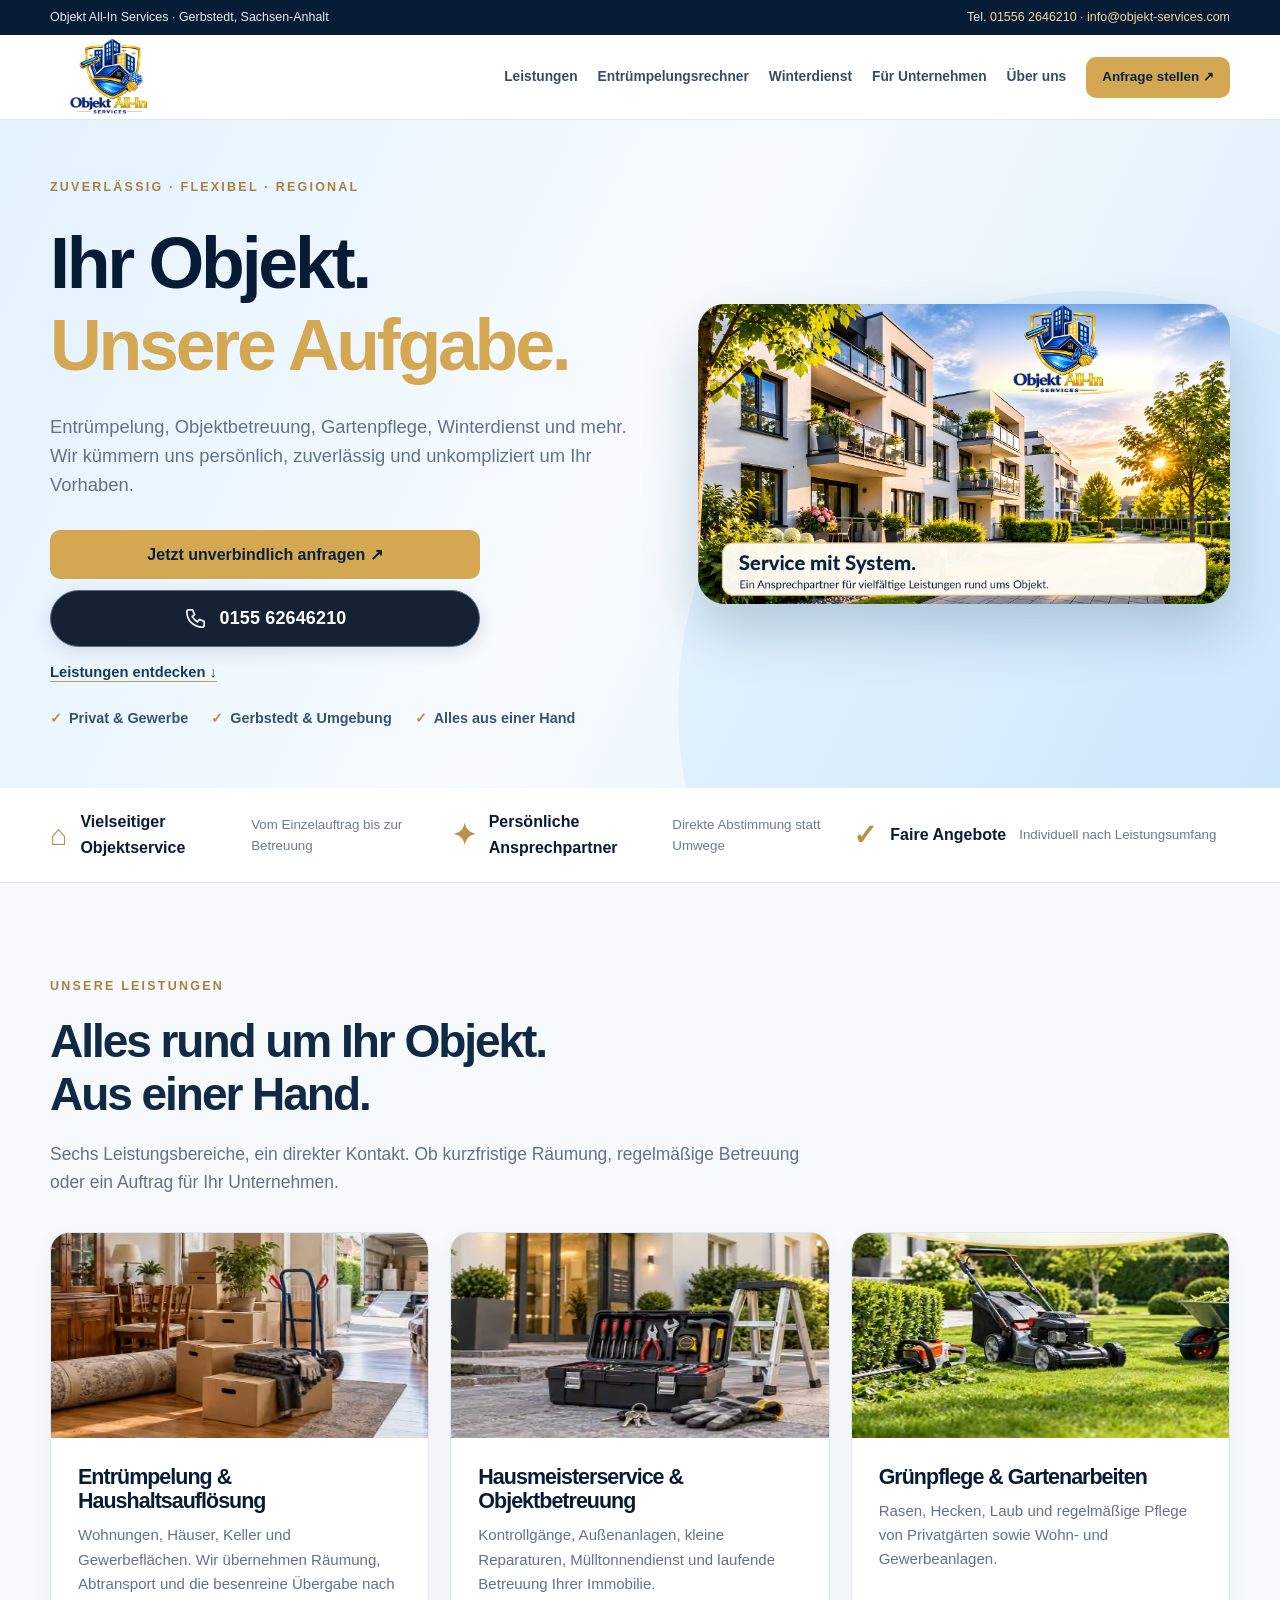
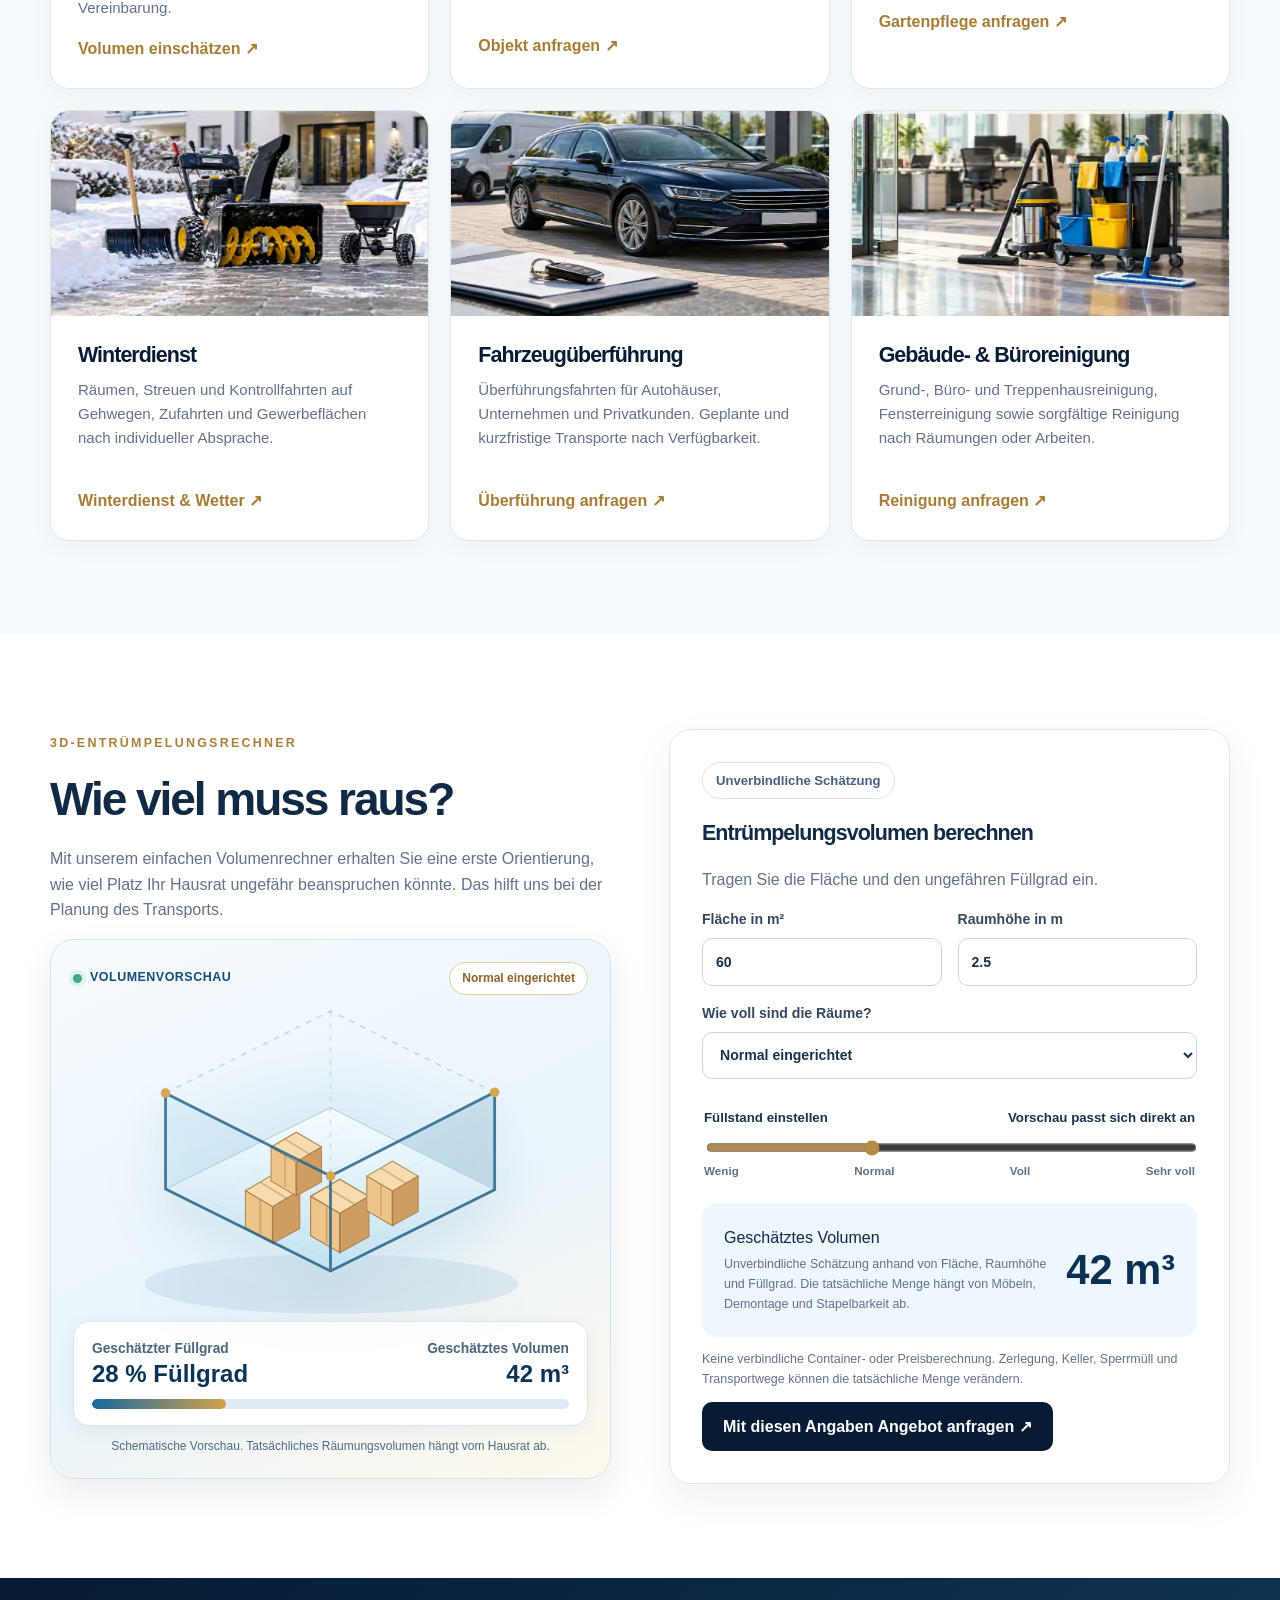
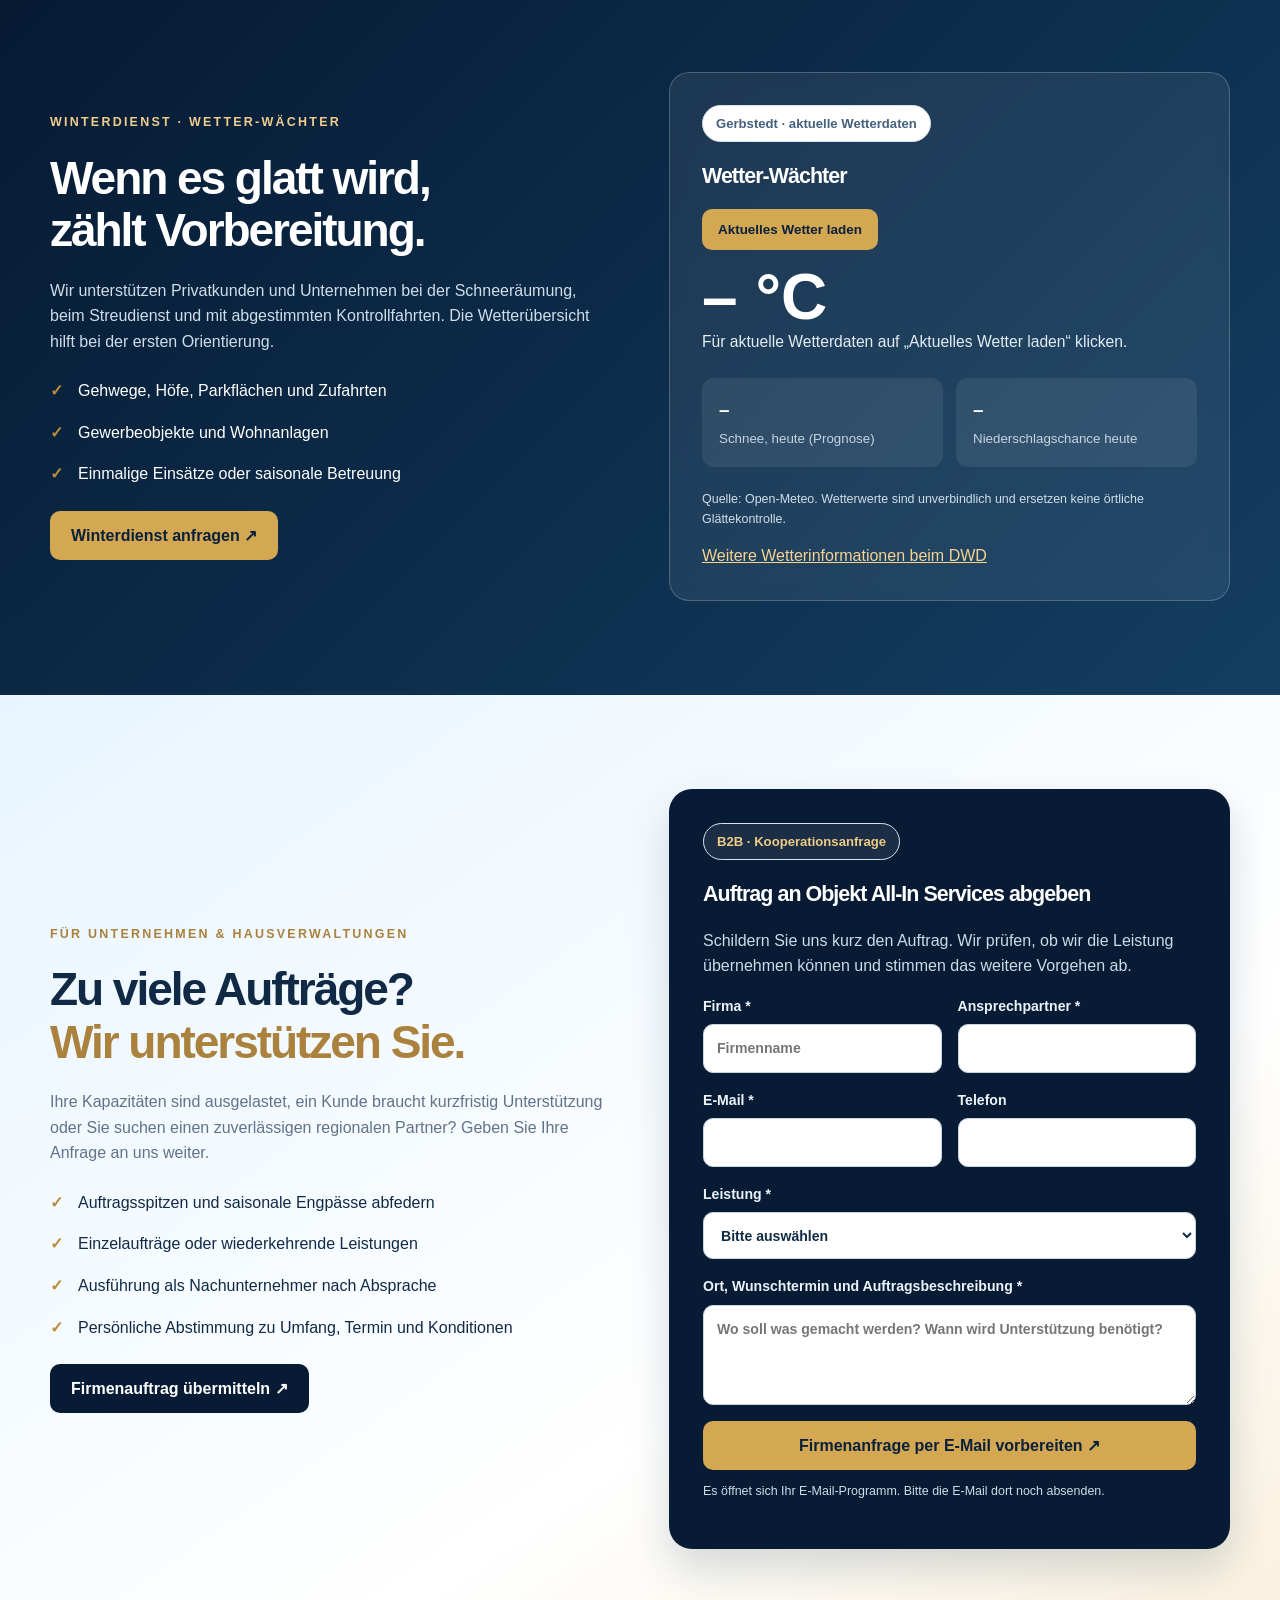
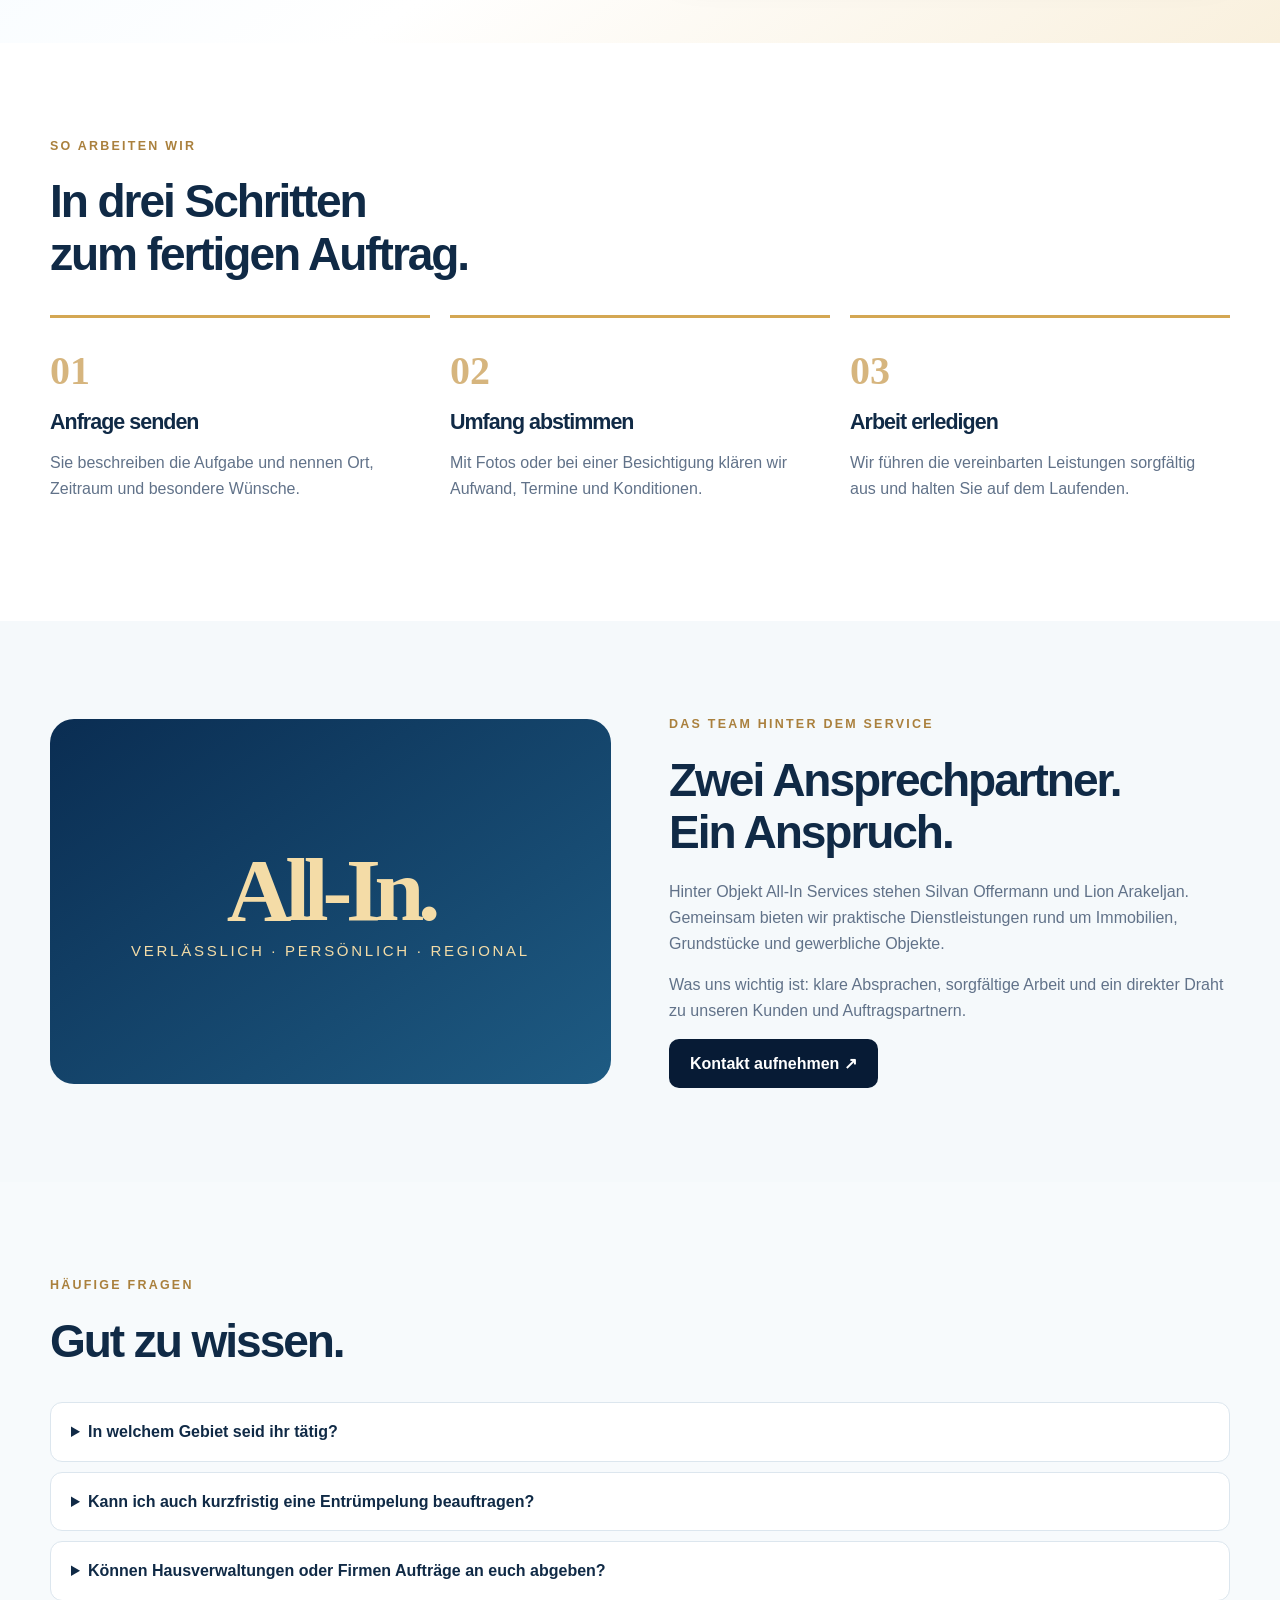
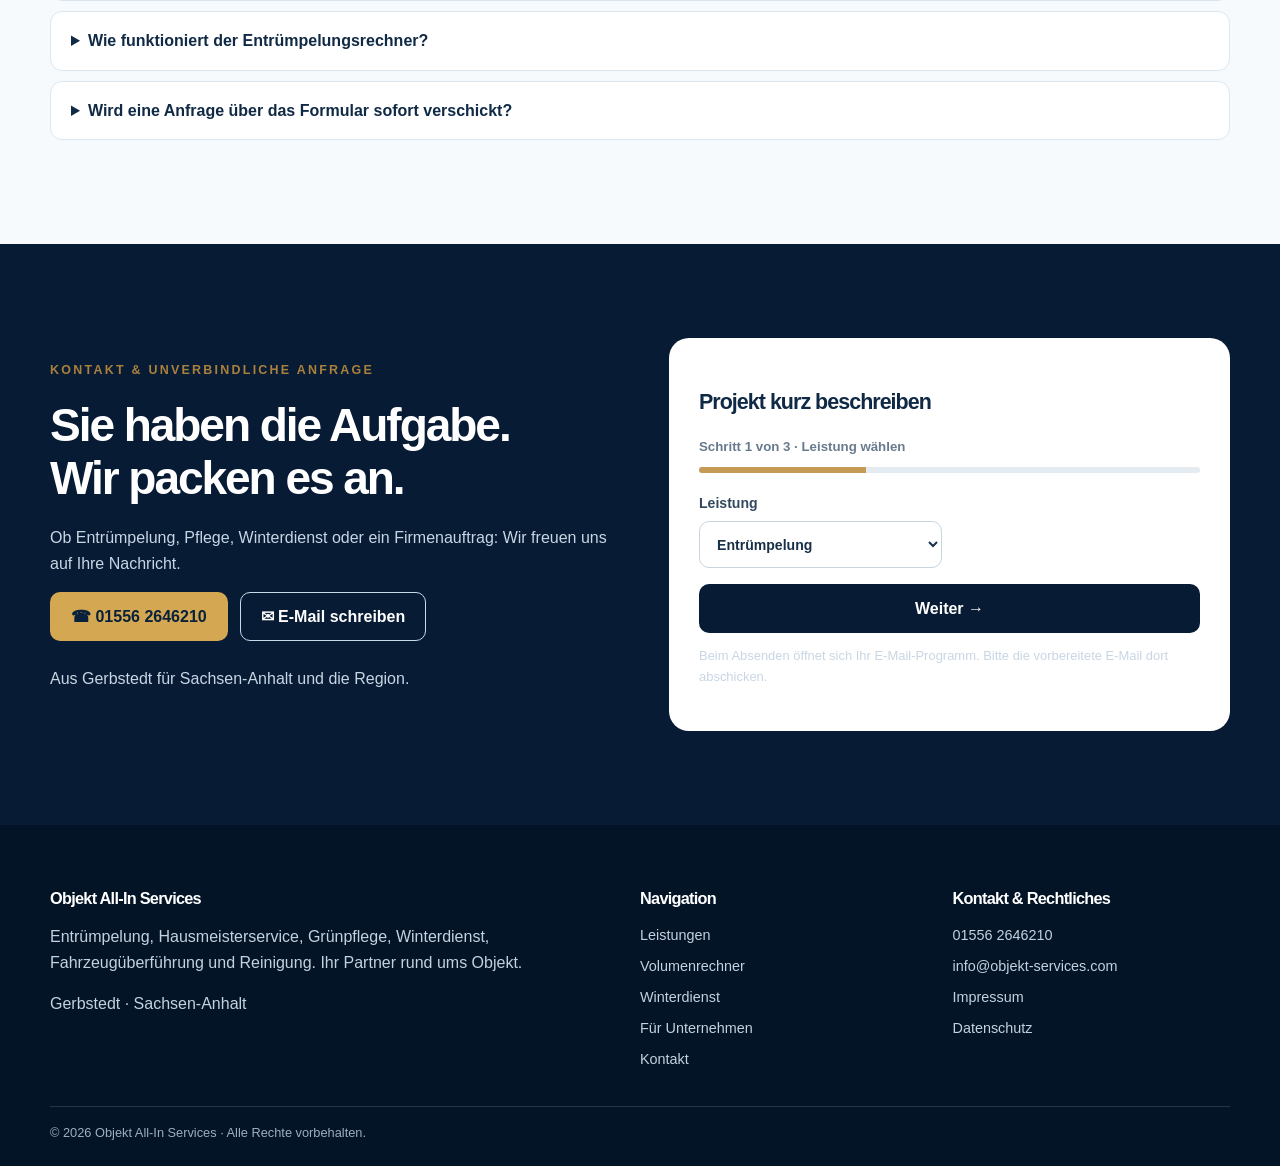
==== index.html @ be3acbda "Mobil feststehende Anrufen-und-Anfrage-Leiste ergänzen" ====
<!doctype html>
<html lang="de">
<head>
<meta charset="utf-8"><meta name="viewport" content="width=device-width, initial-scale=1">
<title>Objekt All-In Services | Alles rund ums Objekt in Sachsen-Anhalt</title>
<meta name="description" content="Objekt All-In Services aus Gerbstedt: Entrümpelung, Hausmeisterservice, Gartenpflege, Winterdienst, Fahrzeugüberführung, Gebäudereinigung. Auch als Auftragspartner für Unternehmen.">
<meta name="theme-color" content="#071b35"><link rel="icon" href="favicon.svg" type="image/svg+xml">
<link rel="stylesheet" href="relaunch.css"><link rel="stylesheet" href="mobile-actions.css"><link rel="stylesheet" href="calculator-v2.css"><script src="relaunch.js" defer></script><script src="calculator-v2.js" defer></script>
</head>
<body>
<a class="skip" href="#inhalt">Zum Inhalt springen</a>
<div class="topline"><div class="shell"><span>Objekt All-In Services · Gerbstedt, Sachsen-Anhalt</span><span>Tel. <a href="tel:+4915562646210">01556 2646210</a> · <a href="mailto:info@objekt-services.com">info@objekt-services.com</a></span></div></div>
<header class="header"><div class="shell nav">
<a href="#start" class="brand" aria-label="Objekt All-In Services, zur Startseite"><img class="brand-shot" src="assets/objekt-all-in-logo-transparent.webp" width="600" height="488" alt="" decoding="async"><span class="brand-letter">Objekt All-In Services</span></a>
<button type="button" id="nav-toggle" class="mobile-toggle" aria-label="Menü öffnen" aria-expanded="false" aria-controls="nav-links">☰</button>
<nav class="navlist" id="nav-links" aria-label="Hauptnavigation"><a href="#leistungen">Leistungen</a><a href="#rechner">Entrümpelungsrechner</a><a href="#wetter">Winterdienst</a><a href="#partner">Für Unternehmen</a><a href="#ueber-uns">Über uns</a><a href="#kontakt" class="btn small">Anfrage stellen ↗</a></nav>
</div></header>
<main id="inhalt">
<section class="hero" id="start"><div class="shell hero-grid">
<div><div class="eyebrow">Zuverlässig · flexibel · regional</div><h1>Ihr Objekt.<br><span class="highlight">Unsere Aufgabe.</span></h1>
<p class="lead">Entrümpelung, Objektbetreuung, Gartenpflege, Winterdienst und mehr. Wir kümmern uns persönlich, zuverlässig und unkompliziert um Ihr Vorhaben.</p>
<div class="hero-actions"><div class="hero-action-stack"><a class="btn hero-request" href="#kontakt">Jetzt unverbindlich anfragen ↗</a><a class="hero-call" href="tel:+4915562646210" aria-label="Jetzt anrufen: 0155 62646210"><svg viewBox="0 0 24 24" width="23" height="23" fill="none" stroke="currentColor" stroke-width="1.9" stroke-linecap="round" stroke-linejoin="round" aria-hidden="true"><path d="M5 3h4l2 5-2.5 2a16 16 0 0 0 5.5 5.5L16 13l5 2v4a2 2 0 0 1-2 2C10 21 3 14 3 5a2 2 0 0 1 2-2Z"/></svg><span>0155 62646210</span></a></div><a class="hero-discover" href="#leistungen">Leistungen entdecken ↓</a></div>
<div class="small-points"><span>Privat & Gewerbe</span><span>Gerbstedt & Umgebung</span><span>Alles aus einer Hand</span></div>
</div>
<div class="hero-image"><img src="assets/immobilien-hero.webp" width="1672" height="941" fetchpriority="high" decoding="async" alt="Moderne Wohnimmobilien mit dem Original-Logo von Objekt All-In Services und dem Schriftzug Service mit System."></div>
</div></section>
<div class="quick-strip"><div class="shell quick-grid"><div><span>⌂</span><div>Vielseitiger Objektservice<small>Vom Einzelauftrag bis zur Betreuung</small></div></div><div><span>✦</span><div>Persönliche Ansprechpartner<small>Direkte Abstimmung statt Umwege</small></div></div><div><span>✓</span><div>Faire Angebote<small>Individuell nach Leistungsumfang</small></div></div></div></div>
<section class="section light" id="leistungen"><div class="shell"><div class="intro"><div class="eyebrow">Unsere Leistungen</div><h2>Alles rund um Ihr Objekt.<br>Aus einer Hand.</h2><p>Sechs Leistungsbereiche, ein direkter Kontakt. Ob kurzfristige Räumung, regelmäßige Betreuung oder ein Auftrag für Ihr Unternehmen.</p></div>
<div class="service-grid">
<article class="service"><div class="service-image sprite-clear" role="img" aria-label="Entrümpelung eines Wohnraums"></div><div class="service-content"><h3>Entrümpelung & Haushaltsauflösung</h3><p>Wohnungen, Häuser, Keller und Gewerbeflächen. Wir übernehmen Räumung, Abtransport und die besenreine Übergabe nach Vereinbarung.</p><a href="#rechner">Volumen einschätzen ↗</a></div></article>
<article class="service"><div class="service-image sprite-maintain" role="img" aria-label="Werkzeuge für den Hausmeisterservice"></div><div class="service-content"><h3>Hausmeisterservice & Objektbetreuung</h3><p>Kontrollgänge, Außenanlagen, kleine Reparaturen, Mülltonnendienst und laufende Betreuung Ihrer Immobilie.</p><a href="#kontakt">Objekt anfragen ↗</a></div></article>
<article class="service"><div class="service-image sprite-garden" role="img" aria-label="Gartenpflege mit Rasenmäher"></div><div class="service-content"><h3>Grünpflege & Gartenarbeiten</h3><p>Rasen, Hecken, Laub und regelmäßige Pflege von Privatgärten sowie Wohn- und Gewerbeanlagen.</p><a href="#kontakt">Gartenpflege anfragen ↗</a></div></article>
<article class="service"><div class="service-image sprite-snow" role="img" aria-label="Schneeräumgerät und Streuwagen"></div><div class="service-content"><h3>Winterdienst</h3><p>Räumen, Streuen und Kontrollfahrten auf Gehwegen, Zufahrten und Gewerbeflächen nach individueller Absprache.</p><a href="#wetter">Winterdienst & Wetter ↗</a></div></article>
<article class="service"><div class="service-image sprite-transfer" role="img" aria-label="Fahrzeugüberführung, Pkw und Transporter"></div><div class="service-content"><h3>Fahrzeugüberführung</h3><p>Überführungsfahrten für Autohäuser, Unternehmen und Privatkunden. Geplante und kurzfristige Transporte nach Verfügbarkeit.</p><a href="#kontakt">Überführung anfragen ↗</a></div></article>
<article class="service"><div class="service-image sprite-clean" role="img" aria-label="Geräte für die professionelle Büroreinigung"></div><div class="service-content"><h3>Gebäude- & Büroreinigung</h3><p>Grund-, Büro- und Treppenhausreinigung, Fensterreinigung sowie sorgfältige Reinigung nach Räumungen oder Arbeiten.</p><a href="#kontakt">Reinigung anfragen ↗</a></div></article>
</div></div></section>
<section class="section" id="rechner"><div class="shell split">
<div><div class="eyebrow">3D-Entrümpelungsrechner</div><h2>Wie viel muss raus?</h2><p>Mit unserem einfachen Volumenrechner erhalten Sie eine erste Orientierung, wie viel Platz Ihr Hausrat ungefähr beanspruchen könnte. Das hilft uns bei der Planung des Transports.</p>
<div class="volume-preview" id="volume-preview" data-level="2" aria-label="Interaktive Darstellung des Entrümpelungsvolumens">
<div class="volume-preview-head"><span class="volume-preview-eyebrow">VOLUMENVORSCHAU</span><span class="volume-preview-tag" id="volume-stage-label">Normal eingerichtet</span></div>
<div class="volume-stage">
<svg viewBox="0 0 640 405" role="img" aria-label="Dreidimensionale schematische Raumdarstellung mit Kartons. Die Kartonmenge verändert sich passend zum Füllgrad.">
<defs>
<radialGradient id="v2halo"><stop stop-color="#d0e9f8"/><stop offset="1" stop-color="#edf8fd" stop-opacity="0"/></radialGradient>
<linearGradient id="v2floor" x2="0" y2="1"><stop stop-color="#f7fcff"/><stop offset="1" stop-color="#c3e2f2"/></linearGradient>
<linearGradient id="v2wallL" x2="1" y2="1"><stop stop-color="#d5edfc" stop-opacity=".8"/><stop offset="1" stop-color="#accfe2" stop-opacity=".42"/></linearGradient>
<linearGradient id="v2wallR" x2="1" y2="1"><stop stop-color="#bbdaec" stop-opacity=".46"/><stop offset="1" stop-color="#6b9fbd" stop-opacity=".31"/></linearGradient>
<symbol id="v2carton" viewBox="0 0 60 78"><path d="M1 20 30 3 59 20 30 37Z" fill="#f8dcb0" stroke="#ad8652" stroke-width="1.2"/><path d="M1 20 30 37 30 76 1 59Z" fill="#edc58c" stroke="#ad8652" stroke-width="1.2"/><path d="M30 37 59 20 59 60 30 76Z" fill="#cf9d62" stroke="#ad8652" stroke-width="1.2"/><path d="M17 11 45 28 M17 29 17 66" stroke="#ad8652" stroke-width="1.8" opacity=".5"/><path d="M30 37 30 76" stroke="#a77d47" stroke-width="1.5"/></symbol>
</defs>
<ellipse cx="321" cy="359" rx="232" ry="37" fill="#3e84a5" opacity=".12"/>
<ellipse cx="315" cy="210" rx="262" ry="168" fill="url(#v2halo)"/>
<path d="M115 123 320 225 320 343 115 241Z" fill="url(#v2wallL)"/>
<path d="M320 225 524 121 524 242 320 343Z" fill="url(#v2wallR)"/>
<path d="M115 241 320 343 524 242 320 140Z" fill="url(#v2floor)" stroke="#b6d3e4" stroke-width="1.5"/>
<path d="M160 252 331 336 M205 271 374 321 M250 292 415 303 M298 313 462 282 M353 160 147 262 M395 181 190 284 M441 203 235 307" stroke="#a6cfdf" stroke-width="1" opacity=".22"/>
<g class="volume-item is-visible" data-min-level="1"><use href="#v2carton" x="213" y="220" width="70" height="91"/></g>
<g class="volume-item is-visible" data-min-level="1"><use href="#v2carton" x="294" y="225" width="75" height="98"/></g>
<g class="volume-item is-visible" data-min-level="2"><use href="#v2carton" x="364" y="203" width="66" height="86"/></g>
<g class="volume-item is-visible" data-min-level="2"><use href="#v2carton" x="245" y="167" width="65" height="85"/></g>
<g class="volume-item" data-min-level="3"><use href="#v2carton" x="312" y="166" width="72" height="94"/></g>
<g class="volume-item" data-min-level="3"><use href="#v2carton" x="404" y="156" width="58" height="76"/></g>
<g class="volume-item" data-min-level="3"><use href="#v2carton" x="193" y="170" width="57" height="75"/></g>
<g class="volume-item" data-min-level="4"><use href="#v2carton" x="279" y="106" width="72" height="94"/></g>
<g class="volume-item" data-min-level="4"><use href="#v2carton" x="352" y="104" width="66" height="87"/></g>
<g class="volume-item" data-min-level="4"><use href="#v2carton" x="235" y="106" width="54" height="72"/></g>
<path d="M115 122 320 225 524 121 M115 122V241L320 343 524 242V121 M320 225V343" class="volume-outline" stroke-opacity=".85"/>
<path d="M115 122 320 20 524 121" fill="none" stroke="#6cb4d2" stroke-width="1.9" stroke-dasharray="7 8" opacity=".45"/>
<path d="M320 20V225" stroke="#6cb4d2" stroke-width="1.9" stroke-dasharray="7 8" opacity=".3"/>
<circle cx="115" cy="122" r="6" fill="#d4a753"/><circle cx="320" cy="225" r="6" fill="#d4a753"/><circle cx="524" cy="121" r="6" fill="#d4a753"/>
</svg>
</div>
<div class="volume-preview-bottom"><div class="volume-preview-stats"><span>Geschätzter Füllgrad<br><strong id="volume-stage-percent">28 % Füllgrad</strong></span><span style="text-align:right">Geschätztes Volumen<br><strong id="volume-stage-m3">42 m³</strong></span></div><div class="volume-preview-meter"><span id="volume-stage-meter"></span></div></div>
<p class="volume-preview-footnote">Schematische Vorschau. Tatsächliches Räumungsvolumen hängt vom Hausrat ab.</p>
</div>
</div><div class="glass"><span class="pill">Unverbindliche Schätzung</span><h3>Entrümpelungsvolumen berechnen</h3><p>Tragen Sie die Fläche und den ungefähren Füllgrad ein.</p>
<div class="calc-form"><label class="field">Fläche in m²<input id="floor" type="number" min="1" max="2000" value="60" inputmode="decimal"></label><label class="field">Raumhöhe in m<input id="ceiling" type="number" min="1" max="5" step="0.1" value="2.5" inputmode="decimal"></label><label class="field wide">Wie voll sind die Räume?<select id="filling"><option value="wenig">Leicht gefüllt, wenige Möbel</option><option value="normal" selected>Normal eingerichtet</option><option value="voll">Vollgestellt, viele Möbel und Kartons</option><option value="sehrvoll">Sehr voll, stark zugestellt</option></select></label><div class="fill-slider-wrap"><label for="fill-slider"><span>Füllstand einstellen</span><span id="fill-slider-hint">Vorschau passt sich direkt an</span></label><input type="range" id="fill-slider" min="1" max="4" step="1" value="2" aria-label="Füllgrad der Räumlichkeiten"><div class="fill-slider-ticks"><span>Wenig</span><span>Normal</span><span>Voll</span><span>Sehr voll</span></div></div></div>
<div class="calc-result"><div><span>Geschätztes Volumen</span><p id="volume-detail">Die tatsächliche Menge wird bei einer Besichtigung genauer eingeschätzt.</p></div><strong id="volume-result" aria-live="polite">– m³</strong></div><p class="fineprint">Keine verbindliche Container- oder Preisberechnung. Zerlegung, Keller, Sperrmüll und Transportwege können die tatsächliche Menge verändern.</p><a class="btn dark" href="#kontakt">Mit diesen Angaben Angebot anfragen ↗</a></div>
</div></section>
<section class="section weather" id="wetter"><div class="shell split"><div><div class="eyebrow">Winterdienst · Wetter-Wächter</div><h2>Wenn es glatt wird,<br>zählt Vorbereitung.</h2><p>Wir unterstützen Privatkunden und Unternehmen bei der Schneeräumung, beim Streudienst und mit abgestimmten Kontrollfahrten. Die Wetterübersicht hilft bei der ersten Orientierung.</p><ul class="detail-list"><li>Gehwege, Höfe, Parkflächen und Zufahrten</li><li>Gewerbeobjekte und Wohnanlagen</li><li>Einmalige Einsätze oder saisonale Betreuung</li></ul><a href="#kontakt" class="btn">Winterdienst anfragen ↗</a></div>
<div class="weather-box"><span class="pill">Gerbstedt · aktuelle Wetterdaten</span><h3>Wetter-Wächter</h3><button type="button" class="btn small" id="load-weather" style="margin-bottom:15px">Aktuelles Wetter laden</button><div class="weather-temp" id="weather-temp">– °C</div><div class="weather-status" id="weather-state">Für aktuelle Wetterdaten auf „Aktuelles Wetter laden“ klicken.</div><div class="weather-details"><div><strong id="weather-snow">–</strong><small>Schnee, heute (Prognose)</small></div><div><strong id="weather-precip">–</strong><small>Niederschlagschance heute</small></div></div><p class="fineprint" id="weather-updated">Quelle: Open-Meteo. Wetterwerte sind unverbindlich und ersetzen keine örtliche Glättekontrolle.</p><a href="https://www.dwd.de/" rel="noopener noreferrer" target="_blank">Weitere Wetterinformationen beim DWD</a></div></div></section>
<section class="section partner" id="partner"><div class="shell split"><div><div class="eyebrow">Für Unternehmen & Hausverwaltungen</div><h2>Zu viele Aufträge?<br><span style="color:#aa813d">Wir unterstützen Sie.</span></h2><p>Ihre Kapazitäten sind ausgelastet, ein Kunde braucht kurzfristig Unterstützung oder Sie suchen einen zuverlässigen regionalen Partner? Geben Sie Ihre Anfrage an uns weiter.</p><ul class="detail-list"><li>Auftragsspitzen und saisonale Engpässe abfedern</li><li>Einzelaufträge oder wiederkehrende Leistungen</li><li>Ausführung als Nachunternehmer nach Absprache</li><li>Persönliche Abstimmung zu Umfang, Termin und Konditionen</li></ul><a href="#partner-anfrage" class="btn dark">Firmenauftrag übermitteln ↗</a></div>
<div class="partner-card" id="partner-anfrage"><span class="pill tag">B2B · Kooperationsanfrage</span><h3>Auftrag an Objekt All-In Services abgeben</h3><p>Schildern Sie uns kurz den Auftrag. Wir prüfen, ob wir die Leistung übernehmen können und stimmen das weitere Vorgehen ab.</p>
<form id="partner-form"><div class="calc-form"><label class="field">Firma *<input required name="Firma" autocomplete="organization" placeholder="Firmenname"></label><label class="field">Ansprechpartner *<input required name="Ansprechpartner" autocomplete="name"></label><label class="field">E-Mail *<input required type="email" name="E-Mail" autocomplete="email"></label><label class="field">Telefon<input type="tel" name="Telefon" autocomplete="tel"></label><label class="field wide">Leistung *<select name="Leistung" required><option value="">Bitte auswählen</option><option>Entrümpelung / Haushaltsauflösung</option><option>Hausmeisterservice / Objektbetreuung</option><option>Grünpflege / Gartenarbeiten</option><option>Winterdienst</option><option>Fahrzeugüberführung</option><option>Reinigung</option><option>Sonstiger Auftrag</option></select></label><label class="field wide">Ort, Wunschtermin und Auftragsbeschreibung *<textarea name="Auftragsdetails" required placeholder="Wo soll was gemacht werden? Wann wird Unterstützung benötigt?"></textarea></label></div>
<button type="submit" class="btn" style="margin-top:16px;width:100%">Firmenanfrage per E-Mail vorbereiten ↗</button><p class="fineprint">Es öffnet sich Ihr E-Mail-Programm. Bitte die E-Mail dort noch absenden.</p><p class="mail-note" hidden aria-live="polite"></p></form></div></div></section>
<section class="section" id="ablauf"><div class="shell"><div class="intro"><div class="eyebrow">So arbeiten wir</div><h2>In drei Schritten<br>zum fertigen Auftrag.</h2></div><div class="steps"><div class="step"><strong>01</strong><h3>Anfrage senden</h3><p>Sie beschreiben die Aufgabe und nennen Ort, Zeitraum und besondere Wünsche.</p></div><div class="step"><strong>02</strong><h3>Umfang abstimmen</h3><p>Mit Fotos oder bei einer Besichtigung klären wir Aufwand, Termine und Konditionen.</p></div><div class="step"><strong>03</strong><h3>Arbeit erledigen</h3><p>Wir führen die vereinbarten Leistungen sorgfältig aus und halten Sie auf dem Laufenden.</p></div></div></div></section>
<section class="section about" id="ueber-uns"><div class="shell split"><div class="about-visual"><strong>All-In.</strong><small>VERLÄSSLICH · PERSÖNLICH · REGIONAL</small></div><div><div class="eyebrow">Das Team hinter dem Service</div><h2>Zwei Ansprechpartner.<br>Ein Anspruch.</h2><p>Hinter Objekt All-In Services stehen Silvan Offermann und Lion Arakeljan. Gemeinsam bieten wir praktische Dienstleistungen rund um Immobilien, Grundstücke und gewerbliche Objekte.</p><p>Was uns wichtig ist: klare Absprachen, sorgfältige Arbeit und ein direkter Draht zu unseren Kunden und Auftragspartnern.</p><a href="#kontakt" class="btn dark">Kontakt aufnehmen ↗</a></div></div></section>
<section class="section light faq" id="fragen"><div class="shell"><div class="intro"><div class="eyebrow">Häufige Fragen</div><h2>Gut zu wissen.</h2></div><details><summary>In welchem Gebiet seid ihr tätig?</summary><p>Unser Ausgangspunkt ist Gerbstedt in Sachsen-Anhalt. Einsätze in der Region und darüber hinaus prüfen wir abhängig von Umfang und Termin.</p></details><details><summary>Kann ich auch kurzfristig eine Entrümpelung beauftragen?</summary><p>Ja, fragen Sie uns mit Objektadresse, Fotos und dem gewünschten Zeitraum an. Wir prüfen unsere Kapazitäten und erstellen ein Angebot.</p></details><details><summary>Können Hausverwaltungen oder Firmen Aufträge an euch abgeben?</summary><p>Ja. Wir unterstützen andere Unternehmen bei Auftragsspitzen oder übernehmen vereinbarte Teilaufträge als Nachunternehmer. Nutzen Sie die Firmenanfrage auf dieser Seite.</p></details><details><summary>Wie funktioniert der Entrümpelungsrechner?</summary><p>Der Rechner schätzt das mögliche Raumvolumen aus Fläche, Höhe und Füllgrad. Der tatsächliche Aufwand wird im Angebot festgelegt.</p></details><details><summary>Wird eine Anfrage über das Formular sofort verschickt?</summary><p>Die Anfrage öffnet Ihr E-Mail-Programm mit einer vorbereiteten Nachricht. Damit die Nachricht bei uns ankommt, müssen Sie die E-Mail dort noch absenden.</p></details></div></section>
<section class="section contact-section" id="kontakt"><div class="shell split"><div><div class="eyebrow">Kontakt & unverbindliche Anfrage</div><h2>Sie haben die Aufgabe.<br>Wir packen es an.</h2><p>Ob Entrümpelung, Pflege, Winterdienst oder ein Firmenauftrag: Wir freuen uns auf Ihre Nachricht.</p><div class="contact-methods"><a href="tel:+4915562646210" class="btn">☎ 01556 2646210</a><a href="mailto:info@objekt-services.com" class="btn outline">✉ E-Mail schreiben</a></div><p style="margin-top:25px">Aus Gerbstedt für Sachsen-Anhalt und die Region.</p></div><div class="contact-form"><h3>Projekt kurz beschreiben</h3><form id="customer-form"><div class="calc-form"><label class="field">Name *<input name="Name" required autocomplete="name"></label><label class="field">E-Mail *<input name="E-Mail" type="email" required autocomplete="email"></label><label class="field">Telefon<input name="Telefon" type="tel" autocomplete="tel"></label><label class="field">Leistung<select name="Leistung"><option>Entrümpelung</option><option>Hausmeisterservice</option><option>Gartenpflege</option><option>Winterdienst</option><option>Fahrzeugüberführung</option><option>Reinigung</option><option>Sonstiges</option></select></label><label class="field wide">Ort und Ihre Nachricht *<textarea name="Projekt" required placeholder="Wo und wann brauchen Sie Hilfe?"></textarea></label></div><button type="submit" class="btn dark" style="width:100%;margin-top:16px">Anfrage per E-Mail vorbereiten ↗</button><p class="contact-note">Beim Absenden öffnet sich Ihr E-Mail-Programm. Bitte die vorbereitete E-Mail dort abschicken.</p><p class="mail-note" hidden aria-live="polite"></p></form></div></div></section>
</main><footer class="footer"><div class="shell"><div class="grid"><div><h3>Objekt All-In Services</h3><p>Entrümpelung, Hausmeisterservice, Grünpflege, Winterdienst, Fahrzeugüberführung und Reinigung. Ihr Partner rund ums Objekt.</p><p>Gerbstedt · Sachsen-Anhalt</p></div><div><h3>Navigation</h3><div class="footerlinks"><a href="#leistungen">Leistungen</a><a href="#rechner">Volumenrechner</a><a href="#wetter">Winterdienst</a><a href="#partner">Für Unternehmen</a><a href="#kontakt">Kontakt</a></div></div><div><h3>Kontakt & Rechtliches</h3><div class="footerlinks"><a href="tel:+4915562646210">01556 2646210</a><a href="mailto:info@objekt-services.com">info@objekt-services.com</a><a href="impressum.html">Impressum</a><a href="datenschutz.html">Datenschutz</a></div></div></div><div class="footerbottom">© <span data-year>2026</span> Objekt All-In Services · Alle Rechte vorbehalten.</div></div></footer>
<nav class="mobile-action-bar" aria-label="Schnellkontakt"><a class="mobile-call" href="tel:+4915562646210" aria-label="Objekt All-In Services anrufen"><svg viewBox="0 0 24 24" aria-hidden="true"><path d="M5 3h4l2 5-2.5 2a16 16 0 0 0 5.5 5.5L16 13l5 2v4a2 2 0 0 1-2 2C10 21 3 14 3 5a2 2 0 0 1 2-2Z"/></svg><span>Anrufen</span></a><a class="mobile-inquiry" href="#kontakt" aria-label="Zur unverbindlichen Anfrage">Anfrage</a></nav></body></html>
---- relaunch.css ----
:root{--ink:#102a46;--navy:#071b35;--blue:#123f68;--light:#eaf4fc;--gold:#d4a753;--goldp:#f5deb1;--muted:#617289;--line:#dce6ee;--white:#fff;--radius:22px}
*{box-sizing:border-box}html{scroll-behavior:smooth;scroll-padding-top:90px}body{margin:0;font:16px/1.6 'DM Sans',Arial,sans-serif;color:var(--ink);background:white}a{text-decoration:none;color:inherit}button,input,textarea,select{font:inherit}button{cursor:pointer}h1,h2,h3{font-family:Manrope,Arial,sans-serif;line-height:1.14;letter-spacing:-.045em}h1{font-size:clamp(2.7rem,5.6vw,5.7rem);margin:.35em 0}h2{font-size:clamp(2rem,3.6vw,3.5rem);margin:.4em 0 .45em}h3{font-size:1.34rem}p{color:var(--muted)}.shell{width:min(1180px,calc(100% - 40px));margin:auto}.skip{position:absolute;left:0;top:-100px;padding:10px;background:white;z-index:50}.skip:focus{top:0}
.topline{background:#071c35;color:#e5edf5;font-size:.78rem}.topline .shell{display:flex;justify-content:space-between;gap:20px;align-items:center;min-height:35px}.topline a{color:#f8d79c}.header{background:rgba(255,255,255,.96);border-bottom:1px solid #e2e8ec;position:sticky;top:0;z-index:30;backdrop-filter:blur(15px)}.nav{display:flex;align-items:center;gap:24px;justify-content:space-between;min-height:84px}.brand{display:flex;align-items:center;gap:10px;flex-shrink:0}.brand-shot{height:78px;width:122px;display:block;background:transparent!important;object-fit:contain;object-position:center;flex-shrink:0;border:0;border-radius:0;filter:drop-shadow(0 1px 1px rgba(255,255,255,.25))}.brand-letter{display:none;color:var(--navy);font-weight:800;font-size:1.15rem}.navlist{display:flex;align-items:center;gap:20px}.navlist>a:not(.btn){font-size:.86rem;font-weight:700;color:#344d65}.navlist>a:hover{color:#b58b44}.mobile-toggle{display:none;border:1px solid var(--line);background:white;padding:9px 12px;border-radius:9px;font-size:1.2rem}.btn{display:inline-flex;align-items:center;justify-content:center;gap:8px;border:1px solid transparent;padding:13px 20px;border-radius:10px;min-height:49px;font-weight:800;line-height:1.2;background:var(--gold);color:#09213a;transition:background .2s,transform .2s,box-shadow .2s}.btn:hover{transform:translateY(-2px);box-shadow:0 12px 23px #001c3230;background:#e5ba70}.btn.dark{color:white;background:var(--navy)}.btn.dark:hover{background:#133b5d}.btn.outline{background:transparent;border-color:#c8dae8;color:#fff}.btn.outline:hover{background:#ffffff1a}.btn.ghost{background:white;border-color:#d8e3eb}.btn.small{min-height:41px;padding:10px 15px;font-size:.84rem}.eyebrow{text-transform:uppercase;letter-spacing:.18em;font-size:.78rem;color:#aa803d;font-weight:800}.section{padding:94px 0}.section.light{background:#f7fafc}.section .intro{max-width:760px;margin-bottom:35px}.intro>p:last-child{font-size:1.09rem}.highlight{color:var(--gold)}.hero{background:linear-gradient(115deg,#e2f2ff 0%,#f7fbff 49%,#d9edf9 100%);overflow:hidden;position:relative}.hero:before{content:'';position:absolute;inset:auto -18% -50% auto;background:#9ad1fb31;width:65vw;height:65vw;border-radius:50%}.hero-grid{display:grid;grid-template-columns:1.07fr .93fr;align-items:center;gap:35px;min-height:610px;padding:58px 0}.hero h1{color:var(--navy)}.hero .lead{font-size:1.15rem;max-width:600px}.hero-actions{display:flex;flex-wrap:wrap;gap:12px;margin:28px 0}.small-points{display:flex;flex-wrap:wrap;gap:14px 23px;font-size:.9rem;color:#385371;font-weight:700}.small-points span:before{content:'✓';color:#ba8e41;padding-right:7px}.hero-image{position:relative;min-height:455px;border-radius:27px;background:linear-gradient(160deg,#0a3558,#245f89);overflow:hidden;box-shadow:0 25px 55px #062c4a35}.hero-image:before{content:'';position:absolute;inset:0;background:url('assets/firmenszenen.avif') 50% 0/300% 300% no-repeat;opacity:.96}.hero-image:after{content:'';position:absolute;inset:35% 0 0;background:linear-gradient(transparent,#041d3dd5)}.hero-bubble{position:absolute;bottom:23px;left:22px;right:22px;z-index:2;background:#ffffffec;padding:18px 22px;border-radius:15px;color:var(--navy);box-shadow:0 12px 30px #061b3d25}.hero-bubble strong{display:block;font-size:1.15rem}.hero-bubble small{display:block;color:#526777}.hero-stamp{position:absolute;z-index:2;top:20px;right:20px;background:#eec36e;color:#10283f;font-weight:900;padding:10px 15px;border-radius:30px;font-size:.8rem}.quick-strip{border-bottom:1px solid var(--line);background:white}.quick-grid{display:grid;grid-template-columns:repeat(3,1fr);gap:25px;padding:21px 0}.quick-grid div{display:flex;align-items:center;gap:13px;font-weight:800;color:var(--navy)}.quick-grid span{color:#ba924c;font-size:1.8rem}.quick-grid small{display:block;font-weight:500;color:#6d7a8a}.service-grid{display:grid;grid-template-columns:repeat(3,1fr);gap:21px}.service{overflow:hidden;border:1px solid #dce7ef;border-radius:19px;background:white;box-shadow:0 6px 24px #1234530b;transition:transform .2s}.service:hover{transform:translateY(-4px)}.service-image{height:205px;background-image:url('assets/firmenszenen.avif');background-size:300% 300%;background-color:#e6eef5;background-repeat:no-repeat}.sprite-clear{background-position:50% 0}.sprite-maintain{background-position:100% 0}.sprite-garden{background-position:0 50%}.sprite-snow{background-position:50% 50%}.sprite-transfer{background-position:100% 50%}.sprite-clean{background-position:0 100%}.service-content{padding:27px}.service-content h3{margin:0 0 10px;color:var(--navy)}.service-content p{font-size:.94rem;min-height:94px;margin:0 0 16px}.service-content a{color:#a77d36;font-weight:800}.service-content a:hover{text-decoration:underline}.split{display:grid;grid-template-columns:1fr 1fr;gap:58px;align-items:center}.detail-list{padding-left:0;list-style:none}.detail-list li{padding:8px 0 8px 28px;position:relative}.detail-list li:before{content:'✓';position:absolute;left:0;color:#bb8c3a;font-weight:900}.glass{background:white;border:1px solid #dce8ef;border-radius:22px;padding:32px;box-shadow:0 15px 40px #17324c12}.calc-form{display:grid;grid-template-columns:1fr 1fr;gap:16px}.field{display:block;font-size:.88rem;font-weight:750;color:#33485f}.field input,.field select,.field textarea{display:block;width:100%;background:white;color:#183149;border:1px solid #c9d5df;border-radius:10px;padding:12px 13px;min-height:47px;margin-top:7px}.field textarea{min-height:100px;resize:vertical}.field input:focus,.field textarea:focus,.field select:focus{outline:3px solid #bad8ef}.field.wide{grid-column:1/-1}.calc-result{margin:22px 0 0;background:#eef7fd;padding:22px;border-radius:15px;display:grid;grid-template-columns:1fr auto;align-items:center;gap:13px}.calc-result strong{font-size:2.6rem;font-weight:900;line-height:1;color:#0a3154}.calc-result p{font-size:.78rem;margin:5px 0 0}.cube-box{background:radial-gradient(circle at 50% 30%,#d5ebff,#e5f3ff 55%,#fafcff);padding:35px;min-height:340px;border-radius:23px;display:grid;place-items:center;position:relative}.cube{height:164px;width:164px;position:relative;transform-style:preserve-3d;transform:rotateX(-21deg) rotateY(-33deg);perspective:600px}.cube-face{position:absolute;width:160px;height:160px;border:3px solid #2b668c88;background:linear-gradient(0deg,#327cb960,#effaff83)}.cube-front{transform:translateZ(80px);overflow:hidden}.cube-side{transform:rotateY(90deg) translateZ(80px);overflow:hidden}.cube-top{transform:rotateX(90deg) translateZ(80px);background:#edf9ffb5}.cube-fill{position:absolute;bottom:0;left:0;right:0;height:45%;background:linear-gradient(0deg,#0b548e,#48a0d6a8);transition:height .3s}.cube-text{position:absolute;bottom:22px;text-align:center;font-weight:800;color:#295273;font-size:.82rem}.pill{display:inline-flex;border:1px solid #d8e2eb;background:#fff;border-radius:100px;padding:7px 13px;font-size:.82rem;font-weight:750;color:#45617d}.weather{background:linear-gradient(135deg,#061a32,#133e62);color:white;position:relative;overflow:hidden}.weather p{color:#d0deea}.weather .eyebrow{color:#f0cc8d}.weather-box{border:1px solid #ffffff35;background:#ffffff13;backdrop-filter:blur(8px);border-radius:20px;padding:32px}.weather-temp{font-size:4rem;font-weight:900;line-height:1}.weather-status{font-size:.98rem;color:#e4edf3}.weather-details{display:grid;grid-template-columns:1fr 1fr;gap:13px;margin:23px 0}.weather-details div{background:#ffffff13;padding:17px;border-radius:12px}.weather-details strong{display:block;font-size:1.18rem}.weather-details small{color:#c4d4e3}.weather-box a{text-decoration:underline;color:#f7d392}.partner{background:linear-gradient(145deg,#e8f5ff,#fff 65%,#f9f0dd)}.partner-card{background:var(--navy);color:white;padding:34px;border-radius:23px;box-shadow:0 20px 42px #0c28402a}.partner-card p{color:#cbdce8}.partner-card .tag{background:#ffffff15;color:#efcc86}.steps{display:grid;grid-template-columns:repeat(3,1fr);gap:20px}.step{border-top:3px solid var(--gold);padding:21px 15px 10px 0}.step strong{font-family:Manrope;font-size:2.5rem;color:#d6b57e}.step h3{margin:.3em 0}.about{background:#f5f9fb}.about-visual{border-radius:24px;background:linear-gradient(145deg,#0a2d52,#1e5b83);min-height:365px;display:flex;align-items:center;justify-content:center;flex-direction:column;text-align:center;color:#f4dca7}.about-visual strong{font-size:clamp(3rem,7vw,6rem);line-height:1.1;letter-spacing:-.07em;font-family:Manrope}.about-visual small{font-size:.94rem;letter-spacing:.18em}.faq details{border:1px solid var(--line);border-radius:12px;padding:16px 20px;margin-bottom:10px;background:white}.faq summary{font-weight:800;cursor:pointer}.faq details p{margin-bottom:0}.contact-section{background:var(--navy);color:white}.contact-section p{color:#c8d6e4}.contact-form{background:white;color:var(--ink);padding:30px;border-radius:20px}.contact-note{font-size:.81rem;color:#708093}.contact-methods{display:flex;gap:12px;flex-wrap:wrap}.footer{background:#041427;color:#d0dce7;padding:48px 0 22px}.footer p,.footer a{color:#c4d1df}.footer .grid{display:grid;grid-template-columns:2fr 1fr 1fr;gap:35px}.footer h3{font-size:1.02rem;color:white}.footerlinks{display:grid;gap:8px;font-size:.9rem}.footerbottom{border-top:1px solid #ffffff24;margin-top:35px;padding-top:16px;font-size:.8rem;color:#9bafc0}.fineprint{font-size:.78rem!important}.note{background:#fff9ed;border-left:3px solid #c9a056;padding:10px 15px;font-size:.87rem}.hidden{display:none!important}
@media(max-width:1050px){.navlist{gap:11px}.navlist>a:not(.btn){font-size:.77rem}.brand-shot{height:68px;width:104px}.hero-grid{gap:18px}.service-grid{grid-template-columns:repeat(2,1fr)}}@media(max-width:780px){.topline .shell span:last-child{display:none}.nav{min-height:73px}.mobile-toggle{display:block}.navlist{display:none;position:absolute;left:0;right:0;top:73px;background:white;flex-direction:column;align-items:stretch;gap:16px;padding:22px;box-shadow:0 15px 20px #0d29451e}.navlist.open{display:flex}.navlist>a:not(.btn){font-size:1rem}.hero-grid,.split{grid-template-columns:1fr}.hero-grid{padding:55px 0;min-height:0}.hero-image{min-height:355px}.section{padding:68px 0}.quick-grid{grid-template-columns:1fr;gap:12px;padding:18px 0}.service-grid,.steps,.footer .grid{grid-template-columns:1fr}.service-content p{min-height:0}.calc-form{grid-template-columns:1fr}.split{gap:22px}.contact-form,.glass{padding:22px}.footer .grid{gap:25px}.brand-shot{height:69px;width:106px}}@media(max-width:440px){.shell{width:calc(100% - 30px)}.hero-image{min-height:300px}.hero h1{font-size:2.65rem}.service-image{height:185px}.weather-box{padding:24px}.weather-details{grid-template-columns:1fr 1fr}.weather-temp{font-size:3.1rem}}@media(prefers-reduced-motion:reduce){*,*:before,*:after{scroll-behavior:auto!important;transition:none!important}}

.partner-card .field{color:#ecf4f9}.partner-card .field input,.partner-card .field textarea,.partner-card .field select{color:#122b45}.partner-card .mail-note{color:#ffdd9d}.wizard-head{margin:2px 0 19px}.wizard-track{height:6px;background:#e4ebf1;border-radius:99px;overflow:hidden;margin-top:10px}.wizard-progress{height:100%;background:#c59a54;width:33.33%;transition:width .25s}.wizard-step[hidden]{display:none}.wizard-controls{display:flex;justify-content:space-between;gap:12px;margin-top:16px}.wizard-controls .btn{flex:1}.wizard-controls [hidden]{display:none}.wizard-label{color:#687a8d;font-size:.83rem;font-weight:750}

/* Startseitenmotiv in voller Bildqualität, ohne Ausschnitt und ohne doppelte Textüberlagerung */
.hero-image{min-height:0;aspect-ratio:1672/941;height:auto;background:#e2eff6}
.hero-image::before,.hero-image::after{content:none;display:none}
.hero-image img{display:block;width:100%;height:100%;object-fit:contain}


/* Direkte Anrufoption unter der Hauptanfrage, auf Mobilgeräten groß und gut antippbar. */
.hero-actions{display:flex;flex-direction:column;align-items:flex-start;gap:14px;margin:30px 0 23px}
.hero-action-stack{display:flex;flex-direction:column;gap:11px;width:min(100%,430px)}
.hero-action-stack .hero-request{width:100%;text-align:center}
.hero-call{
  color-scheme:dark;display:inline-flex;align-items:center;justify-content:center;gap:13px;
  width:100%;min-height:57px;padding:12px 22px;border:1px solid #566f89;border-radius:999px;
  background:#142234!important;color:#fff!important;font-size:1.12rem;font-weight:800;line-height:1.2;
  letter-spacing:.01em;box-shadow:0 4px 18px #061b3520;transition:background .2s,transform .2s
}
.hero-call svg{flex-shrink:0;color:#e3ecf6;stroke:currentColor}
.hero-call:hover,.hero-call:focus-visible{background:#254461!important;transform:translateY(-1px);outline-offset:3px}
.hero-discover{color:#153c5d;font-weight:800;font-size:.92rem;text-decoration:underline;text-decoration-color:#c89b53;text-underline-offset:4px}
.hero-discover:hover{color:#a27331}
@media(max-width:780px){
  .hero-actions,.hero-action-stack{width:100%}
  .hero-call{min-height:57px;font-size:1.13rem}
  .hero-action-stack .hero-request{min-height:57px}
}
@media(prefers-reduced-motion:reduce){.hero-call{transition:none}}
---- mobile-actions.css ----
/* Dauerhaft sichtbare mobile Kontaktleiste */
.mobile-action-bar{display:none}
@media(max-width:780px){
  html{scroll-padding-bottom:112px}
  body{padding-bottom:calc(88px + env(safe-area-inset-bottom,0px))}
  .mobile-action-bar{
    color-scheme:dark;
    position:fixed;bottom:0;left:0;right:0;z-index:1100;
    display:flex;align-items:center;gap:12px;
    padding:10px max(15px,env(safe-area-inset-right,0px)) calc(10px + env(safe-area-inset-bottom,0px)) max(15px,env(safe-area-inset-left,0px));
    background:#061538!important;
    border-top:1px solid rgba(199,216,243,.28);
    box-shadow:0 -9px 22px rgba(1,12,33,.22);
    font-family:system-ui,-apple-system,"Segoe UI",Roboto,Arial,sans-serif;
  }
  .mobile-action-bar a{
    box-sizing:border-box;min-width:0;flex:1;
    display:inline-flex;align-items:center;justify-content:center;gap:10px;
    min-height:54px;padding:12px 10px;
    border-radius:999px;text-decoration:none!important;
    font-size:clamp(15px,4.2vw,19px);font-weight:780;line-height:1.15;
    white-space:nowrap;text-align:center;
    -webkit-tap-highlight-color:transparent;
  }
  .mobile-action-bar .mobile-call{
    color:#fff!important;-webkit-text-fill-color:#fff;
    background:linear-gradient(180deg,#ec860e,#be5100)!important;
    border:1px solid #ff9c28;
  }
  .mobile-action-bar .mobile-inquiry{
    color:#fff!important;-webkit-text-fill-color:#fff;
    background:#071942!important;border:2px solid #dae8ff;
  }
  .mobile-action-bar .mobile-call svg{flex:0 0 20px;width:20px;height:20px;stroke:#fff;fill:none;stroke-width:2;stroke-linecap:round;stroke-linejoin:round}
  .mobile-action-bar a:focus-visible{outline:3px solid #ffd86f;outline-offset:2px}
  .mobile-action-bar a:active{filter:brightness(.92)}
  #kontakt{scroll-margin-top:95px}
}
@media(max-width:360px){
  .mobile-action-bar{gap:8px;padding-left:10px;padding-right:10px}
  .mobile-action-bar a{font-size:15px;gap:7px;padding:11px 6px}
}
---- calculator-v2.css ----
/* Eigenstaendige, hell dargestellte Volumenvorschau. Behaelt auch bei Browser-Dunkelmodus ihren Kontrast. */
#rechner .volume-preview {
  --vp-navy:#0b2d52; --vp-gold:#c49b55; color-scheme:light;
  background:linear-gradient(155deg,#f6fbff 0%,#e9f4fb 57%,#fff9ec 100%);
  color:#0b2d52; border:1px solid #d3e2ec; border-radius:24px;
  padding:22px; overflow:hidden; box-shadow:0 14px 36px rgba(10,47,77,.09);
}
#rechner .volume-preview * {box-sizing:border-box;}
#rechner .volume-preview-head {display:flex;justify-content:space-between;align-items:center;gap:8px;flex-wrap:wrap;}
#rechner .volume-preview-eyebrow {display:flex;gap:8px;align-items:center;font-weight:850;letter-spacing:.04em;font-size:.78rem;color:#164c75;}
#rechner .volume-preview-eyebrow:before {content:'';width:9px;height:9px;background:#45a68e;border-radius:50%;box-shadow:0 0 0 4px #45a68e20;}
#rechner .volume-preview-tag {background:#fff;color:#8b642e;border:1px solid #e4cda0;padding:6px 12px;border-radius:99px;font-weight:800;font-size:.75rem;}
#rechner .volume-stage {position:relative;display:grid;place-items:center;min-height:310px;}
#rechner .volume-stage svg {display:block;width:min(100%,560px);height:auto;overflow:visible;filter:drop-shadow(0 18px 18px #124b6b1d);}
#rechner .volume-item {opacity:0;transition:opacity .32s ease;}
#rechner .volume-item.is-visible {opacity:1;}
#rechner .volume-outline {fill:none;stroke:#28658a;stroke-width:3.5;stroke-linejoin:round;stroke-linecap:round;}
#rechner .volume-preview-bottom {background:#fff;border:1px solid #dce6ed;box-shadow:0 5px 18px #10395810;border-radius:16px;padding:16px 18px;}
#rechner .volume-preview-stats {display:flex;align-items:baseline;justify-content:space-between;gap:18px;flex-wrap:wrap;}
#rechner .volume-preview-stats span {font-size:.86rem;color:#4a657d;font-weight:700;}
#rechner .volume-preview-stats strong {font-size:1.5rem;line-height:1.2;color:#093456;}
#rechner .volume-preview-meter {height:10px;margin-top:10px;background:#deebf3;border-radius:50px;overflow:hidden;}
#rechner .volume-preview-meter > span {display:block;width:28%;height:100%;background:linear-gradient(90deg,#17689d,#d1a24e);border-radius:50px;transition:width .4s ease;}
#rechner .volume-preview-footnote {color:#4b6b83;font-size:.75rem;margin:11px 0 0;text-align:center;}
#rechner .fill-slider-wrap {padding:12px 2px 0;grid-column:1/-1;}
#rechner .fill-slider-wrap label {display:flex;align-items:center;justify-content:space-between;gap:12px;font-weight:750;font-size:.83rem;color:#16334d;margin-bottom:7px;}
#rechner #fill-slider {display:block;width:100%;height:25px;accent-color:#b48a46;cursor:pointer;}
#rechner .fill-slider-ticks {display:flex;justify-content:space-between;gap:8px;font-size:.73rem;font-weight:700;color:#5e7385;}
#rechner .calc-result {grid-template-columns:1fr auto;}
#rechner .cube-box {display:none;}
@media(max-width:780px) {
  #rechner .volume-preview {padding:15px;border-radius:19px;}
  #rechner .volume-stage {min-height:245px;}
  #rechner .volume-preview-bottom {padding:14px;}
  #rechner .volume-preview-stats strong {font-size:1.3rem;}
  #rechner .fill-slider-ticks{font-size:.67rem;}
}
@media(prefers-reduced-motion:reduce) {
  #rechner .volume-item,#rechner .volume-preview-meter>span{transition:none;}
}
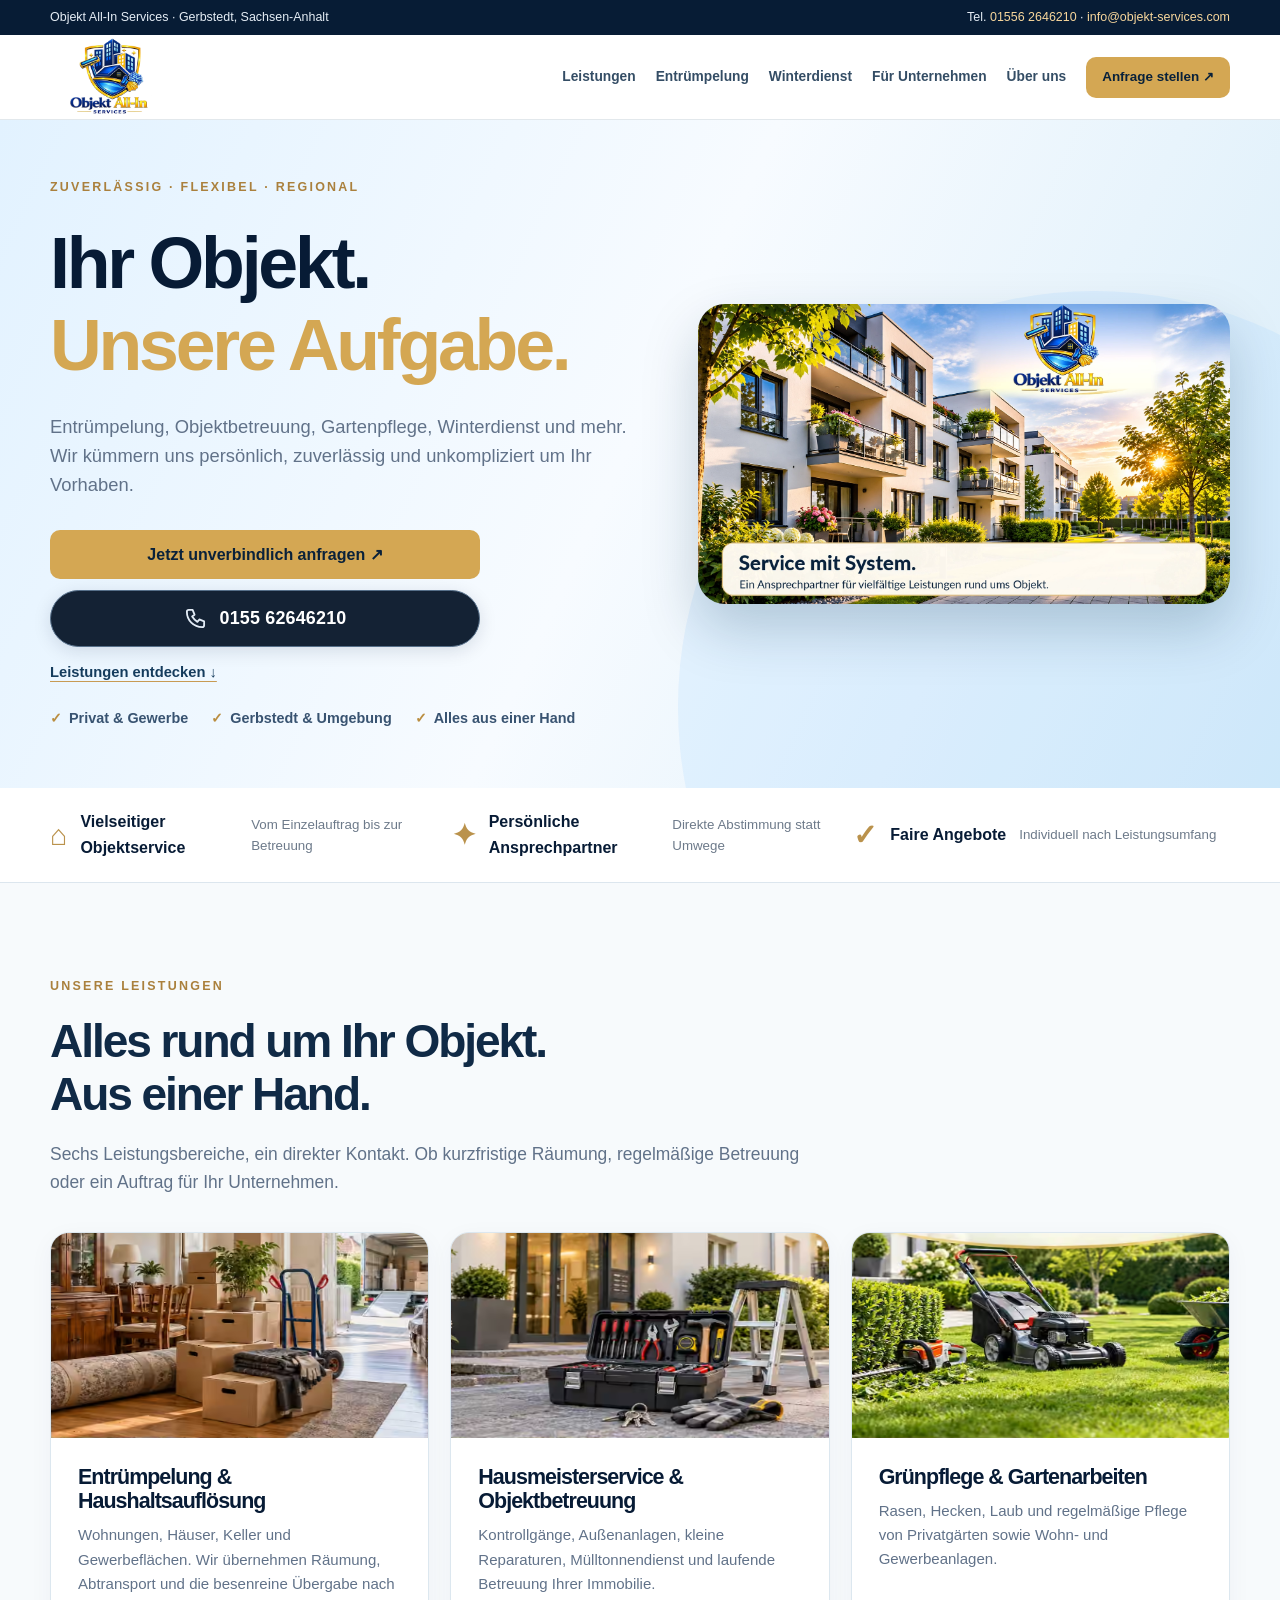
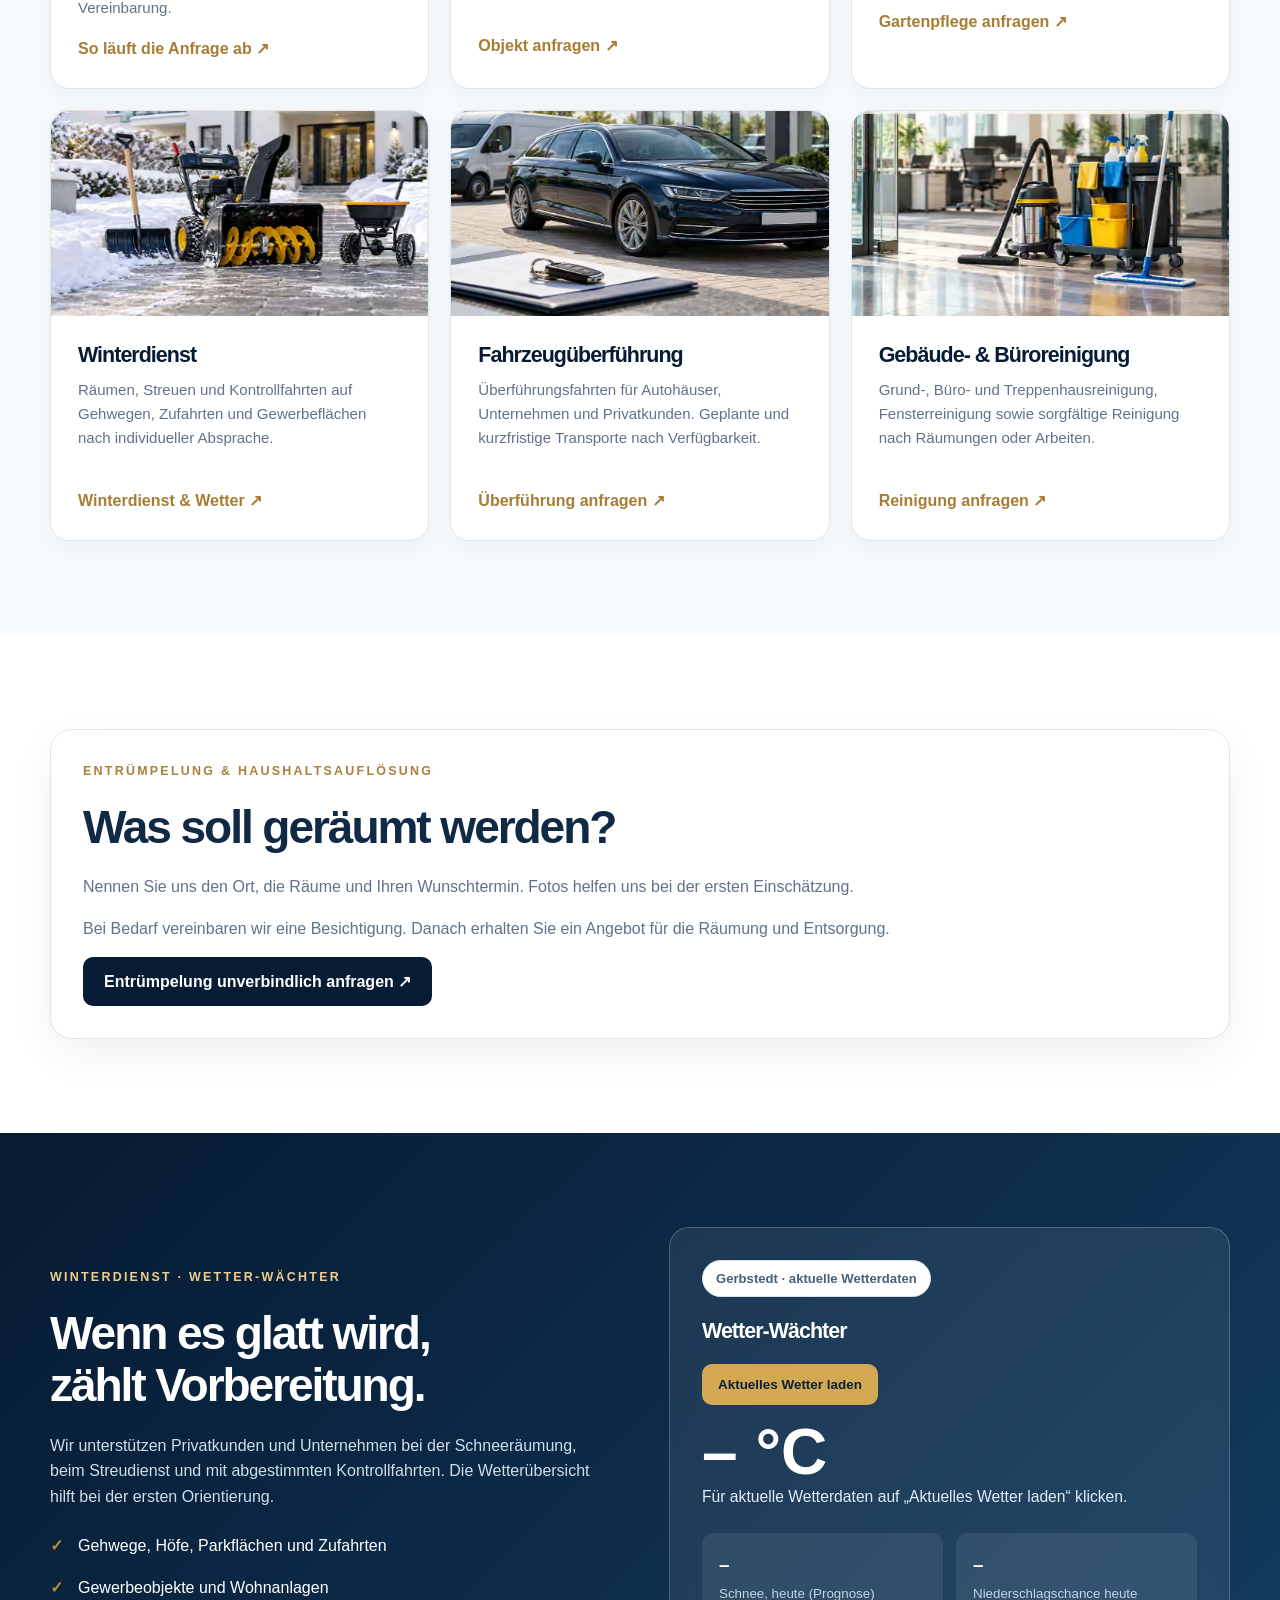
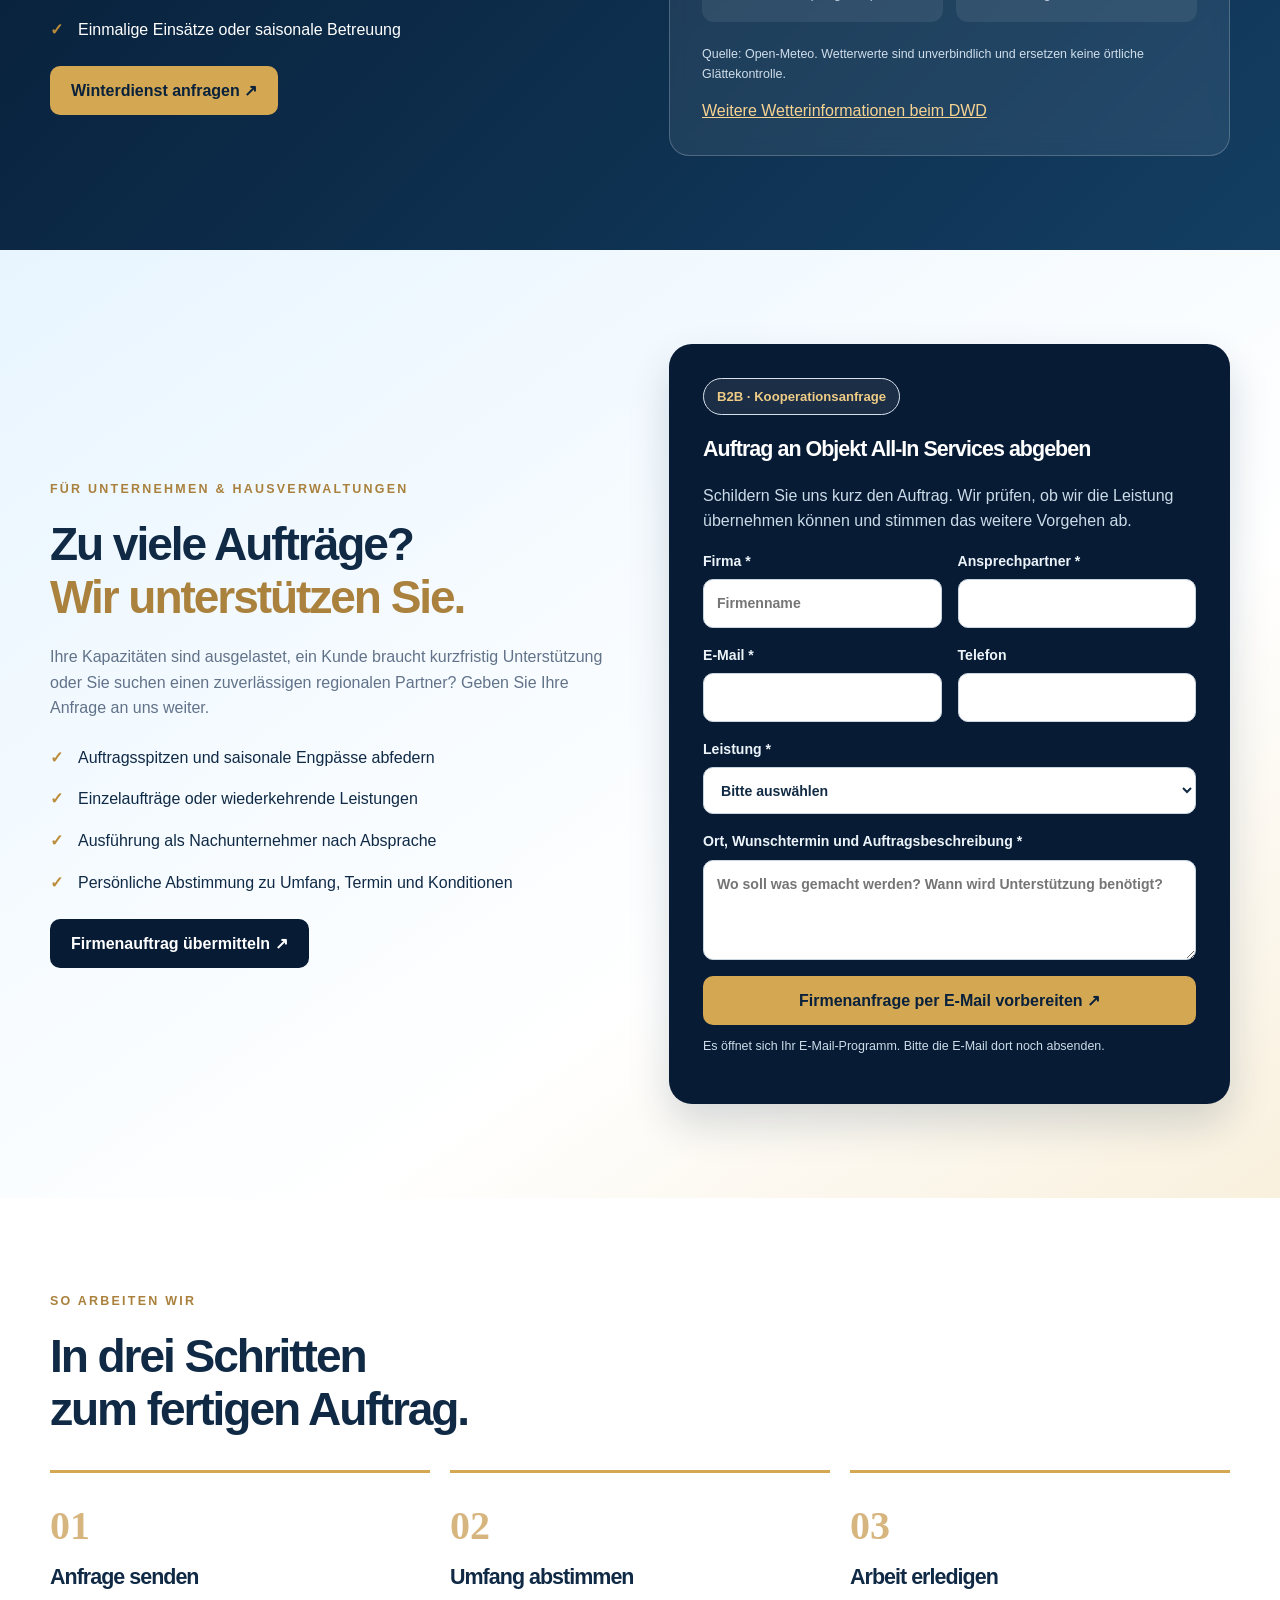
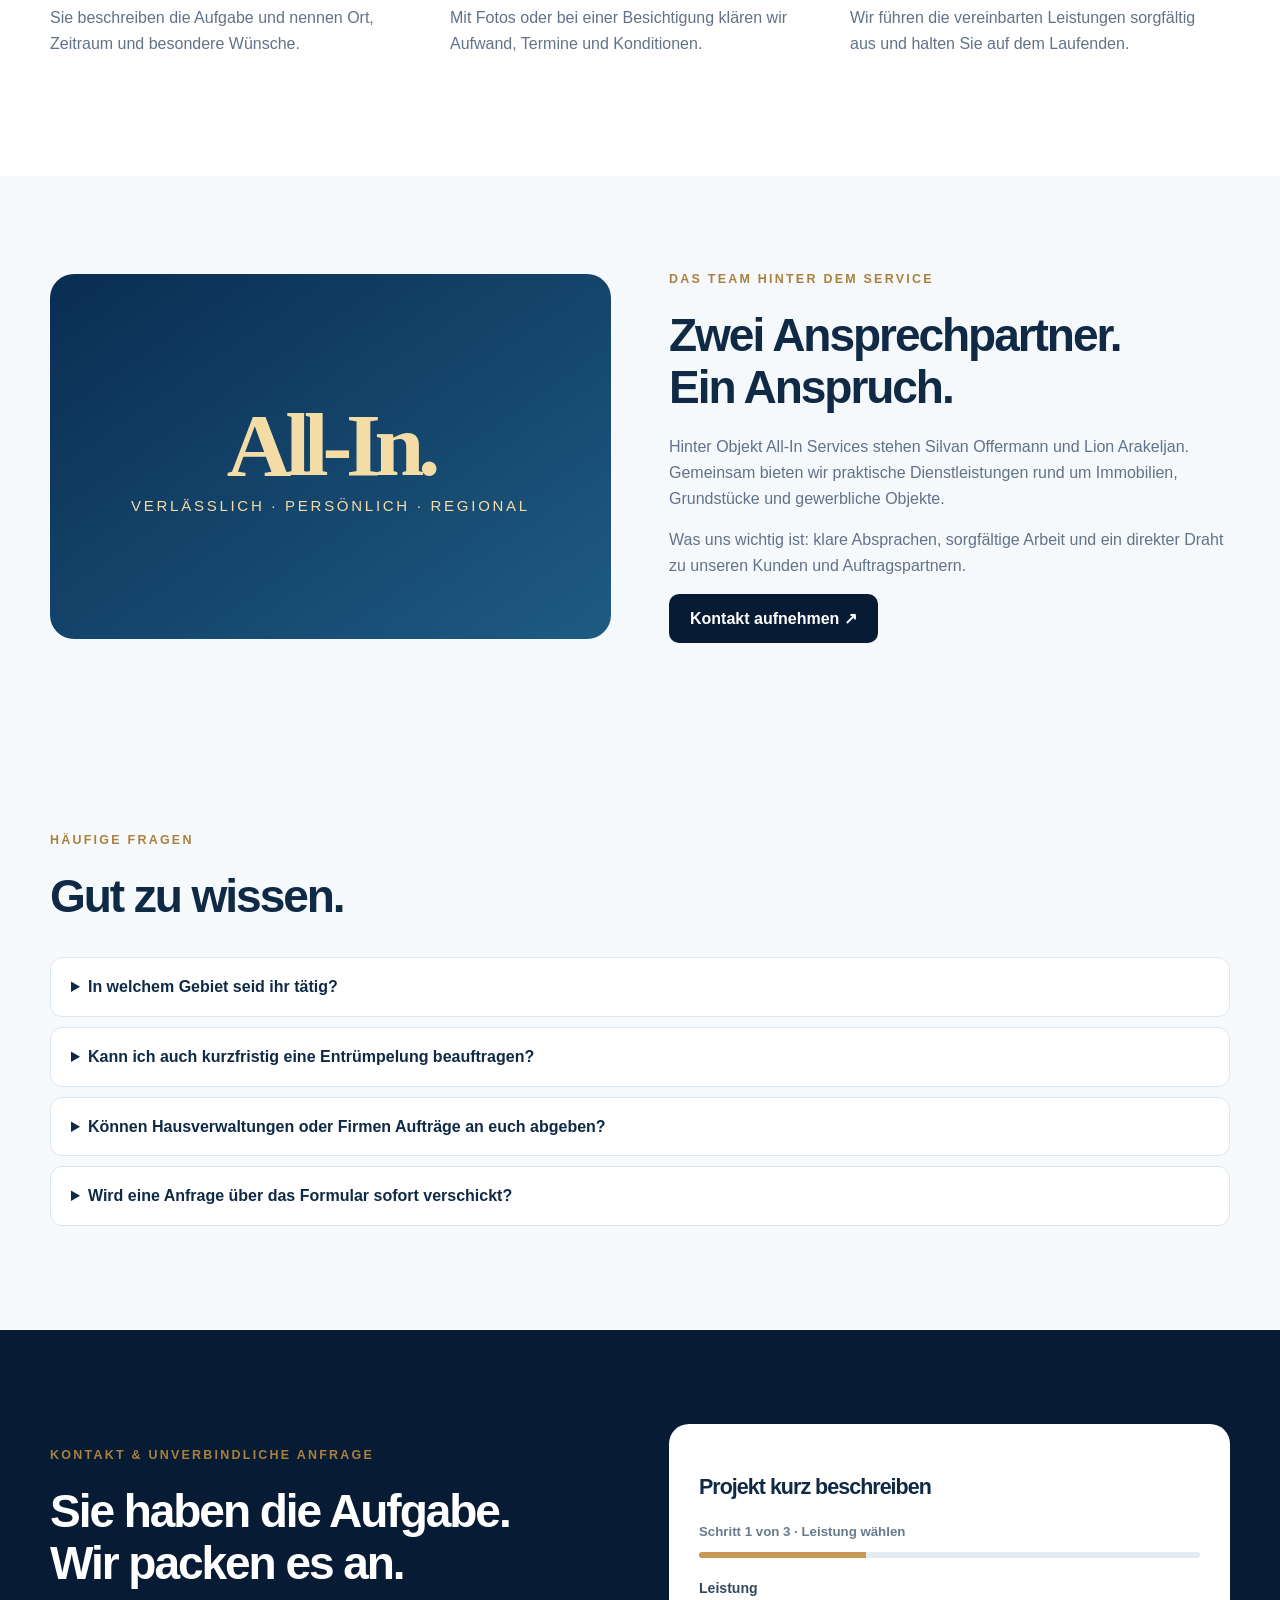
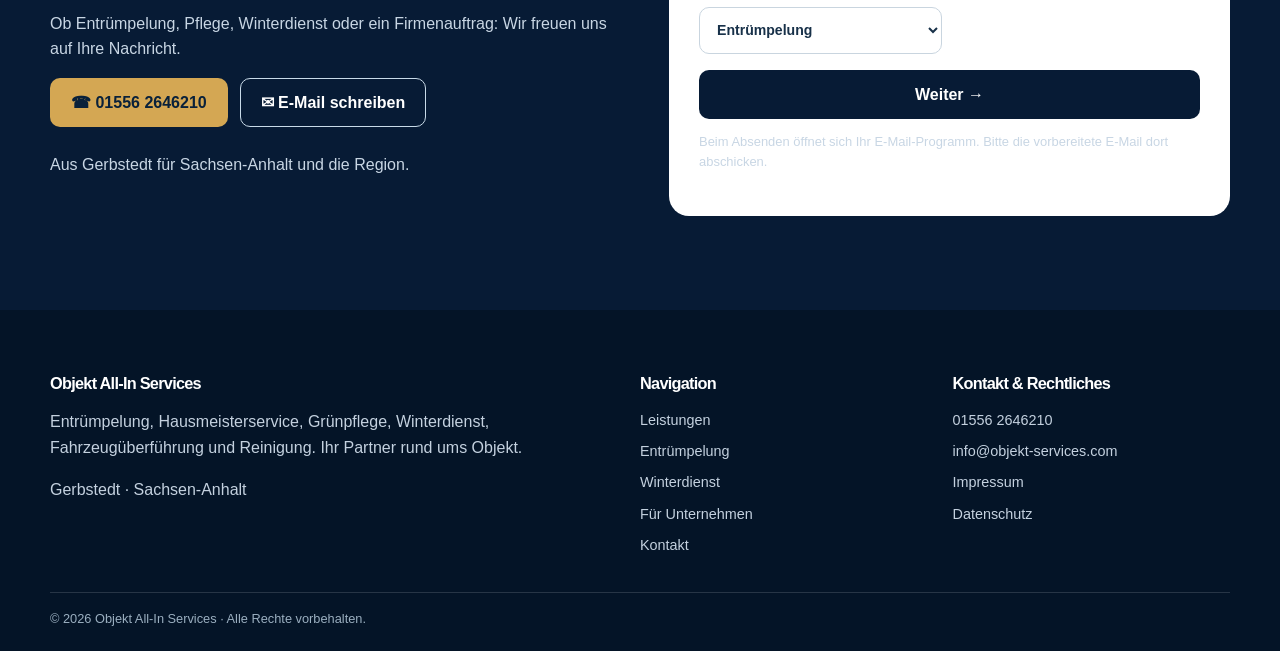
==== commit 5e10ca0a: "Volumenrechner durch Entrümpelungsanfrage ersetzen" ====
--- a/index.html
+++ b/index.html
@@ -2,10 +2,10 @@
 <html lang="de">
 <head>
 <meta charset="utf-8"><meta name="viewport" content="width=device-width, initial-scale=1">
-<title>Objekt All-In Services | Alles rund ums Objekt in Sachsen-Anhalt</title>
-<meta name="description" content="Objekt All-In Services aus Gerbstedt: Entrümpelung, Hausmeisterservice, Gartenpflege, Winterdienst, Fahrzeugüberführung, Gebäudereinigung. Auch als Auftragspartner für Unternehmen.">
+<title>Entrümpelung &amp; Reinigung in Gerbstedt | Objekt All-In Services</title>
+<meta name="description" content="Entrümpelung und Haushaltsauflösung in Gerbstedt, Eisleben und Halle. Auch Gebäudereinigung, Hausmeisterservice und Winterdienst. Jetzt Angebot anfragen.">
 <meta name="theme-color" content="#071b35"><link rel="icon" href="favicon.svg" type="image/svg+xml">
-<link rel="stylesheet" href="relaunch.css"><link rel="stylesheet" href="mobile-actions.css"><link rel="stylesheet" href="calculator-v2.css"><script src="relaunch.js" defer></script><script src="calculator-v2.js" defer></script>
+<link rel="stylesheet" href="relaunch.css"><link rel="stylesheet" href="mobile-actions.css"><script src="relaunch.js" defer></script>
 </head>
 <body>
 <a class="skip" href="#inhalt">Zum Inhalt springen</a>
@@ -13,7 +13,7 @@
 <header class="header"><div class="shell nav">
 <a href="#start" class="brand" aria-label="Objekt All-In Services, zur Startseite"><img class="brand-shot" src="assets/objekt-all-in-logo-transparent.webp" width="600" height="488" alt="" decoding="async"><span class="brand-letter">Objekt All-In Services</span></a>
 <button type="button" id="nav-toggle" class="mobile-toggle" aria-label="Menü öffnen" aria-expanded="false" aria-controls="nav-links">☰</button>
-<nav class="navlist" id="nav-links" aria-label="Hauptnavigation"><a href="#leistungen">Leistungen</a><a href="#rechner">Entrümpelungsrechner</a><a href="#wetter">Winterdienst</a><a href="#partner">Für Unternehmen</a><a href="#ueber-uns">Über uns</a><a href="#kontakt" class="btn small">Anfrage stellen ↗</a></nav>
+<nav class="navlist" id="nav-links" aria-label="Hauptnavigation"><a href="#leistungen">Leistungen</a><a href="#rechner">Entrümpelung</a><a href="#wetter">Winterdienst</a><a href="#partner">Für Unternehmen</a><a href="#ueber-uns">Über uns</a><a href="#kontakt" class="btn small">Anfrage stellen ↗</a></nav>
 </div></header>
 <main id="inhalt">
 <section class="hero" id="start"><div class="shell hero-grid">
@@ -27,55 +27,24 @@
 <div class="quick-strip"><div class="shell quick-grid"><div><span>⌂</span><div>Vielseitiger Objektservice<small>Vom Einzelauftrag bis zur Betreuung</small></div></div><div><span>✦</span><div>Persönliche Ansprechpartner<small>Direkte Abstimmung statt Umwege</small></div></div><div><span>✓</span><div>Faire Angebote<small>Individuell nach Leistungsumfang</small></div></div></div></div>
 <section class="section light" id="leistungen"><div class="shell"><div class="intro"><div class="eyebrow">Unsere Leistungen</div><h2>Alles rund um Ihr Objekt.<br>Aus einer Hand.</h2><p>Sechs Leistungsbereiche, ein direkter Kontakt. Ob kurzfristige Räumung, regelmäßige Betreuung oder ein Auftrag für Ihr Unternehmen.</p></div>
 <div class="service-grid">
-<article class="service"><div class="service-image sprite-clear" role="img" aria-label="Entrümpelung eines Wohnraums"></div><div class="service-content"><h3>Entrümpelung & Haushaltsauflösung</h3><p>Wohnungen, Häuser, Keller und Gewerbeflächen. Wir übernehmen Räumung, Abtransport und die besenreine Übergabe nach Vereinbarung.</p><a href="#rechner">Volumen einschätzen ↗</a></div></article>
+<article class="service"><div class="service-image sprite-clear" role="img" aria-label="Entrümpelung eines Wohnraums"></div><div class="service-content"><h3>Entrümpelung & Haushaltsauflösung</h3><p>Wohnungen, Häuser, Keller und Gewerbeflächen. Wir übernehmen Räumung, Abtransport und die besenreine Übergabe nach Vereinbarung.</p><a href="#rechner">So läuft die Anfrage ab ↗</a></div></article>
 <article class="service"><div class="service-image sprite-maintain" role="img" aria-label="Werkzeuge für den Hausmeisterservice"></div><div class="service-content"><h3>Hausmeisterservice & Objektbetreuung</h3><p>Kontrollgänge, Außenanlagen, kleine Reparaturen, Mülltonnendienst und laufende Betreuung Ihrer Immobilie.</p><a href="#kontakt">Objekt anfragen ↗</a></div></article>
 <article class="service"><div class="service-image sprite-garden" role="img" aria-label="Gartenpflege mit Rasenmäher"></div><div class="service-content"><h3>Grünpflege & Gartenarbeiten</h3><p>Rasen, Hecken, Laub und regelmäßige Pflege von Privatgärten sowie Wohn- und Gewerbeanlagen.</p><a href="#kontakt">Gartenpflege anfragen ↗</a></div></article>
 <article class="service"><div class="service-image sprite-snow" role="img" aria-label="Schneeräumgerät und Streuwagen"></div><div class="service-content"><h3>Winterdienst</h3><p>Räumen, Streuen und Kontrollfahrten auf Gehwegen, Zufahrten und Gewerbeflächen nach individueller Absprache.</p><a href="#wetter">Winterdienst & Wetter ↗</a></div></article>
 <article class="service"><div class="service-image sprite-transfer" role="img" aria-label="Fahrzeugüberführung, Pkw und Transporter"></div><div class="service-content"><h3>Fahrzeugüberführung</h3><p>Überführungsfahrten für Autohäuser, Unternehmen und Privatkunden. Geplante und kurzfristige Transporte nach Verfügbarkeit.</p><a href="#kontakt">Überführung anfragen ↗</a></div></article>
 <article class="service"><div class="service-image sprite-clean" role="img" aria-label="Geräte für die professionelle Büroreinigung"></div><div class="service-content"><h3>Gebäude- & Büroreinigung</h3><p>Grund-, Büro- und Treppenhausreinigung, Fensterreinigung sowie sorgfältige Reinigung nach Räumungen oder Arbeiten.</p><a href="#kontakt">Reinigung anfragen ↗</a></div></article>
 </div></div></section>
-<section class="section" id="rechner"><div class="shell split">
-<div><div class="eyebrow">3D-Entrümpelungsrechner</div><h2>Wie viel muss raus?</h2><p>Mit unserem einfachen Volumenrechner erhalten Sie eine erste Orientierung, wie viel Platz Ihr Hausrat ungefähr beanspruchen könnte. Das hilft uns bei der Planung des Transports.</p>
-<div class="volume-preview" id="volume-preview" data-level="2" aria-label="Interaktive Darstellung des Entrümpelungsvolumens">
-<div class="volume-preview-head"><span class="volume-preview-eyebrow">VOLUMENVORSCHAU</span><span class="volume-preview-tag" id="volume-stage-label">Normal eingerichtet</span></div>
-<div class="volume-stage">
-<svg viewBox="0 0 640 405" role="img" aria-label="Dreidimensionale schematische Raumdarstellung mit Kartons. Die Kartonmenge verändert sich passend zum Füllgrad.">
-<defs>
-<radialGradient id="v2halo"><stop stop-color="#d0e9f8"/><stop offset="1" stop-color="#edf8fd" stop-opacity="0"/></radialGradient>
-<linearGradient id="v2floor" x2="0" y2="1"><stop stop-color="#f7fcff"/><stop offset="1" stop-color="#c3e2f2"/></linearGradient>
-<linearGradient id="v2wallL" x2="1" y2="1"><stop stop-color="#d5edfc" stop-opacity=".8"/><stop offset="1" stop-color="#accfe2" stop-opacity=".42"/></linearGradient>
-<linearGradient id="v2wallR" x2="1" y2="1"><stop stop-color="#bbdaec" stop-opacity=".46"/><stop offset="1" stop-color="#6b9fbd" stop-opacity=".31"/></linearGradient>
-<symbol id="v2carton" viewBox="0 0 60 78"><path d="M1 20 30 3 59 20 30 37Z" fill="#f8dcb0" stroke="#ad8652" stroke-width="1.2"/><path d="M1 20 30 37 30 76 1 59Z" fill="#edc58c" stroke="#ad8652" stroke-width="1.2"/><path d="M30 37 59 20 59 60 30 76Z" fill="#cf9d62" stroke="#ad8652" stroke-width="1.2"/><path d="M17 11 45 28 M17 29 17 66" stroke="#ad8652" stroke-width="1.8" opacity=".5"/><path d="M30 37 30 76" stroke="#a77d47" stroke-width="1.5"/></symbol>
-</defs>
-<ellipse cx="321" cy="359" rx="232" ry="37" fill="#3e84a5" opacity=".12"/>
-<ellipse cx="315" cy="210" rx="262" ry="168" fill="url(#v2halo)"/>
-<path d="M115 123 320 225 320 343 115 241Z" fill="url(#v2wallL)"/>
-<path d="M320 225 524 121 524 242 320 343Z" fill="url(#v2wallR)"/>
-<path d="M115 241 320 343 524 242 320 140Z" fill="url(#v2floor)" stroke="#b6d3e4" stroke-width="1.5"/>
-<path d="M160 252 331 336 M205 271 374 321 M250 292 415 303 M298 313 462 282 M353 160 147 262 M395 181 190 284 M441 203 235 307" stroke="#a6cfdf" stroke-width="1" opacity=".22"/>
-<g class="volume-item is-visible" data-min-level="1"><use href="#v2carton" x="213" y="220" width="70" height="91"/></g>
-<g class="volume-item is-visible" data-min-level="1"><use href="#v2carton" x="294" y="225" width="75" height="98"/></g>
-<g class="volume-item is-visible" data-min-level="2"><use href="#v2carton" x="364" y="203" width="66" height="86"/></g>
-<g class="volume-item is-visible" data-min-level="2"><use href="#v2carton" x="245" y="167" width="65" height="85"/></g>
-<g class="volume-item" data-min-level="3"><use href="#v2carton" x="312" y="166" width="72" height="94"/></g>
-<g class="volume-item" data-min-level="3"><use href="#v2carton" x="404" y="156" width="58" height="76"/></g>
-<g class="volume-item" data-min-level="3"><use href="#v2carton" x="193" y="170" width="57" height="75"/></g>
-<g class="volume-item" data-min-level="4"><use href="#v2carton" x="279" y="106" width="72" height="94"/></g>
-<g class="volume-item" data-min-level="4"><use href="#v2carton" x="352" y="104" width="66" height="87"/></g>
-<g class="volume-item" data-min-level="4"><use href="#v2carton" x="235" y="106" width="54" height="72"/></g>
-<path d="M115 122 320 225 524 121 M115 122V241L320 343 524 242V121 M320 225V343" class="volume-outline" stroke-opacity=".85"/>
-<path d="M115 122 320 20 524 121" fill="none" stroke="#6cb4d2" stroke-width="1.9" stroke-dasharray="7 8" opacity=".45"/>
-<path d="M320 20V225" stroke="#6cb4d2" stroke-width="1.9" stroke-dasharray="7 8" opacity=".3"/>
-<circle cx="115" cy="122" r="6" fill="#d4a753"/><circle cx="320" cy="225" r="6" fill="#d4a753"/><circle cx="524" cy="121" r="6" fill="#d4a753"/>
-</svg>
-</div>
-<div class="volume-preview-bottom"><div class="volume-preview-stats"><span>Geschätzter Füllgrad<br><strong id="volume-stage-percent">28 % Füllgrad</strong></span><span style="text-align:right">Geschätztes Volumen<br><strong id="volume-stage-m3">42 m³</strong></span></div><div class="volume-preview-meter"><span id="volume-stage-meter"></span></div></div>
-<p class="volume-preview-footnote">Schematische Vorschau. Tatsächliches Räumungsvolumen hängt vom Hausrat ab.</p>
-</div>
-</div><div class="glass"><span class="pill">Unverbindliche Schätzung</span><h3>Entrümpelungsvolumen berechnen</h3><p>Tragen Sie die Fläche und den ungefähren Füllgrad ein.</p>
-<div class="calc-form"><label class="field">Fläche in m²<input id="floor" type="number" min="1" max="2000" value="60" inputmode="decimal"></label><label class="field">Raumhöhe in m<input id="ceiling" type="number" min="1" max="5" step="0.1" value="2.5" inputmode="decimal"></label><label class="field wide">Wie voll sind die Räume?<select id="filling"><option value="wenig">Leicht gefüllt, wenige Möbel</option><option value="normal" selected>Normal eingerichtet</option><option value="voll">Vollgestellt, viele Möbel und Kartons</option><option value="sehrvoll">Sehr voll, stark zugestellt</option></select></label><div class="fill-slider-wrap"><label for="fill-slider"><span>Füllstand einstellen</span><span id="fill-slider-hint">Vorschau passt sich direkt an</span></label><input type="range" id="fill-slider" min="1" max="4" step="1" value="2" aria-label="Füllgrad der Räumlichkeiten"><div class="fill-slider-ticks"><span>Wenig</span><span>Normal</span><span>Voll</span><span>Sehr voll</span></div></div></div>
-<div class="calc-result"><div><span>Geschätztes Volumen</span><p id="volume-detail">Die tatsächliche Menge wird bei einer Besichtigung genauer eingeschätzt.</p></div><strong id="volume-result" aria-live="polite">– m³</strong></div><p class="fineprint">Keine verbindliche Container- oder Preisberechnung. Zerlegung, Keller, Sperrmüll und Transportwege können die tatsächliche Menge verändern.</p><a class="btn dark" href="#kontakt">Mit diesen Angaben Angebot anfragen ↗</a></div>
-</div></section>
+<section class="section" id="rechner">
+  <div class="shell">
+    <div class="glass">
+      <div class="eyebrow">Entrümpelung &amp; Haushaltsauflösung</div>
+      <h2>Was soll geräumt werden?</h2>
+      <p>Nennen Sie uns den Ort, die Räume und Ihren Wunschtermin. Fotos helfen uns bei der ersten Einschätzung.</p>
+      <p>Bei Bedarf vereinbaren wir eine Besichtigung. Danach erhalten Sie ein Angebot für die Räumung und Entsorgung.</p>
+      <a class="btn dark" href="#kontakt">Entrümpelung unverbindlich anfragen ↗</a>
+    </div>
+  </div>
+</section>
 <section class="section weather" id="wetter"><div class="shell split"><div><div class="eyebrow">Winterdienst · Wetter-Wächter</div><h2>Wenn es glatt wird,<br>zählt Vorbereitung.</h2><p>Wir unterstützen Privatkunden und Unternehmen bei der Schneeräumung, beim Streudienst und mit abgestimmten Kontrollfahrten. Die Wetterübersicht hilft bei der ersten Orientierung.</p><ul class="detail-list"><li>Gehwege, Höfe, Parkflächen und Zufahrten</li><li>Gewerbeobjekte und Wohnanlagen</li><li>Einmalige Einsätze oder saisonale Betreuung</li></ul><a href="#kontakt" class="btn">Winterdienst anfragen ↗</a></div>
 <div class="weather-box"><span class="pill">Gerbstedt · aktuelle Wetterdaten</span><h3>Wetter-Wächter</h3><button type="button" class="btn small" id="load-weather" style="margin-bottom:15px">Aktuelles Wetter laden</button><div class="weather-temp" id="weather-temp">– °C</div><div class="weather-status" id="weather-state">Für aktuelle Wetterdaten auf „Aktuelles Wetter laden“ klicken.</div><div class="weather-details"><div><strong id="weather-snow">–</strong><small>Schnee, heute (Prognose)</small></div><div><strong id="weather-precip">–</strong><small>Niederschlagschance heute</small></div></div><p class="fineprint" id="weather-updated">Quelle: Open-Meteo. Wetterwerte sind unverbindlich und ersetzen keine örtliche Glättekontrolle.</p><a href="https://www.dwd.de/" rel="noopener noreferrer" target="_blank">Weitere Wetterinformationen beim DWD</a></div></div></section>
 <section class="section partner" id="partner"><div class="shell split"><div><div class="eyebrow">Für Unternehmen & Hausverwaltungen</div><h2>Zu viele Aufträge?<br><span style="color:#aa813d">Wir unterstützen Sie.</span></h2><p>Ihre Kapazitäten sind ausgelastet, ein Kunde braucht kurzfristig Unterstützung oder Sie suchen einen zuverlässigen regionalen Partner? Geben Sie Ihre Anfrage an uns weiter.</p><ul class="detail-list"><li>Auftragsspitzen und saisonale Engpässe abfedern</li><li>Einzelaufträge oder wiederkehrende Leistungen</li><li>Ausführung als Nachunternehmer nach Absprache</li><li>Persönliche Abstimmung zu Umfang, Termin und Konditionen</li></ul><a href="#partner-anfrage" class="btn dark">Firmenauftrag übermitteln ↗</a></div>
@@ -84,7 +53,7 @@
 <button type="submit" class="btn" style="margin-top:16px;width:100%">Firmenanfrage per E-Mail vorbereiten ↗</button><p class="fineprint">Es öffnet sich Ihr E-Mail-Programm. Bitte die E-Mail dort noch absenden.</p><p class="mail-note" hidden aria-live="polite"></p></form></div></div></section>
 <section class="section" id="ablauf"><div class="shell"><div class="intro"><div class="eyebrow">So arbeiten wir</div><h2>In drei Schritten<br>zum fertigen Auftrag.</h2></div><div class="steps"><div class="step"><strong>01</strong><h3>Anfrage senden</h3><p>Sie beschreiben die Aufgabe und nennen Ort, Zeitraum und besondere Wünsche.</p></div><div class="step"><strong>02</strong><h3>Umfang abstimmen</h3><p>Mit Fotos oder bei einer Besichtigung klären wir Aufwand, Termine und Konditionen.</p></div><div class="step"><strong>03</strong><h3>Arbeit erledigen</h3><p>Wir führen die vereinbarten Leistungen sorgfältig aus und halten Sie auf dem Laufenden.</p></div></div></div></section>
 <section class="section about" id="ueber-uns"><div class="shell split"><div class="about-visual"><strong>All-In.</strong><small>VERLÄSSLICH · PERSÖNLICH · REGIONAL</small></div><div><div class="eyebrow">Das Team hinter dem Service</div><h2>Zwei Ansprechpartner.<br>Ein Anspruch.</h2><p>Hinter Objekt All-In Services stehen Silvan Offermann und Lion Arakeljan. Gemeinsam bieten wir praktische Dienstleistungen rund um Immobilien, Grundstücke und gewerbliche Objekte.</p><p>Was uns wichtig ist: klare Absprachen, sorgfältige Arbeit und ein direkter Draht zu unseren Kunden und Auftragspartnern.</p><a href="#kontakt" class="btn dark">Kontakt aufnehmen ↗</a></div></div></section>
-<section class="section light faq" id="fragen"><div class="shell"><div class="intro"><div class="eyebrow">Häufige Fragen</div><h2>Gut zu wissen.</h2></div><details><summary>In welchem Gebiet seid ihr tätig?</summary><p>Unser Ausgangspunkt ist Gerbstedt in Sachsen-Anhalt. Einsätze in der Region und darüber hinaus prüfen wir abhängig von Umfang und Termin.</p></details><details><summary>Kann ich auch kurzfristig eine Entrümpelung beauftragen?</summary><p>Ja, fragen Sie uns mit Objektadresse, Fotos und dem gewünschten Zeitraum an. Wir prüfen unsere Kapazitäten und erstellen ein Angebot.</p></details><details><summary>Können Hausverwaltungen oder Firmen Aufträge an euch abgeben?</summary><p>Ja. Wir unterstützen andere Unternehmen bei Auftragsspitzen oder übernehmen vereinbarte Teilaufträge als Nachunternehmer. Nutzen Sie die Firmenanfrage auf dieser Seite.</p></details><details><summary>Wie funktioniert der Entrümpelungsrechner?</summary><p>Der Rechner schätzt das mögliche Raumvolumen aus Fläche, Höhe und Füllgrad. Der tatsächliche Aufwand wird im Angebot festgelegt.</p></details><details><summary>Wird eine Anfrage über das Formular sofort verschickt?</summary><p>Die Anfrage öffnet Ihr E-Mail-Programm mit einer vorbereiteten Nachricht. Damit die Nachricht bei uns ankommt, müssen Sie die E-Mail dort noch absenden.</p></details></div></section>
+<section class="section light faq" id="fragen"><div class="shell"><div class="intro"><div class="eyebrow">Häufige Fragen</div><h2>Gut zu wissen.</h2></div><details><summary>In welchem Gebiet seid ihr tätig?</summary><p>Unser Ausgangspunkt ist Gerbstedt in Sachsen-Anhalt. Einsätze in der Region und darüber hinaus prüfen wir abhängig von Umfang und Termin.</p></details><details><summary>Kann ich auch kurzfristig eine Entrümpelung beauftragen?</summary><p>Ja, fragen Sie uns mit Objektadresse, Fotos und dem gewünschten Zeitraum an. Wir prüfen unsere Kapazitäten und erstellen ein Angebot.</p></details><details><summary>Können Hausverwaltungen oder Firmen Aufträge an euch abgeben?</summary><p>Ja. Wir unterstützen andere Unternehmen bei Auftragsspitzen oder übernehmen vereinbarte Teilaufträge als Nachunternehmer. Nutzen Sie die Firmenanfrage auf dieser Seite.</p></details><details><summary>Wird eine Anfrage über das Formular sofort verschickt?</summary><p>Die Anfrage öffnet Ihr E-Mail-Programm mit einer vorbereiteten Nachricht. Damit die Nachricht bei uns ankommt, müssen Sie die E-Mail dort noch absenden.</p></details></div></section>
 <section class="section contact-section" id="kontakt"><div class="shell split"><div><div class="eyebrow">Kontakt & unverbindliche Anfrage</div><h2>Sie haben die Aufgabe.<br>Wir packen es an.</h2><p>Ob Entrümpelung, Pflege, Winterdienst oder ein Firmenauftrag: Wir freuen uns auf Ihre Nachricht.</p><div class="contact-methods"><a href="tel:+4915562646210" class="btn">☎ 01556 2646210</a><a href="mailto:info@objekt-services.com" class="btn outline">✉ E-Mail schreiben</a></div><p style="margin-top:25px">Aus Gerbstedt für Sachsen-Anhalt und die Region.</p></div><div class="contact-form"><h3>Projekt kurz beschreiben</h3><form id="customer-form"><div class="calc-form"><label class="field">Name *<input name="Name" required autocomplete="name"></label><label class="field">E-Mail *<input name="E-Mail" type="email" required autocomplete="email"></label><label class="field">Telefon<input name="Telefon" type="tel" autocomplete="tel"></label><label class="field">Leistung<select name="Leistung"><option>Entrümpelung</option><option>Hausmeisterservice</option><option>Gartenpflege</option><option>Winterdienst</option><option>Fahrzeugüberführung</option><option>Reinigung</option><option>Sonstiges</option></select></label><label class="field wide">Ort und Ihre Nachricht *<textarea name="Projekt" required placeholder="Wo und wann brauchen Sie Hilfe?"></textarea></label></div><button type="submit" class="btn dark" style="width:100%;margin-top:16px">Anfrage per E-Mail vorbereiten ↗</button><p class="contact-note">Beim Absenden öffnet sich Ihr E-Mail-Programm. Bitte die vorbereitete E-Mail dort abschicken.</p><p class="mail-note" hidden aria-live="polite"></p></form></div></div></section>
-</main><footer class="footer"><div class="shell"><div class="grid"><div><h3>Objekt All-In Services</h3><p>Entrümpelung, Hausmeisterservice, Grünpflege, Winterdienst, Fahrzeugüberführung und Reinigung. Ihr Partner rund ums Objekt.</p><p>Gerbstedt · Sachsen-Anhalt</p></div><div><h3>Navigation</h3><div class="footerlinks"><a href="#leistungen">Leistungen</a><a href="#rechner">Volumenrechner</a><a href="#wetter">Winterdienst</a><a href="#partner">Für Unternehmen</a><a href="#kontakt">Kontakt</a></div></div><div><h3>Kontakt & Rechtliches</h3><div class="footerlinks"><a href="tel:+4915562646210">01556 2646210</a><a href="mailto:info@objekt-services.com">info@objekt-services.com</a><a href="impressum.html">Impressum</a><a href="datenschutz.html">Datenschutz</a></div></div></div><div class="footerbottom">© <span data-year>2026</span> Objekt All-In Services · Alle Rechte vorbehalten.</div></div></footer>
+</main><footer class="footer"><div class="shell"><div class="grid"><div><h3>Objekt All-In Services</h3><p>Entrümpelung, Hausmeisterservice, Grünpflege, Winterdienst, Fahrzeugüberführung und Reinigung. Ihr Partner rund ums Objekt.</p><p>Gerbstedt · Sachsen-Anhalt</p></div><div><h3>Navigation</h3><div class="footerlinks"><a href="#leistungen">Leistungen</a><a href="#rechner">Entrümpelung</a><a href="#wetter">Winterdienst</a><a href="#partner">Für Unternehmen</a><a href="#kontakt">Kontakt</a></div></div><div><h3>Kontakt & Rechtliches</h3><div class="footerlinks"><a href="tel:+4915562646210">01556 2646210</a><a href="mailto:info@objekt-services.com">info@objekt-services.com</a><a href="impressum.html">Impressum</a><a href="datenschutz.html">Datenschutz</a></div></div></div><div class="footerbottom">© <span data-year>2026</span> Objekt All-In Services · Alle Rechte vorbehalten.</div></div></footer>
 <nav class="mobile-action-bar" aria-label="Schnellkontakt"><a class="mobile-call" href="tel:+4915562646210" aria-label="Objekt All-In Services anrufen"><svg viewBox="0 0 24 24" aria-hidden="true"><path d="M5 3h4l2 5-2.5 2a16 16 0 0 0 5.5 5.5L16 13l5 2v4a2 2 0 0 1-2 2C10 21 3 14 3 5a2 2 0 0 1 2-2Z"/></svg><span>Anrufen</span></a><a class="mobile-inquiry" href="#kontakt" aria-label="Zur unverbindlichen Anfrage">Anfrage</a></nav></body></html>
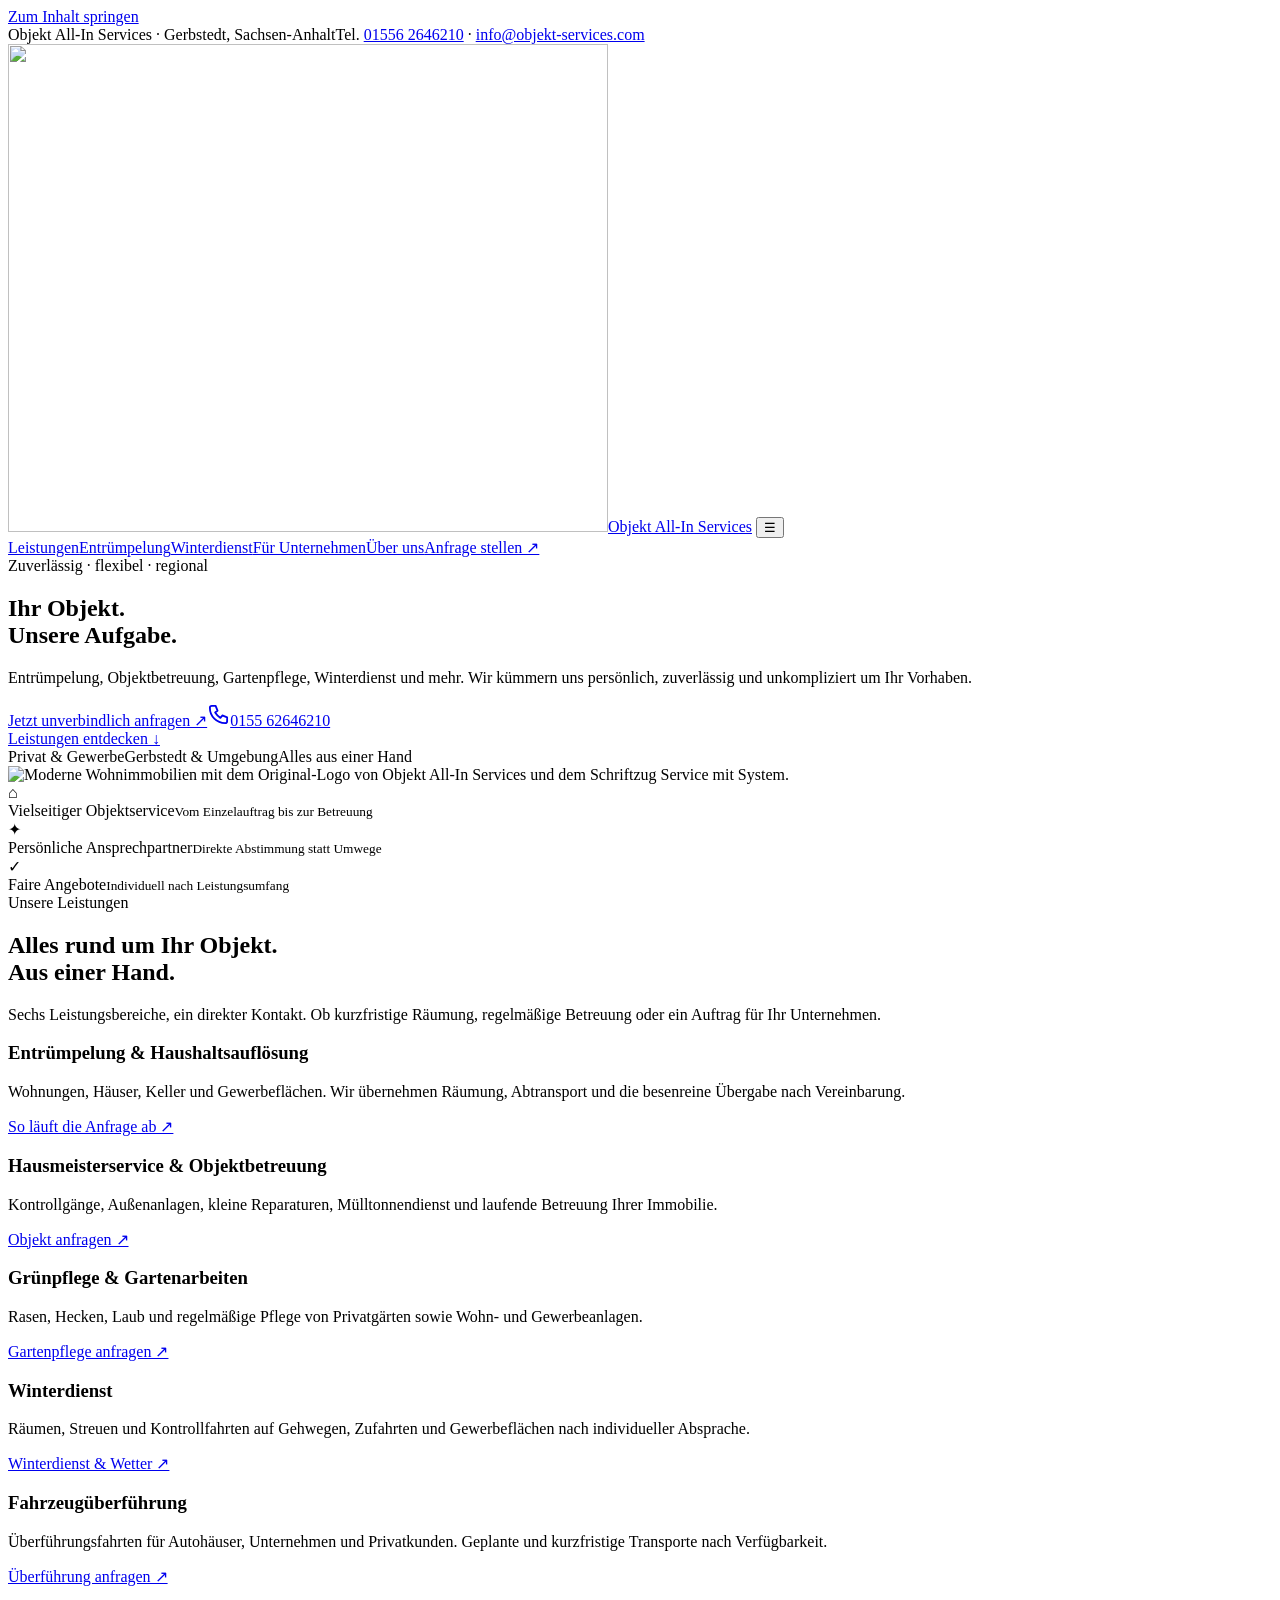
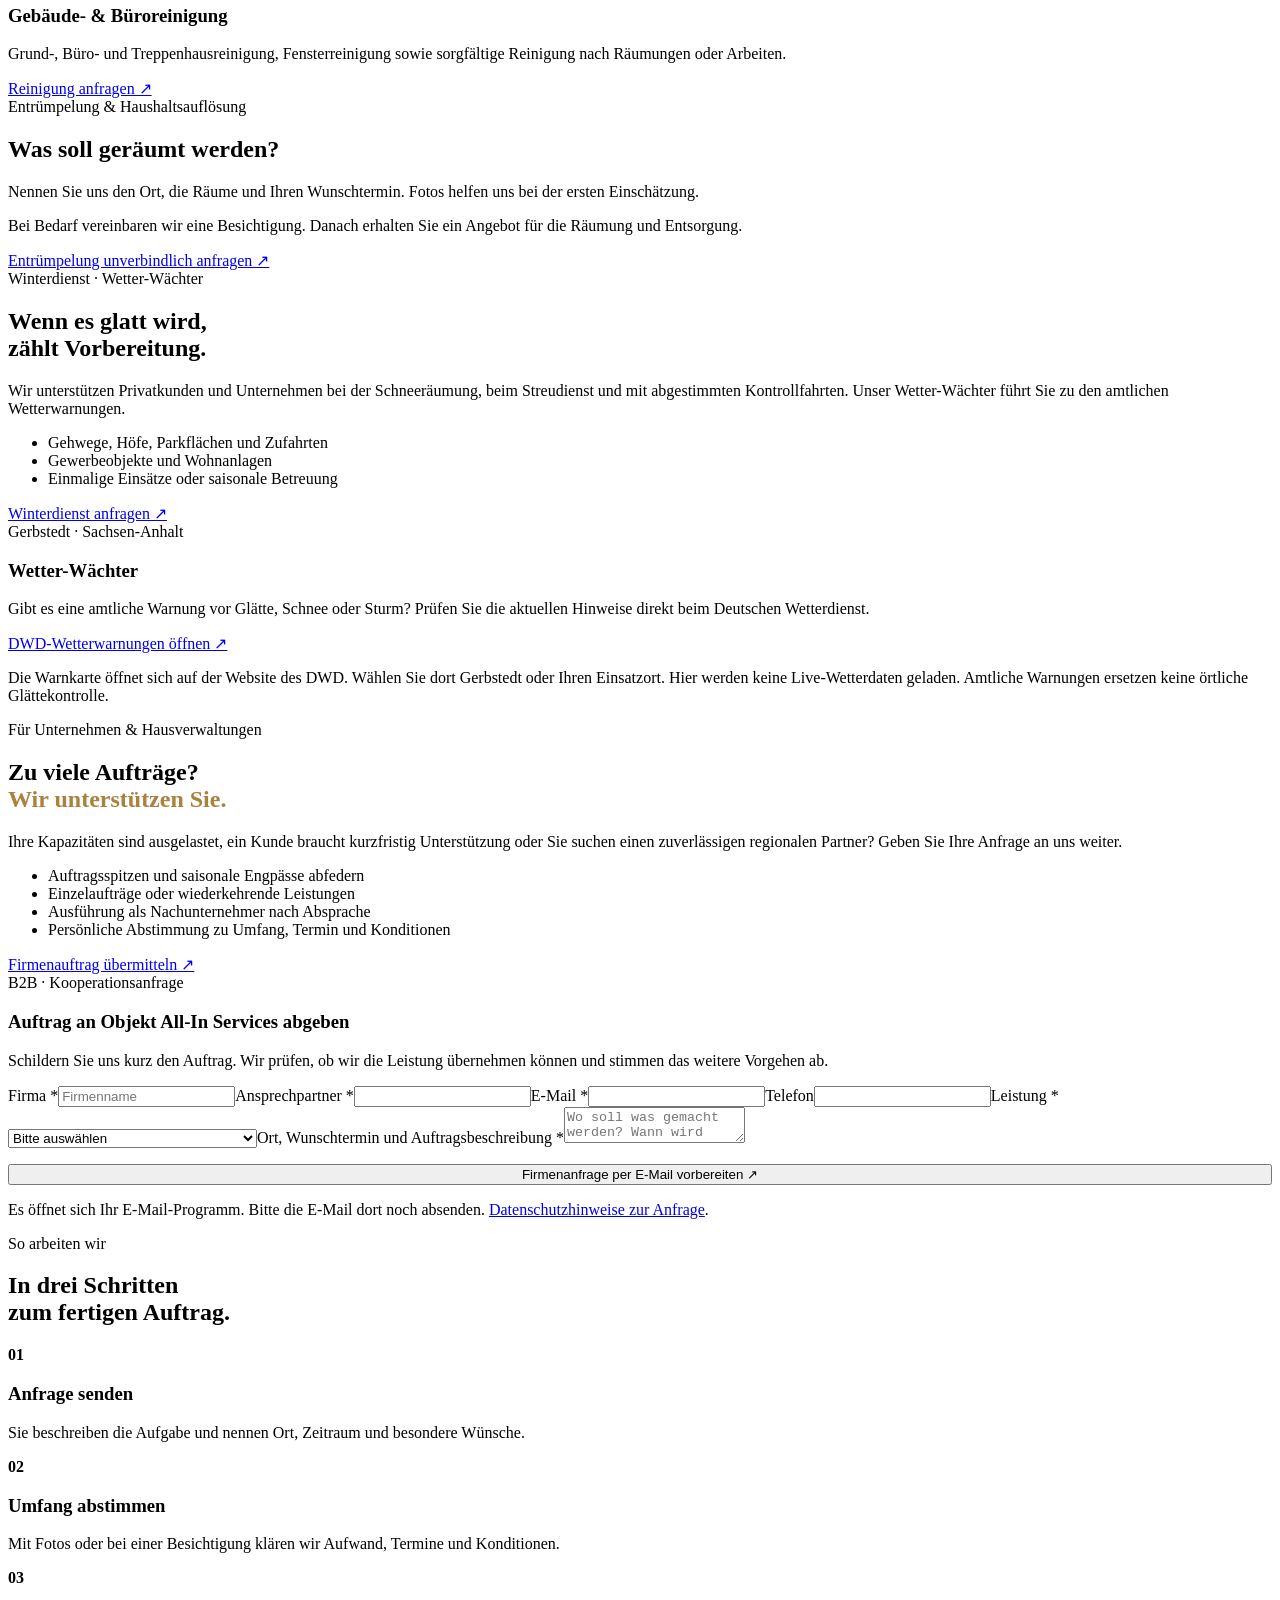
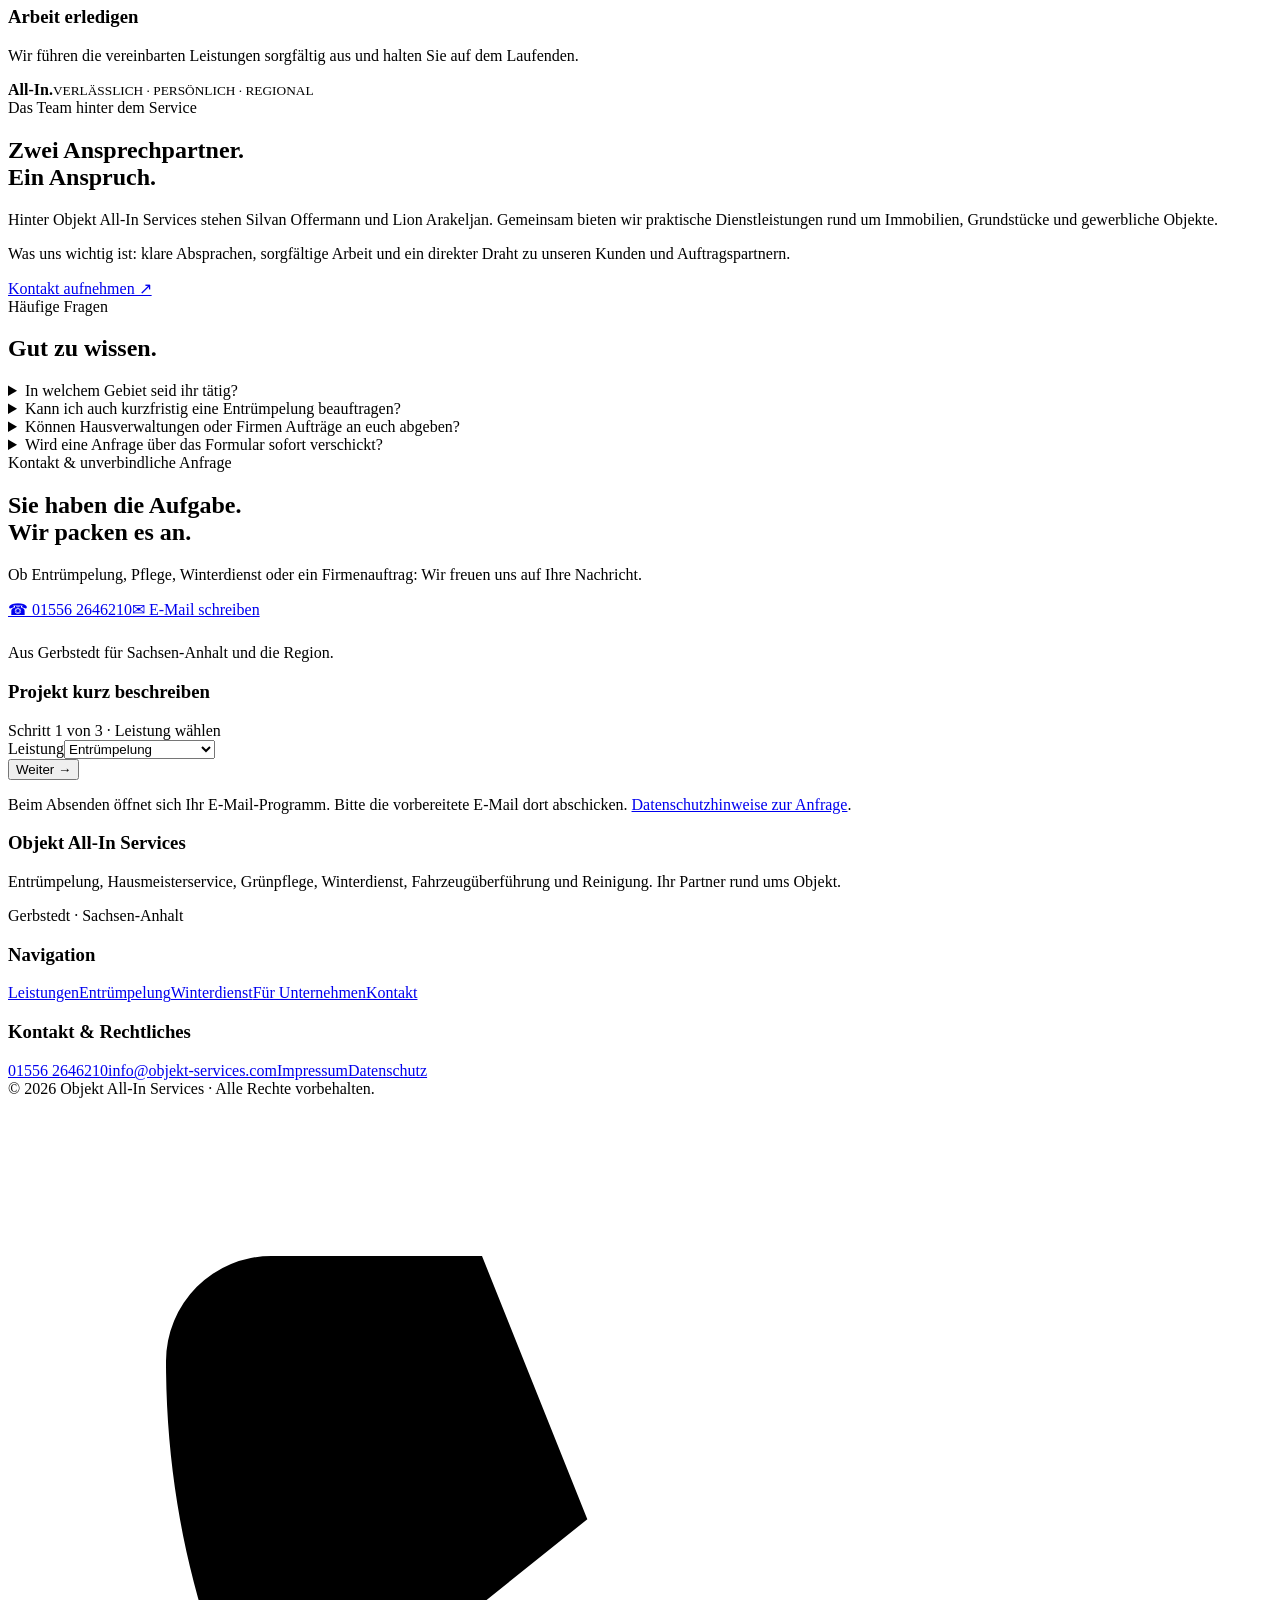
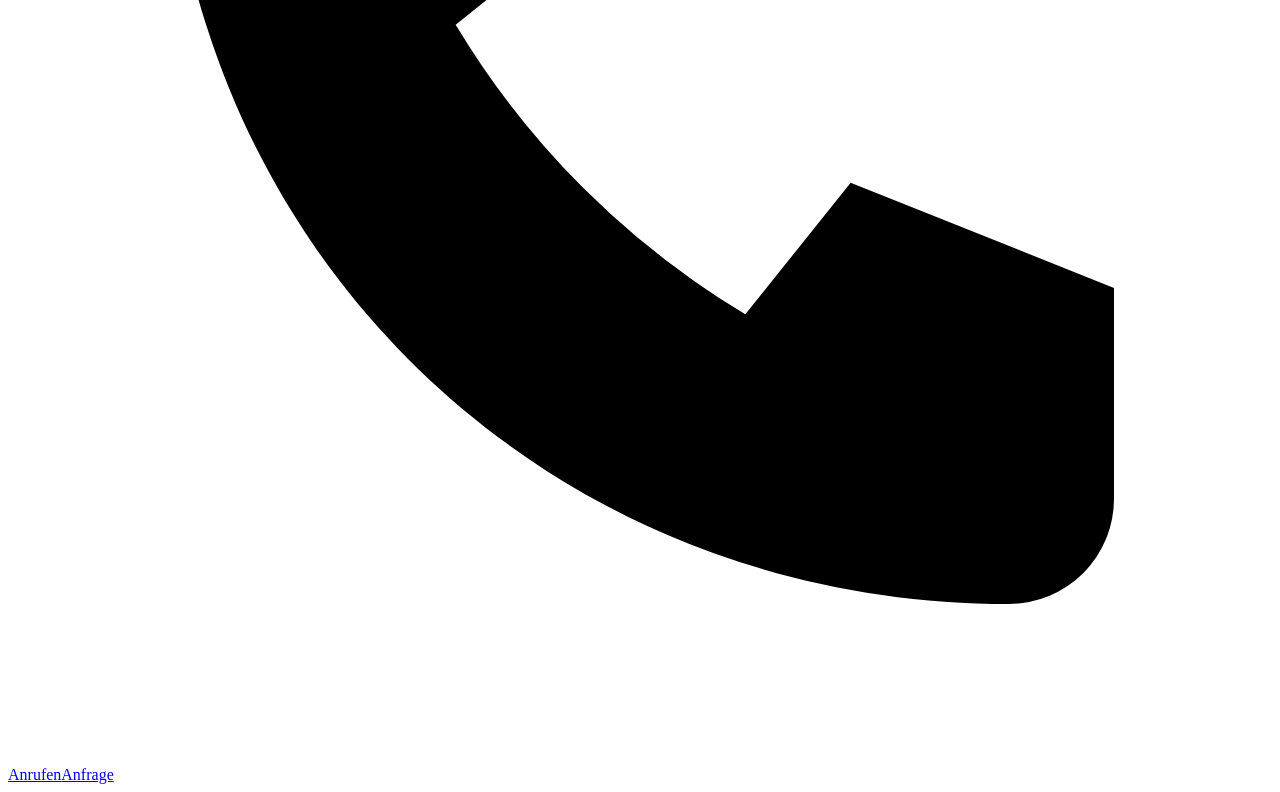
==== commit e6c6cc07: "Complete privacy disclosures and replace weather API with official DWD warning link" ====
--- a/index.html
+++ b/index.html
@@ -4,8 +4,8 @@
 <meta charset="utf-8"><meta name="viewport" content="width=device-width, initial-scale=1">
 <title>Entrümpelung &amp; Reinigung in Gerbstedt | Objekt All-In Services</title>
 <meta name="description" content="Entrümpelung und Haushaltsauflösung in Gerbstedt, Eisleben und Halle. Auch Gebäudereinigung, Hausmeisterservice und Winterdienst. Jetzt Angebot anfragen.">
-<meta name="theme-color" content="#071b35"><link rel="icon" href="favicon.svg" type="image/svg+xml">
-<link rel="stylesheet" href="relaunch.css"><link rel="stylesheet" href="mobile-actions.css"><script src="relaunch.js" defer></script>
+<meta name="theme-color" content="#071b35"><link rel="icon" type="image/webp" href="/assets/objekt-all-in-logo-transparent.webp?v=20261119">
+<link rel="stylesheet" href="relaunch.css"><link rel="stylesheet" href="mobile-actions.css"><script src="relaunch.js?v=20261119-datenschutz" defer></script>
 </head>
 <body>
 <a class="skip" href="#inhalt">Zum Inhalt springen</a>
@@ -45,15 +45,15 @@
     </div>
   </div>
 </section>
-<section class="section weather" id="wetter"><div class="shell split"><div><div class="eyebrow">Winterdienst · Wetter-Wächter</div><h2>Wenn es glatt wird,<br>zählt Vorbereitung.</h2><p>Wir unterstützen Privatkunden und Unternehmen bei der Schneeräumung, beim Streudienst und mit abgestimmten Kontrollfahrten. Die Wetterübersicht hilft bei der ersten Orientierung.</p><ul class="detail-list"><li>Gehwege, Höfe, Parkflächen und Zufahrten</li><li>Gewerbeobjekte und Wohnanlagen</li><li>Einmalige Einsätze oder saisonale Betreuung</li></ul><a href="#kontakt" class="btn">Winterdienst anfragen ↗</a></div>
-<div class="weather-box"><span class="pill">Gerbstedt · aktuelle Wetterdaten</span><h3>Wetter-Wächter</h3><button type="button" class="btn small" id="load-weather" style="margin-bottom:15px">Aktuelles Wetter laden</button><div class="weather-temp" id="weather-temp">– °C</div><div class="weather-status" id="weather-state">Für aktuelle Wetterdaten auf „Aktuelles Wetter laden“ klicken.</div><div class="weather-details"><div><strong id="weather-snow">–</strong><small>Schnee, heute (Prognose)</small></div><div><strong id="weather-precip">–</strong><small>Niederschlagschance heute</small></div></div><p class="fineprint" id="weather-updated">Quelle: Open-Meteo. Wetterwerte sind unverbindlich und ersetzen keine örtliche Glättekontrolle.</p><a href="https://www.dwd.de/" rel="noopener noreferrer" target="_blank">Weitere Wetterinformationen beim DWD</a></div></div></section>
+<section class="section weather" id="wetter"><div class="shell split"><div><div class="eyebrow">Winterdienst · Wetter-Wächter</div><h2>Wenn es glatt wird,<br>zählt Vorbereitung.</h2><p>Wir unterstützen Privatkunden und Unternehmen bei der Schneeräumung, beim Streudienst und mit abgestimmten Kontrollfahrten. Unser Wetter-Wächter führt Sie zu den amtlichen Wetterwarnungen.</p><ul class="detail-list"><li>Gehwege, Höfe, Parkflächen und Zufahrten</li><li>Gewerbeobjekte und Wohnanlagen</li><li>Einmalige Einsätze oder saisonale Betreuung</li></ul><a href="#kontakt" class="btn">Winterdienst anfragen ↗</a></div>
+<div class="weather-box"><span class="pill">Gerbstedt · Sachsen-Anhalt</span><h3>Wetter-Wächter</h3><p>Gibt es eine amtliche Warnung vor Glätte, Schnee oder Sturm? Prüfen Sie die aktuellen Hinweise direkt beim Deutschen Wetterdienst.</p><a class="btn small" style="margin:18px 0" href="https://www.dwd.de/DE/wetter/warnungen_gemeinden/warnWetter_node.html" target="_blank" rel="noopener noreferrer">DWD-Wetterwarnungen öffnen ↗</a><p class="fineprint">Die Warnkarte öffnet sich auf der Website des DWD. Wählen Sie dort Gerbstedt oder Ihren Einsatzort. Hier werden keine Live-Wetterdaten geladen. Amtliche Warnungen ersetzen keine örtliche Glättekontrolle.</p></div></div></section>
 <section class="section partner" id="partner"><div class="shell split"><div><div class="eyebrow">Für Unternehmen & Hausverwaltungen</div><h2>Zu viele Aufträge?<br><span style="color:#aa813d">Wir unterstützen Sie.</span></h2><p>Ihre Kapazitäten sind ausgelastet, ein Kunde braucht kurzfristig Unterstützung oder Sie suchen einen zuverlässigen regionalen Partner? Geben Sie Ihre Anfrage an uns weiter.</p><ul class="detail-list"><li>Auftragsspitzen und saisonale Engpässe abfedern</li><li>Einzelaufträge oder wiederkehrende Leistungen</li><li>Ausführung als Nachunternehmer nach Absprache</li><li>Persönliche Abstimmung zu Umfang, Termin und Konditionen</li></ul><a href="#partner-anfrage" class="btn dark">Firmenauftrag übermitteln ↗</a></div>
 <div class="partner-card" id="partner-anfrage"><span class="pill tag">B2B · Kooperationsanfrage</span><h3>Auftrag an Objekt All-In Services abgeben</h3><p>Schildern Sie uns kurz den Auftrag. Wir prüfen, ob wir die Leistung übernehmen können und stimmen das weitere Vorgehen ab.</p>
 <form id="partner-form"><div class="calc-form"><label class="field">Firma *<input required name="Firma" autocomplete="organization" placeholder="Firmenname"></label><label class="field">Ansprechpartner *<input required name="Ansprechpartner" autocomplete="name"></label><label class="field">E-Mail *<input required type="email" name="E-Mail" autocomplete="email"></label><label class="field">Telefon<input type="tel" name="Telefon" autocomplete="tel"></label><label class="field wide">Leistung *<select name="Leistung" required><option value="">Bitte auswählen</option><option>Entrümpelung / Haushaltsauflösung</option><option>Hausmeisterservice / Objektbetreuung</option><option>Grünpflege / Gartenarbeiten</option><option>Winterdienst</option><option>Fahrzeugüberführung</option><option>Reinigung</option><option>Sonstiger Auftrag</option></select></label><label class="field wide">Ort, Wunschtermin und Auftragsbeschreibung *<textarea name="Auftragsdetails" required placeholder="Wo soll was gemacht werden? Wann wird Unterstützung benötigt?"></textarea></label></div>
-<button type="submit" class="btn" style="margin-top:16px;width:100%">Firmenanfrage per E-Mail vorbereiten ↗</button><p class="fineprint">Es öffnet sich Ihr E-Mail-Programm. Bitte die E-Mail dort noch absenden.</p><p class="mail-note" hidden aria-live="polite"></p></form></div></div></section>
+<button type="submit" class="btn" style="margin-top:16px;width:100%">Firmenanfrage per E-Mail vorbereiten ↗</button><p class="fineprint">Es öffnet sich Ihr E-Mail-Programm. Bitte die E-Mail dort noch absenden. <a href="/datenschutz#anfragen">Datenschutzhinweise zur Anfrage</a>.</p><p class="mail-note" hidden aria-live="polite"></p></form></div></div></section>
 <section class="section" id="ablauf"><div class="shell"><div class="intro"><div class="eyebrow">So arbeiten wir</div><h2>In drei Schritten<br>zum fertigen Auftrag.</h2></div><div class="steps"><div class="step"><strong>01</strong><h3>Anfrage senden</h3><p>Sie beschreiben die Aufgabe und nennen Ort, Zeitraum und besondere Wünsche.</p></div><div class="step"><strong>02</strong><h3>Umfang abstimmen</h3><p>Mit Fotos oder bei einer Besichtigung klären wir Aufwand, Termine und Konditionen.</p></div><div class="step"><strong>03</strong><h3>Arbeit erledigen</h3><p>Wir führen die vereinbarten Leistungen sorgfältig aus und halten Sie auf dem Laufenden.</p></div></div></div></section>
 <section class="section about" id="ueber-uns"><div class="shell split"><div class="about-visual"><strong>All-In.</strong><small>VERLÄSSLICH · PERSÖNLICH · REGIONAL</small></div><div><div class="eyebrow">Das Team hinter dem Service</div><h2>Zwei Ansprechpartner.<br>Ein Anspruch.</h2><p>Hinter Objekt All-In Services stehen Silvan Offermann und Lion Arakeljan. Gemeinsam bieten wir praktische Dienstleistungen rund um Immobilien, Grundstücke und gewerbliche Objekte.</p><p>Was uns wichtig ist: klare Absprachen, sorgfältige Arbeit und ein direkter Draht zu unseren Kunden und Auftragspartnern.</p><a href="#kontakt" class="btn dark">Kontakt aufnehmen ↗</a></div></div></section>
 <section class="section light faq" id="fragen"><div class="shell"><div class="intro"><div class="eyebrow">Häufige Fragen</div><h2>Gut zu wissen.</h2></div><details><summary>In welchem Gebiet seid ihr tätig?</summary><p>Unser Ausgangspunkt ist Gerbstedt in Sachsen-Anhalt. Einsätze in der Region und darüber hinaus prüfen wir abhängig von Umfang und Termin.</p></details><details><summary>Kann ich auch kurzfristig eine Entrümpelung beauftragen?</summary><p>Ja, fragen Sie uns mit Objektadresse, Fotos und dem gewünschten Zeitraum an. Wir prüfen unsere Kapazitäten und erstellen ein Angebot.</p></details><details><summary>Können Hausverwaltungen oder Firmen Aufträge an euch abgeben?</summary><p>Ja. Wir unterstützen andere Unternehmen bei Auftragsspitzen oder übernehmen vereinbarte Teilaufträge als Nachunternehmer. Nutzen Sie die Firmenanfrage auf dieser Seite.</p></details><details><summary>Wird eine Anfrage über das Formular sofort verschickt?</summary><p>Die Anfrage öffnet Ihr E-Mail-Programm mit einer vorbereiteten Nachricht. Damit die Nachricht bei uns ankommt, müssen Sie die E-Mail dort noch absenden.</p></details></div></section>
-<section class="section contact-section" id="kontakt"><div class="shell split"><div><div class="eyebrow">Kontakt & unverbindliche Anfrage</div><h2>Sie haben die Aufgabe.<br>Wir packen es an.</h2><p>Ob Entrümpelung, Pflege, Winterdienst oder ein Firmenauftrag: Wir freuen uns auf Ihre Nachricht.</p><div class="contact-methods"><a href="tel:+4915562646210" class="btn">☎ 01556 2646210</a><a href="mailto:info@objekt-services.com" class="btn outline">✉ E-Mail schreiben</a></div><p style="margin-top:25px">Aus Gerbstedt für Sachsen-Anhalt und die Region.</p></div><div class="contact-form"><h3>Projekt kurz beschreiben</h3><form id="customer-form"><div class="calc-form"><label class="field">Name *<input name="Name" required autocomplete="name"></label><label class="field">E-Mail *<input name="E-Mail" type="email" required autocomplete="email"></label><label class="field">Telefon<input name="Telefon" type="tel" autocomplete="tel"></label><label class="field">Leistung<select name="Leistung"><option>Entrümpelung</option><option>Hausmeisterservice</option><option>Gartenpflege</option><option>Winterdienst</option><option>Fahrzeugüberführung</option><option>Reinigung</option><option>Sonstiges</option></select></label><label class="field wide">Ort und Ihre Nachricht *<textarea name="Projekt" required placeholder="Wo und wann brauchen Sie Hilfe?"></textarea></label></div><button type="submit" class="btn dark" style="width:100%;margin-top:16px">Anfrage per E-Mail vorbereiten ↗</button><p class="contact-note">Beim Absenden öffnet sich Ihr E-Mail-Programm. Bitte die vorbereitete E-Mail dort abschicken.</p><p class="mail-note" hidden aria-live="polite"></p></form></div></div></section>
-</main><footer class="footer"><div class="shell"><div class="grid"><div><h3>Objekt All-In Services</h3><p>Entrümpelung, Hausmeisterservice, Grünpflege, Winterdienst, Fahrzeugüberführung und Reinigung. Ihr Partner rund ums Objekt.</p><p>Gerbstedt · Sachsen-Anhalt</p></div><div><h3>Navigation</h3><div class="footerlinks"><a href="#leistungen">Leistungen</a><a href="#rechner">Entrümpelung</a><a href="#wetter">Winterdienst</a><a href="#partner">Für Unternehmen</a><a href="#kontakt">Kontakt</a></div></div><div><h3>Kontakt & Rechtliches</h3><div class="footerlinks"><a href="tel:+4915562646210">01556 2646210</a><a href="mailto:info@objekt-services.com">info@objekt-services.com</a><a href="impressum.html">Impressum</a><a href="datenschutz.html">Datenschutz</a></div></div></div><div class="footerbottom">© <span data-year>2026</span> Objekt All-In Services · Alle Rechte vorbehalten.</div></div></footer>
+<section class="section contact-section" id="kontakt"><div class="shell split"><div><div class="eyebrow">Kontakt & unverbindliche Anfrage</div><h2>Sie haben die Aufgabe.<br>Wir packen es an.</h2><p>Ob Entrümpelung, Pflege, Winterdienst oder ein Firmenauftrag: Wir freuen uns auf Ihre Nachricht.</p><div class="contact-methods"><a href="tel:+4915562646210" class="btn">☎ 01556 2646210</a><a href="mailto:info@objekt-services.com" class="btn outline">✉ E-Mail schreiben</a></div><p style="margin-top:25px">Aus Gerbstedt für Sachsen-Anhalt und die Region.</p></div><div class="contact-form"><h3>Projekt kurz beschreiben</h3><form id="customer-form"><div class="calc-form"><label class="field">Name *<input name="Name" required autocomplete="name"></label><label class="field">E-Mail *<input name="E-Mail" type="email" required autocomplete="email"></label><label class="field">Telefon<input name="Telefon" type="tel" autocomplete="tel"></label><label class="field">Leistung<select name="Leistung"><option>Entrümpelung</option><option>Hausmeisterservice</option><option>Gartenpflege</option><option>Winterdienst</option><option>Fahrzeugüberführung</option><option>Reinigung</option><option>Sonstiges</option></select></label><label class="field wide">Ort und Ihre Nachricht *<textarea name="Projekt" required placeholder="Wo und wann brauchen Sie Hilfe?"></textarea></label></div><button type="submit" class="btn dark" style="width:100%;margin-top:16px">Anfrage per E-Mail vorbereiten ↗</button><p class="contact-note">Beim Absenden öffnet sich Ihr E-Mail-Programm. Bitte die vorbereitete E-Mail dort abschicken. <a href="/datenschutz#anfragen">Datenschutzhinweise zur Anfrage</a>.</p><p class="mail-note" hidden aria-live="polite"></p></form></div></div></section>
+</main><footer class="footer"><div class="shell"><div class="grid"><div><h3>Objekt All-In Services</h3><p>Entrümpelung, Hausmeisterservice, Grünpflege, Winterdienst, Fahrzeugüberführung und Reinigung. Ihr Partner rund ums Objekt.</p><p>Gerbstedt · Sachsen-Anhalt</p></div><div><h3>Navigation</h3><div class="footerlinks"><a href="#leistungen">Leistungen</a><a href="#rechner">Entrümpelung</a><a href="#wetter">Winterdienst</a><a href="#partner">Für Unternehmen</a><a href="#kontakt">Kontakt</a></div></div><div><h3>Kontakt & Rechtliches</h3><div class="footerlinks"><a href="tel:+4915562646210">01556 2646210</a><a href="mailto:info@objekt-services.com">info@objekt-services.com</a><a href="/impressum">Impressum</a><a href="/datenschutz">Datenschutz</a></div></div></div><div class="footerbottom">© <span data-year>2026</span> Objekt All-In Services · Alle Rechte vorbehalten.</div></div></footer>
 <nav class="mobile-action-bar" aria-label="Schnellkontakt"><a class="mobile-call" href="tel:+4915562646210" aria-label="Objekt All-In Services anrufen"><svg viewBox="0 0 24 24" aria-hidden="true"><path d="M5 3h4l2 5-2.5 2a16 16 0 0 0 5.5 5.5L16 13l5 2v4a2 2 0 0 1-2 2C10 21 3 14 3 5a2 2 0 0 1 2-2Z"/></svg><span>Anrufen</span></a><a class="mobile-inquiry" href="#kontakt" aria-label="Zur unverbindlichen Anfrage">Anfrage</a></nav></body></html>
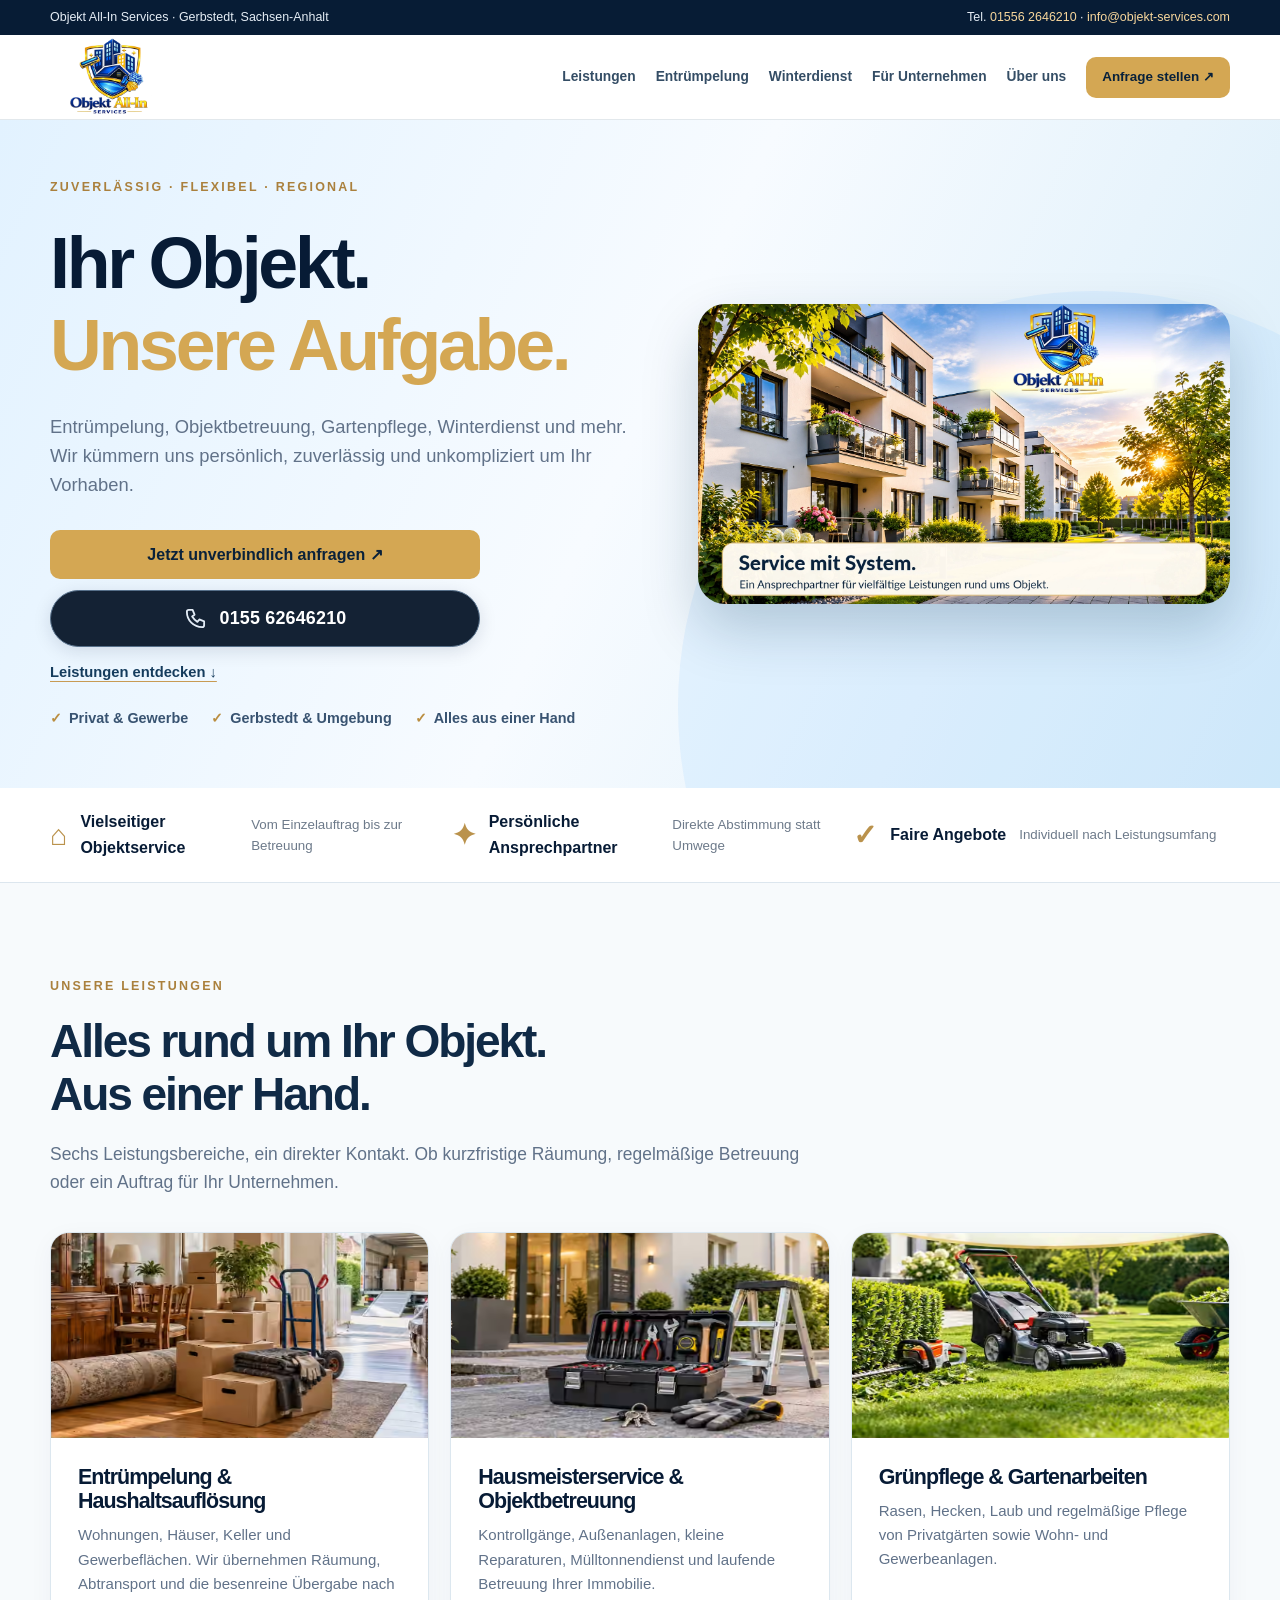
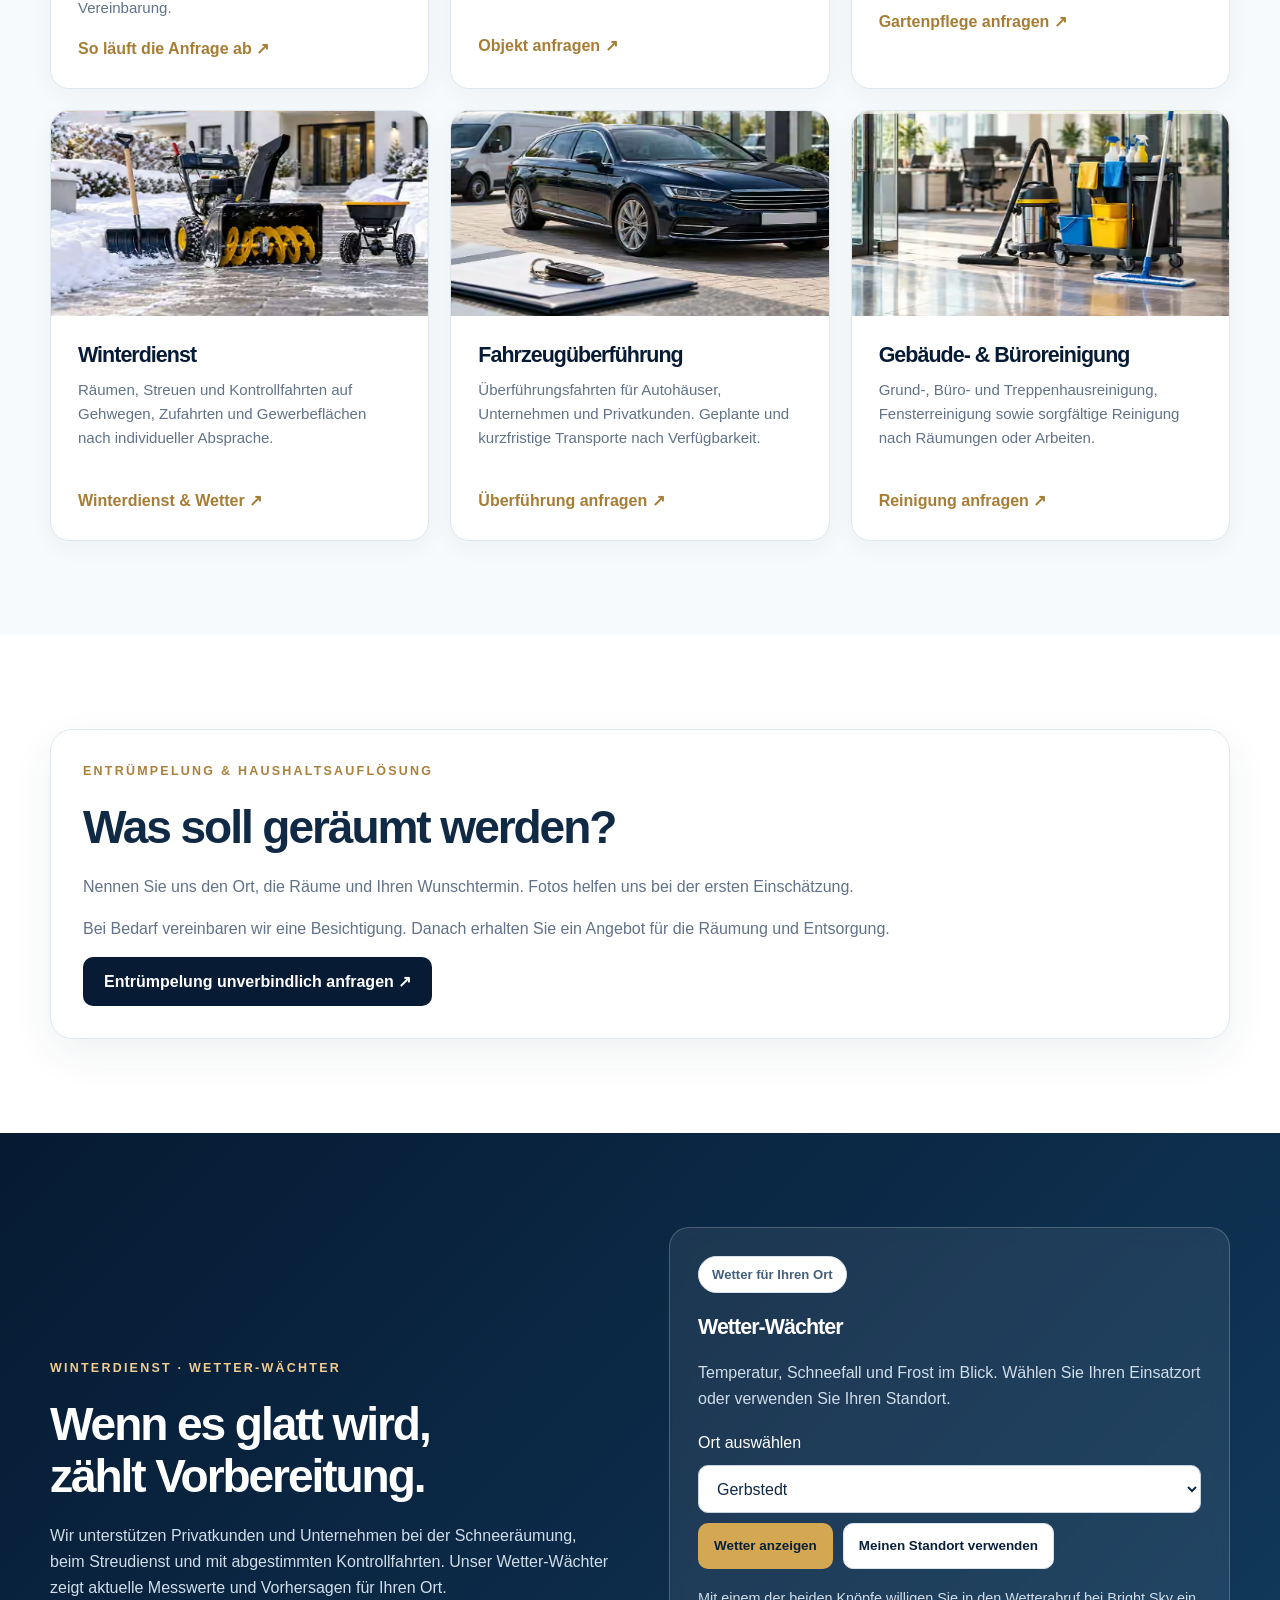
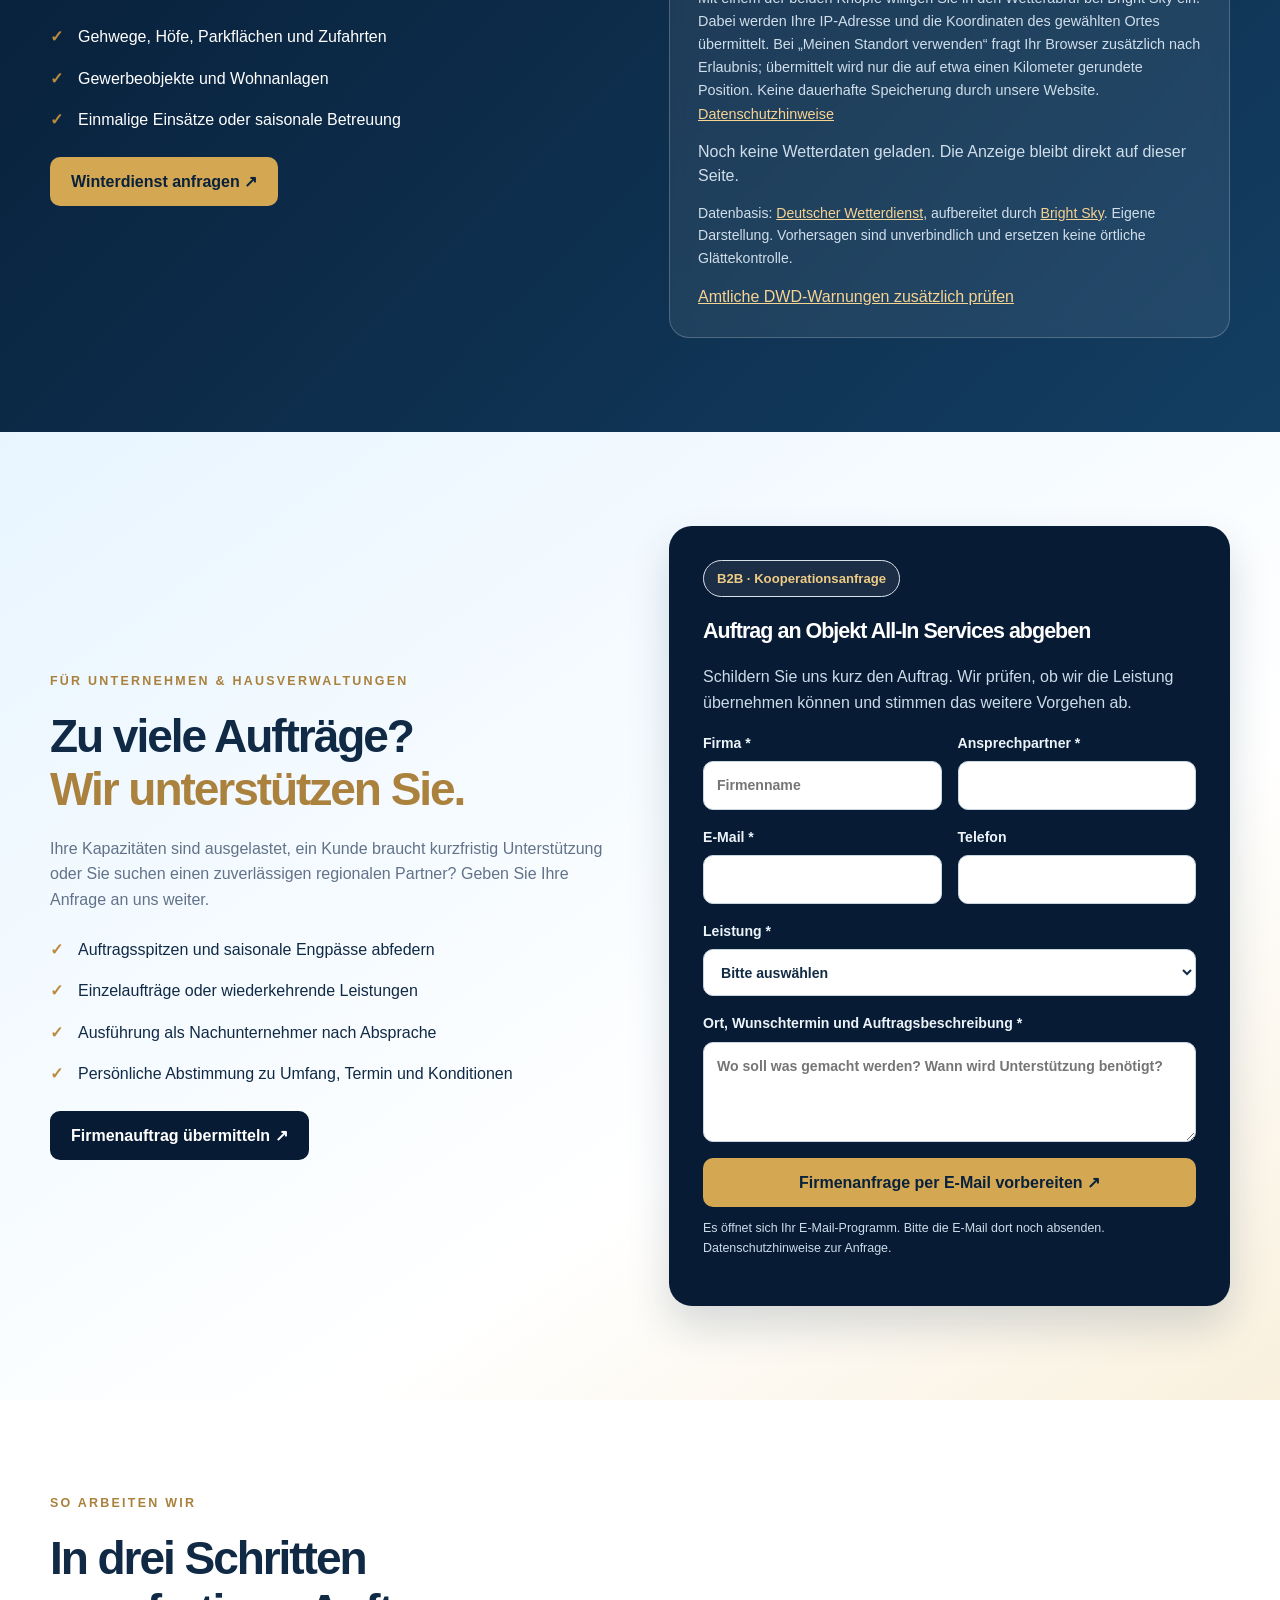
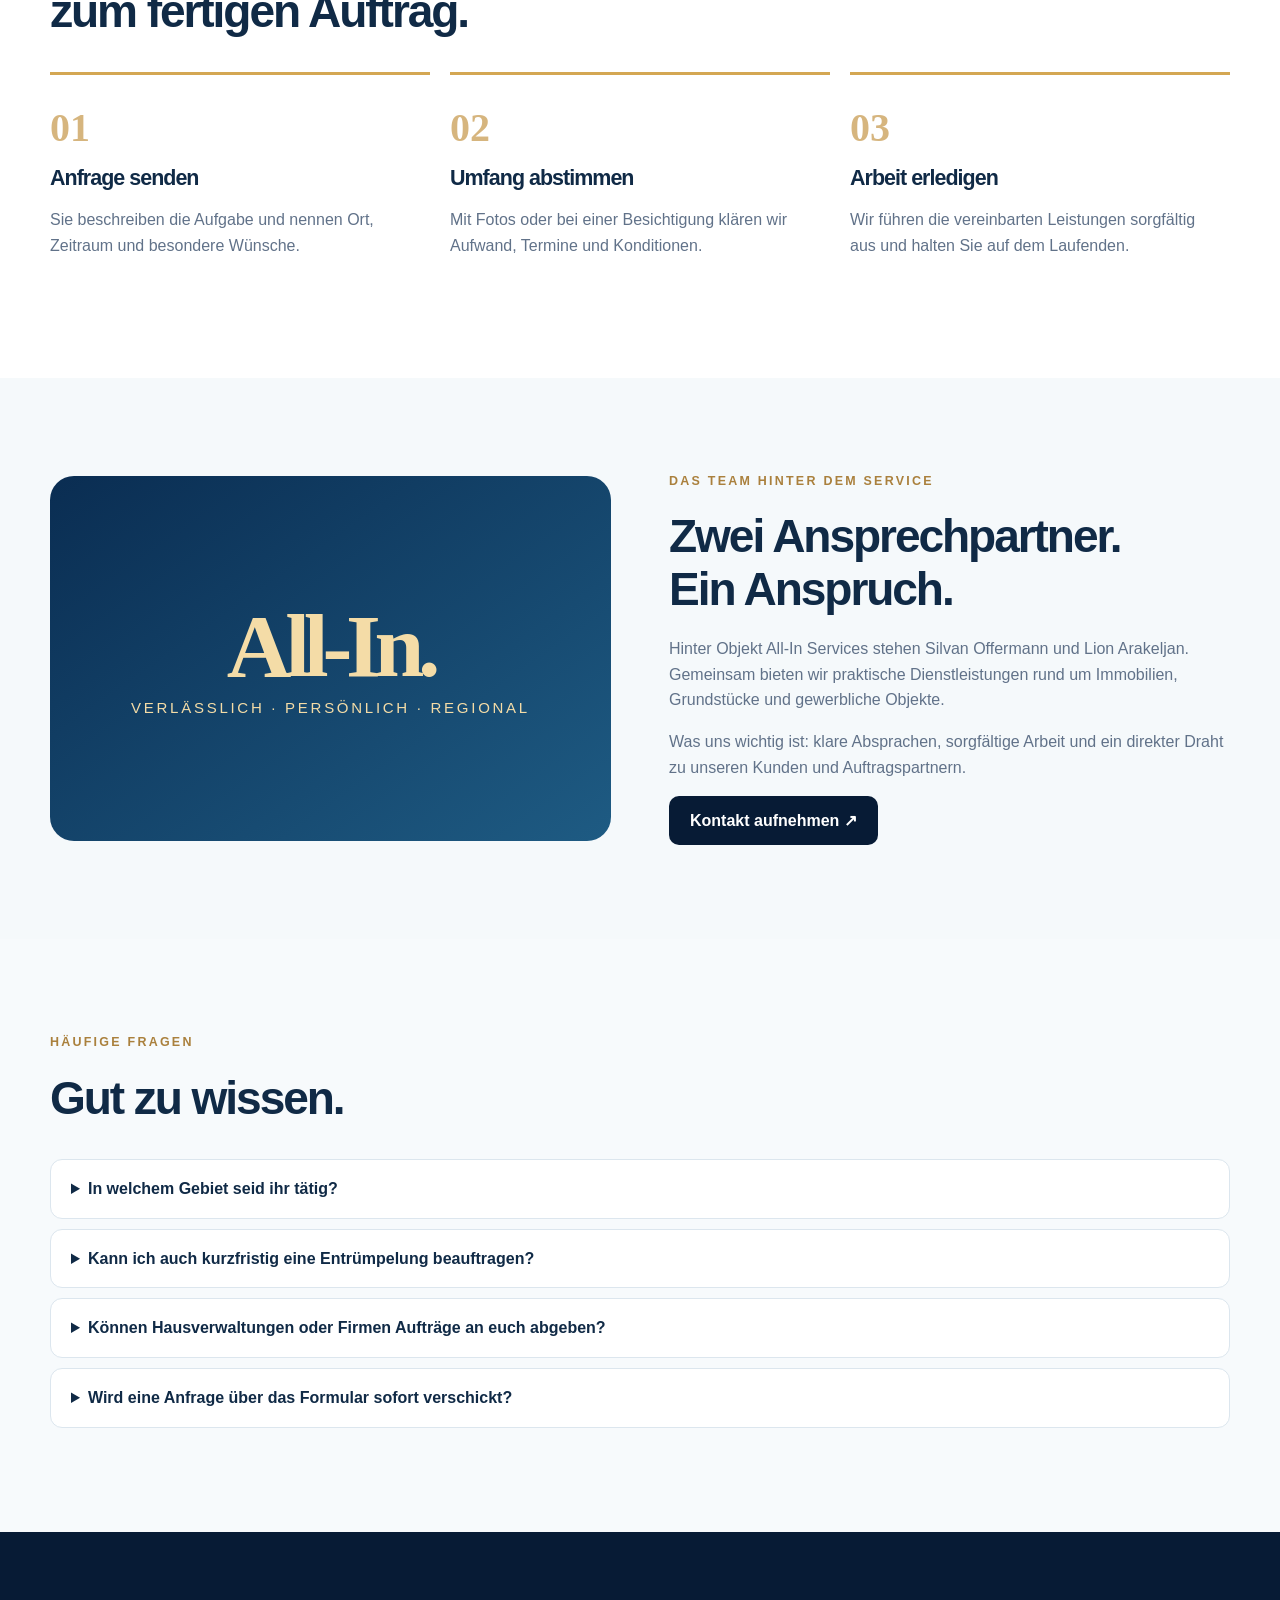
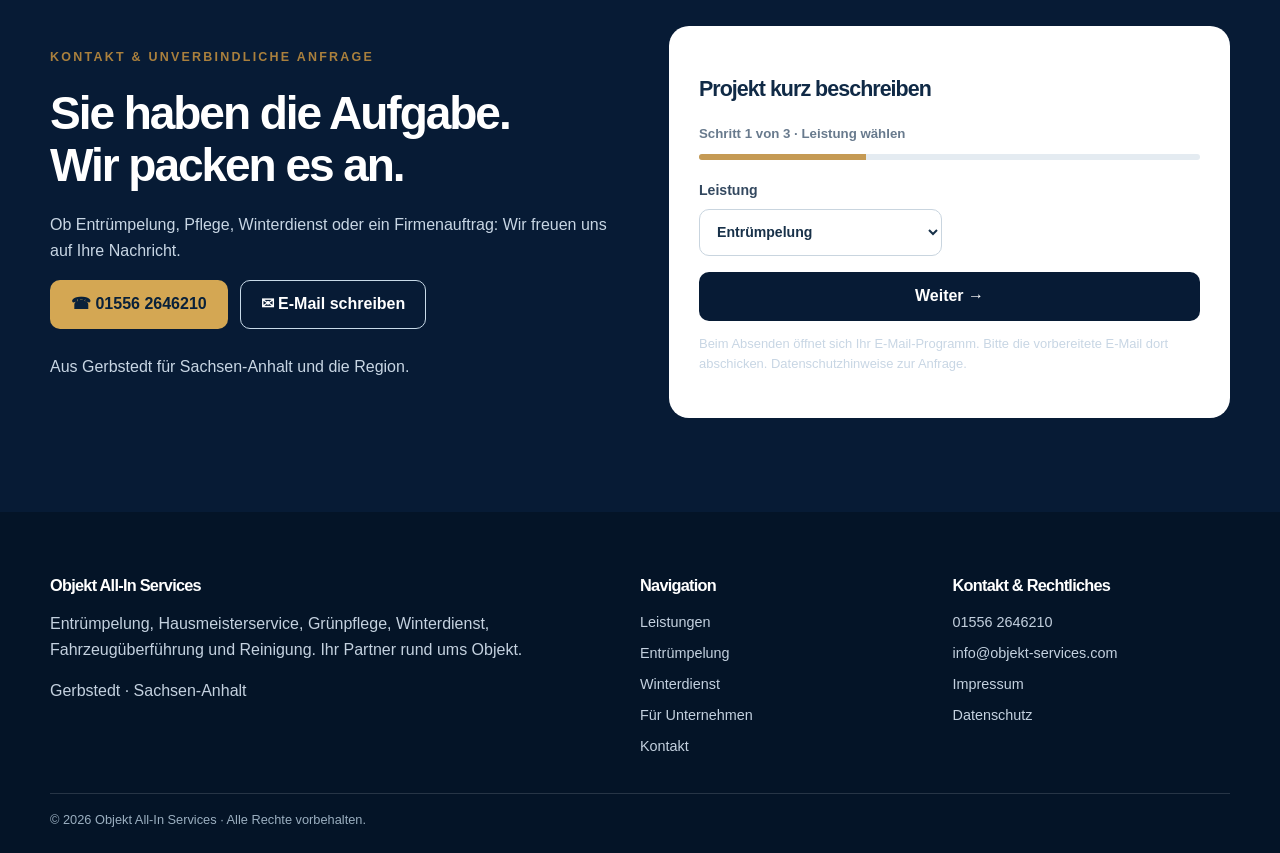
==== commit 26db3c95: "Add opt-in local DWD weather, city selection and approximate browser location" ====
--- a/index.html
+++ b/index.html
@@ -6,6 +6,7 @@
 <meta name="description" content="Entrümpelung und Haushaltsauflösung in Gerbstedt, Eisleben und Halle. Auch Gebäudereinigung, Hausmeisterservice und Winterdienst. Jetzt Angebot anfragen.">
 <meta name="theme-color" content="#071b35"><link rel="icon" type="image/webp" href="/assets/objekt-all-in-logo-transparent.webp?v=20261119">
 <link rel="stylesheet" href="relaunch.css"><link rel="stylesheet" href="mobile-actions.css"><script src="relaunch.js?v=20261119-datenschutz" defer></script>
+<link rel="stylesheet" href="/weather-widget.css?v=20261119"><script src="/weather-widget.js?v=20261119" defer></script>
 </head>
 <body>
 <a class="skip" href="#inhalt">Zum Inhalt springen</a>
@@ -45,8 +46,16 @@
     </div>
   </div>
 </section>
-<section class="section weather" id="wetter"><div class="shell split"><div><div class="eyebrow">Winterdienst · Wetter-Wächter</div><h2>Wenn es glatt wird,<br>zählt Vorbereitung.</h2><p>Wir unterstützen Privatkunden und Unternehmen bei der Schneeräumung, beim Streudienst und mit abgestimmten Kontrollfahrten. Unser Wetter-Wächter führt Sie zu den amtlichen Wetterwarnungen.</p><ul class="detail-list"><li>Gehwege, Höfe, Parkflächen und Zufahrten</li><li>Gewerbeobjekte und Wohnanlagen</li><li>Einmalige Einsätze oder saisonale Betreuung</li></ul><a href="#kontakt" class="btn">Winterdienst anfragen ↗</a></div>
-<div class="weather-box"><span class="pill">Gerbstedt · Sachsen-Anhalt</span><h3>Wetter-Wächter</h3><p>Gibt es eine amtliche Warnung vor Glätte, Schnee oder Sturm? Prüfen Sie die aktuellen Hinweise direkt beim Deutschen Wetterdienst.</p><a class="btn small" style="margin:18px 0" href="https://www.dwd.de/DE/wetter/warnungen_gemeinden/warnWetter_node.html" target="_blank" rel="noopener noreferrer">DWD-Wetterwarnungen öffnen ↗</a><p class="fineprint">Die Warnkarte öffnet sich auf der Website des DWD. Wählen Sie dort Gerbstedt oder Ihren Einsatzort. Hier werden keine Live-Wetterdaten geladen. Amtliche Warnungen ersetzen keine örtliche Glättekontrolle.</p></div></div></section>
+<section class="section weather" id="wetter"><div class="shell split"><div><div class="eyebrow">Winterdienst · Wetter-Wächter</div><h2>Wenn es glatt wird,<br>zählt Vorbereitung.</h2><p>Wir unterstützen Privatkunden und Unternehmen bei der Schneeräumung, beim Streudienst und mit abgestimmten Kontrollfahrten. Unser Wetter-Wächter zeigt aktuelle Messwerte und Vorhersagen für Ihren Ort.</p><ul class="detail-list"><li>Gehwege, Höfe, Parkflächen und Zufahrten</li><li>Gewerbeobjekte und Wohnanlagen</li><li>Einmalige Einsätze oder saisonale Betreuung</li></ul><a href="#kontakt" class="btn">Winterdienst anfragen ↗</a></div>
+<div class="weather-box weather-local" id="local-weather"><span class="pill" id="weather-place">Wetter für Ihren Ort</span><h3>Wetter-Wächter</h3>
+<p>Temperatur, Schneefall und Frost im Blick. Wählen Sie Ihren Einsatzort oder verwenden Sie Ihren Standort.</p>
+<div class="weather-choice"><label for="weather-city">Ort auswählen</label><select id="weather-city"><option value="gerbstedt">Gerbstedt</option><option value="magdeburg">Magdeburg</option><option value="halle">Halle (Saale)</option><option value="eisleben">Lutherstadt Eisleben</option><option value="bernburg">Bernburg</option><option value="aschersleben">Aschersleben</option><option value="koennern">Könnern</option><option value="hettstedt">Hettstedt</option><option value="sangerhausen">Sangerhausen</option><option value="wernigerode">Wernigerode</option><option value="quedlinburg">Quedlinburg</option><option value="erfurt">Erfurt</option><option value="leipzig">Leipzig</option></select><div class="weather-buttons"><button class="btn small" type="button" id="weather-load">Wetter anzeigen</button><button class="btn small ghost" type="button" id="weather-locate">Meinen Standort verwenden</button></div></div>
+<p class="weather-consent">Mit einem der beiden Knöpfe willigen Sie in den Wetterabruf bei Bright Sky ein. Dabei werden Ihre IP-Adresse und die Koordinaten des gewählten Ortes übermittelt. Bei „Meinen Standort verwenden“ fragt Ihr Browser zusätzlich nach Erlaubnis; übermittelt wird nur die auf etwa einen Kilometer gerundete Position. Keine dauerhafte Speicherung durch unsere Website. <a href="/datenschutz#wetter-datenschutz">Datenschutzhinweise</a></p>
+<p class="weather-message" id="weather-message" role="status" aria-live="polite">Noch keine Wetterdaten geladen. Die Anzeige bleibt direkt auf dieser Seite.</p>
+<div id="weather-results" hidden><div class="weather-measurement"><span>Aktuelles Wetter · Messwerte aus der Umgebung</span><div class="weather-temp" id="weather-temp">– °C</div><p id="weather-now"></p><p id="weather-current-snow"></p><p class="fineprint" id="weather-current-time"></p><p class="fineprint" id="weather-station"></p></div>
+<h4>Ausblick auf die nächsten 24 Stunden</h4><p class="fineprint" id="weather-coverage"></p><div class="weather-summary"><div><span>Schneevorhersage</span><strong id="weather-snow"></strong></div><div><span>Niedrigste vorhergesagte Temperatur</span><strong id="weather-min"></strong></div><div><span>Frost und Glätte</span><strong id="weather-frost"></strong></div></div><h4>Die nächsten Stunden</h4><ul class="weather-hours" id="weather-hours"></ul><p id="weather-advice"></p><a class="btn small" href="#kontakt">Winterdienst anfragen</a><p class="weather-source" id="weather-retrieved"></p></div>
+<button type="button" class="weather-stop" id="weather-stop" hidden>Wetterabruf beenden und Einwilligung widerrufen</button>
+<p class="weather-source">Datenbasis: <a href="https://www.dwd.de/" target="_blank" rel="noopener noreferrer">Deutscher Wetterdienst</a>, aufbereitet durch <a href="https://brightsky.dev/" target="_blank" rel="noopener noreferrer">Bright Sky</a>. Eigene Darstellung. Vorhersagen sind unverbindlich und ersetzen keine örtliche Glättekontrolle.</p><a href="https://www.dwd.de/DE/wetter/warnungen_gemeinden/warnWetter_node.html" target="_blank" rel="noopener noreferrer">Amtliche DWD-Warnungen zusätzlich prüfen</a><noscript><p>Für die Wetteranzeige benötigen Sie JavaScript. Die amtlichen Warnungen erreichen Sie über den Link oben.</p></noscript></div></div></section>
 <section class="section partner" id="partner"><div class="shell split"><div><div class="eyebrow">Für Unternehmen & Hausverwaltungen</div><h2>Zu viele Aufträge?<br><span style="color:#aa813d">Wir unterstützen Sie.</span></h2><p>Ihre Kapazitäten sind ausgelastet, ein Kunde braucht kurzfristig Unterstützung oder Sie suchen einen zuverlässigen regionalen Partner? Geben Sie Ihre Anfrage an uns weiter.</p><ul class="detail-list"><li>Auftragsspitzen und saisonale Engpässe abfedern</li><li>Einzelaufträge oder wiederkehrende Leistungen</li><li>Ausführung als Nachunternehmer nach Absprache</li><li>Persönliche Abstimmung zu Umfang, Termin und Konditionen</li></ul><a href="#partner-anfrage" class="btn dark">Firmenauftrag übermitteln ↗</a></div>
 <div class="partner-card" id="partner-anfrage"><span class="pill tag">B2B · Kooperationsanfrage</span><h3>Auftrag an Objekt All-In Services abgeben</h3><p>Schildern Sie uns kurz den Auftrag. Wir prüfen, ob wir die Leistung übernehmen können und stimmen das weitere Vorgehen ab.</p>
 <form id="partner-form"><div class="calc-form"><label class="field">Firma *<input required name="Firma" autocomplete="organization" placeholder="Firmenname"></label><label class="field">Ansprechpartner *<input required name="Ansprechpartner" autocomplete="name"></label><label class="field">E-Mail *<input required type="email" name="E-Mail" autocomplete="email"></label><label class="field">Telefon<input type="tel" name="Telefon" autocomplete="tel"></label><label class="field wide">Leistung *<select name="Leistung" required><option value="">Bitte auswählen</option><option>Entrümpelung / Haushaltsauflösung</option><option>Hausmeisterservice / Objektbetreuung</option><option>Grünpflege / Gartenarbeiten</option><option>Winterdienst</option><option>Fahrzeugüberführung</option><option>Reinigung</option><option>Sonstiger Auftrag</option></select></label><label class="field wide">Ort, Wunschtermin und Auftragsbeschreibung *<textarea name="Auftragsdetails" required placeholder="Wo soll was gemacht werden? Wann wird Unterstützung benötigt?"></textarea></label></div>
--- a/relaunch.css
+++ b/relaunch.css
@@ -0,0 +1,33 @@
+:root{--ink:#102a46;--navy:#071b35;--blue:#123f68;--light:#eaf4fc;--gold:#d4a753;--goldp:#f5deb1;--muted:#617289;--line:#dce6ee;--white:#fff;--radius:22px}
+*{box-sizing:border-box}html{scroll-behavior:smooth;scroll-padding-top:90px}body{margin:0;font:16px/1.6 'DM Sans',Arial,sans-serif;color:var(--ink);background:white}a{text-decoration:none;color:inherit}button,input,textarea,select{font:inherit}button{cursor:pointer}h1,h2,h3{font-family:Manrope,Arial,sans-serif;line-height:1.14;letter-spacing:-.045em}h1{font-size:clamp(2.7rem,5.6vw,5.7rem);margin:.35em 0}h2{font-size:clamp(2rem,3.6vw,3.5rem);margin:.4em 0 .45em}h3{font-size:1.34rem}p{color:var(--muted)}.shell{width:min(1180px,calc(100% - 40px));margin:auto}.skip{position:absolute;left:0;top:-100px;padding:10px;background:white;z-index:50}.skip:focus{top:0}
+.topline{background:#071c35;color:#e5edf5;font-size:.78rem}.topline .shell{display:flex;justify-content:space-between;gap:20px;align-items:center;min-height:35px}.topline a{color:#f8d79c}.header{background:rgba(255,255,255,.96);border-bottom:1px solid #e2e8ec;position:sticky;top:0;z-index:30;backdrop-filter:blur(15px)}.nav{display:flex;align-items:center;gap:24px;justify-content:space-between;min-height:84px}.brand{display:flex;align-items:center;gap:10px;flex-shrink:0}.brand-shot{height:78px;width:122px;display:block;background:transparent!important;object-fit:contain;object-position:center;flex-shrink:0;border:0;border-radius:0;filter:drop-shadow(0 1px 1px rgba(255,255,255,.25))}.brand-letter{display:none;color:var(--navy);font-weight:800;font-size:1.15rem}.navlist{display:flex;align-items:center;gap:20px}.navlist>a:not(.btn){font-size:.86rem;font-weight:700;color:#344d65}.navlist>a:hover{color:#b58b44}.mobile-toggle{display:none;border:1px solid var(--line);background:white;padding:9px 12px;border-radius:9px;font-size:1.2rem}.btn{display:inline-flex;align-items:center;justify-content:center;gap:8px;border:1px solid transparent;padding:13px 20px;border-radius:10px;min-height:49px;font-weight:800;line-height:1.2;background:var(--gold);color:#09213a;transition:background .2s,transform .2s,box-shadow .2s}.btn:hover{transform:translateY(-2px);box-shadow:0 12px 23px #001c3230;background:#e5ba70}.btn.dark{color:white;background:var(--navy)}.btn.dark:hover{background:#133b5d}.btn.outline{background:transparent;border-color:#c8dae8;color:#fff}.btn.outline:hover{background:#ffffff1a}.btn.ghost{background:white;border-color:#d8e3eb}.btn.small{min-height:41px;padding:10px 15px;font-size:.84rem}.eyebrow{text-transform:uppercase;letter-spacing:.18em;font-size:.78rem;color:#aa803d;font-weight:800}.section{padding:94px 0}.section.light{background:#f7fafc}.section .intro{max-width:760px;margin-bottom:35px}.intro>p:last-child{font-size:1.09rem}.highlight{color:var(--gold)}.hero{background:linear-gradient(115deg,#e2f2ff 0%,#f7fbff 49%,#d9edf9 100%);overflow:hidden;position:relative}.hero:before{content:'';position:absolute;inset:auto -18% -50% auto;background:#9ad1fb31;width:65vw;height:65vw;border-radius:50%}.hero-grid{display:grid;grid-template-columns:1.07fr .93fr;align-items:center;gap:35px;min-height:610px;padding:58px 0}.hero h1{color:var(--navy)}.hero .lead{font-size:1.15rem;max-width:600px}.hero-actions{display:flex;flex-wrap:wrap;gap:12px;margin:28px 0}.small-points{display:flex;flex-wrap:wrap;gap:14px 23px;font-size:.9rem;color:#385371;font-weight:700}.small-points span:before{content:'✓';color:#ba8e41;padding-right:7px}.hero-image{position:relative;min-height:455px;border-radius:27px;background:linear-gradient(160deg,#0a3558,#245f89);overflow:hidden;box-shadow:0 25px 55px #062c4a35}.hero-image:before{content:'';position:absolute;inset:0;background:url('assets/firmenszenen.avif') 50% 0/300% 300% no-repeat;opacity:.96}.hero-image:after{content:'';position:absolute;inset:35% 0 0;background:linear-gradient(transparent,#041d3dd5)}.hero-bubble{position:absolute;bottom:23px;left:22px;right:22px;z-index:2;background:#ffffffec;padding:18px 22px;border-radius:15px;color:var(--navy);box-shadow:0 12px 30px #061b3d25}.hero-bubble strong{display:block;font-size:1.15rem}.hero-bubble small{display:block;color:#526777}.hero-stamp{position:absolute;z-index:2;top:20px;right:20px;background:#eec36e;color:#10283f;font-weight:900;padding:10px 15px;border-radius:30px;font-size:.8rem}.quick-strip{border-bottom:1px solid var(--line);background:white}.quick-grid{display:grid;grid-template-columns:repeat(3,1fr);gap:25px;padding:21px 0}.quick-grid div{display:flex;align-items:center;gap:13px;font-weight:800;color:var(--navy)}.quick-grid span{color:#ba924c;font-size:1.8rem}.quick-grid small{display:block;font-weight:500;color:#6d7a8a}.service-grid{display:grid;grid-template-columns:repeat(3,1fr);gap:21px}.service{overflow:hidden;border:1px solid #dce7ef;border-radius:19px;background:white;box-shadow:0 6px 24px #1234530b;transition:transform .2s}.service:hover{transform:translateY(-4px)}.service-image{height:205px;background-image:url('assets/firmenszenen.avif');background-size:300% 300%;background-color:#e6eef5;background-repeat:no-repeat}.sprite-clear{background-position:50% 0}.sprite-maintain{background-position:100% 0}.sprite-garden{background-position:0 50%}.sprite-snow{background-position:50% 50%}.sprite-transfer{background-position:100% 50%}.sprite-clean{background-position:0 100%}.service-content{padding:27px}.service-content h3{margin:0 0 10px;color:var(--navy)}.service-content p{font-size:.94rem;min-height:94px;margin:0 0 16px}.service-content a{color:#a77d36;font-weight:800}.service-content a:hover{text-decoration:underline}.split{display:grid;grid-template-columns:1fr 1fr;gap:58px;align-items:center}.detail-list{padding-left:0;list-style:none}.detail-list li{padding:8px 0 8px 28px;position:relative}.detail-list li:before{content:'✓';position:absolute;left:0;color:#bb8c3a;font-weight:900}.glass{background:white;border:1px solid #dce8ef;border-radius:22px;padding:32px;box-shadow:0 15px 40px #17324c12}.calc-form{display:grid;grid-template-columns:1fr 1fr;gap:16px}.field{display:block;font-size:.88rem;font-weight:750;color:#33485f}.field input,.field select,.field textarea{display:block;width:100%;background:white;color:#183149;border:1px solid #c9d5df;border-radius:10px;padding:12px 13px;min-height:47px;margin-top:7px}.field textarea{min-height:100px;resize:vertical}.field input:focus,.field textarea:focus,.field select:focus{outline:3px solid #bad8ef}.field.wide{grid-column:1/-1}.calc-result{margin:22px 0 0;background:#eef7fd;padding:22px;border-radius:15px;display:grid;grid-template-columns:1fr auto;align-items:center;gap:13px}.calc-result strong{font-size:2.6rem;font-weight:900;line-height:1;color:#0a3154}.calc-result p{font-size:.78rem;margin:5px 0 0}.cube-box{background:radial-gradient(circle at 50% 30%,#d5ebff,#e5f3ff 55%,#fafcff);padding:35px;min-height:340px;border-radius:23px;display:grid;place-items:center;position:relative}.cube{height:164px;width:164px;position:relative;transform-style:preserve-3d;transform:rotateX(-21deg) rotateY(-33deg);perspective:600px}.cube-face{position:absolute;width:160px;height:160px;border:3px solid #2b668c88;background:linear-gradient(0deg,#327cb960,#effaff83)}.cube-front{transform:translateZ(80px);overflow:hidden}.cube-side{transform:rotateY(90deg) translateZ(80px);overflow:hidden}.cube-top{transform:rotateX(90deg) translateZ(80px);background:#edf9ffb5}.cube-fill{position:absolute;bottom:0;left:0;right:0;height:45%;background:linear-gradient(0deg,#0b548e,#48a0d6a8);transition:height .3s}.cube-text{position:absolute;bottom:22px;text-align:center;font-weight:800;color:#295273;font-size:.82rem}.pill{display:inline-flex;border:1px solid #d8e2eb;background:#fff;border-radius:100px;padding:7px 13px;font-size:.82rem;font-weight:750;color:#45617d}.weather{background:linear-gradient(135deg,#061a32,#133e62);color:white;position:relative;overflow:hidden}.weather p{color:#d0deea}.weather .eyebrow{color:#f0cc8d}.weather-box{border:1px solid #ffffff35;background:#ffffff13;backdrop-filter:blur(8px);border-radius:20px;padding:32px}.weather-temp{font-size:4rem;font-weight:900;line-height:1}.weather-status{font-size:.98rem;color:#e4edf3}.weather-details{display:grid;grid-template-columns:1fr 1fr;gap:13px;margin:23px 0}.weather-details div{background:#ffffff13;padding:17px;border-radius:12px}.weather-details strong{display:block;font-size:1.18rem}.weather-details small{color:#c4d4e3}.weather-box a{text-decoration:underline;color:#f7d392}.partner{background:linear-gradient(145deg,#e8f5ff,#fff 65%,#f9f0dd)}.partner-card{background:var(--navy);color:white;padding:34px;border-radius:23px;box-shadow:0 20px 42px #0c28402a}.partner-card p{color:#cbdce8}.partner-card .tag{background:#ffffff15;color:#efcc86}.steps{display:grid;grid-template-columns:repeat(3,1fr);gap:20px}.step{border-top:3px solid var(--gold);padding:21px 15px 10px 0}.step strong{font-family:Manrope;font-size:2.5rem;color:#d6b57e}.step h3{margin:.3em 0}.about{background:#f5f9fb}.about-visual{border-radius:24px;background:linear-gradient(145deg,#0a2d52,#1e5b83);min-height:365px;display:flex;align-items:center;justify-content:center;flex-direction:column;text-align:center;color:#f4dca7}.about-visual strong{font-size:clamp(3rem,7vw,6rem);line-height:1.1;letter-spacing:-.07em;font-family:Manrope}.about-visual small{font-size:.94rem;letter-spacing:.18em}.faq details{border:1px solid var(--line);border-radius:12px;padding:16px 20px;margin-bottom:10px;background:white}.faq summary{font-weight:800;cursor:pointer}.faq details p{margin-bottom:0}.contact-section{background:var(--navy);color:white}.contact-section p{color:#c8d6e4}.contact-form{background:white;color:var(--ink);padding:30px;border-radius:20px}.contact-note{font-size:.81rem;color:#708093}.contact-methods{display:flex;gap:12px;flex-wrap:wrap}.footer{background:#041427;color:#d0dce7;padding:48px 0 22px}.footer p,.footer a{color:#c4d1df}.footer .grid{display:grid;grid-template-columns:2fr 1fr 1fr;gap:35px}.footer h3{font-size:1.02rem;color:white}.footerlinks{display:grid;gap:8px;font-size:.9rem}.footerbottom{border-top:1px solid #ffffff24;margin-top:35px;padding-top:16px;font-size:.8rem;color:#9bafc0}.fineprint{font-size:.78rem!important}.note{background:#fff9ed;border-left:3px solid #c9a056;padding:10px 15px;font-size:.87rem}.hidden{display:none!important}
+@media(max-width:1050px){.navlist{gap:11px}.navlist>a:not(.btn){font-size:.77rem}.brand-shot{height:68px;width:104px}.hero-grid{gap:18px}.service-grid{grid-template-columns:repeat(2,1fr)}}@media(max-width:780px){.topline .shell span:last-child{display:none}.nav{min-height:73px}.mobile-toggle{display:block}.navlist{display:none;position:absolute;left:0;right:0;top:73px;background:white;flex-direction:column;align-items:stretch;gap:16px;padding:22px;box-shadow:0 15px 20px #0d29451e}.navlist.open{display:flex}.navlist>a:not(.btn){font-size:1rem}.hero-grid,.split{grid-template-columns:1fr}.hero-grid{padding:55px 0;min-height:0}.hero-image{min-height:355px}.section{padding:68px 0}.quick-grid{grid-template-columns:1fr;gap:12px;padding:18px 0}.service-grid,.steps,.footer .grid{grid-template-columns:1fr}.service-content p{min-height:0}.calc-form{grid-template-columns:1fr}.split{gap:22px}.contact-form,.glass{padding:22px}.footer .grid{gap:25px}.brand-shot{height:69px;width:106px}}@media(max-width:440px){.shell{width:calc(100% - 30px)}.hero-image{min-height:300px}.hero h1{font-size:2.65rem}.service-image{height:185px}.weather-box{padding:24px}.weather-details{grid-template-columns:1fr 1fr}.weather-temp{font-size:3.1rem}}@media(prefers-reduced-motion:reduce){*,*:before,*:after{scroll-behavior:auto!important;transition:none!important}}
+
+.partner-card .field{color:#ecf4f9}.partner-card .field input,.partner-card .field textarea,.partner-card .field select{color:#122b45}.partner-card .mail-note{color:#ffdd9d}.wizard-head{margin:2px 0 19px}.wizard-track{height:6px;background:#e4ebf1;border-radius:99px;overflow:hidden;margin-top:10px}.wizard-progress{height:100%;background:#c59a54;width:33.33%;transition:width .25s}.wizard-step[hidden]{display:none}.wizard-controls{display:flex;justify-content:space-between;gap:12px;margin-top:16px}.wizard-controls .btn{flex:1}.wizard-controls [hidden]{display:none}.wizard-label{color:#687a8d;font-size:.83rem;font-weight:750}
+
+/* Startseitenmotiv in voller Bildqualität, ohne Ausschnitt und ohne doppelte Textüberlagerung */
+.hero-image{min-height:0;aspect-ratio:1672/941;height:auto;background:#e2eff6}
+.hero-image::before,.hero-image::after{content:none;display:none}
+.hero-image img{display:block;width:100%;height:100%;object-fit:contain}
+
+
+/* Direkte Anrufoption unter der Hauptanfrage, auf Mobilgeräten groß und gut antippbar. */
+.hero-actions{display:flex;flex-direction:column;align-items:flex-start;gap:14px;margin:30px 0 23px}
+.hero-action-stack{display:flex;flex-direction:column;gap:11px;width:min(100%,430px)}
+.hero-action-stack .hero-request{width:100%;text-align:center}
+.hero-call{
+  color-scheme:dark;display:inline-flex;align-items:center;justify-content:center;gap:13px;
+  width:100%;min-height:57px;padding:12px 22px;border:1px solid #566f89;border-radius:999px;
+  background:#142234!important;color:#fff!important;font-size:1.12rem;font-weight:800;line-height:1.2;
+  letter-spacing:.01em;box-shadow:0 4px 18px #061b3520;transition:background .2s,transform .2s
+}
+.hero-call svg{flex-shrink:0;color:#e3ecf6;stroke:currentColor}
+.hero-call:hover,.hero-call:focus-visible{background:#254461!important;transform:translateY(-1px);outline-offset:3px}
+.hero-discover{color:#153c5d;font-weight:800;font-size:.92rem;text-decoration:underline;text-decoration-color:#c89b53;text-underline-offset:4px}
+.hero-discover:hover{color:#a27331}
+@media(max-width:780px){
+  .hero-actions,.hero-action-stack{width:100%}
+  .hero-call{min-height:57px;font-size:1.13rem}
+  .hero-action-stack .hero-request{min-height:57px}
+}
+@media(prefers-reduced-motion:reduce){.hero-call{transition:none}}
--- a/mobile-actions.css
+++ b/mobile-actions.css
@@ -0,0 +1,42 @@
+/* Dauerhaft sichtbare mobile Kontaktleiste */
+.mobile-action-bar{display:none}
+@media(max-width:780px){
+  html{scroll-padding-bottom:112px}
+  body{padding-bottom:calc(88px + env(safe-area-inset-bottom,0px))}
+  .mobile-action-bar{
+    color-scheme:dark;
+    position:fixed;bottom:0;left:0;right:0;z-index:1100;
+    display:flex;align-items:center;gap:12px;
+    padding:10px max(15px,env(safe-area-inset-right,0px)) calc(10px + env(safe-area-inset-bottom,0px)) max(15px,env(safe-area-inset-left,0px));
+    background:#061538!important;
+    border-top:1px solid rgba(199,216,243,.28);
+    box-shadow:0 -9px 22px rgba(1,12,33,.22);
+    font-family:system-ui,-apple-system,"Segoe UI",Roboto,Arial,sans-serif;
+  }
+  .mobile-action-bar a{
+    box-sizing:border-box;min-width:0;flex:1;
+    display:inline-flex;align-items:center;justify-content:center;gap:10px;
+    min-height:54px;padding:12px 10px;
+    border-radius:999px;text-decoration:none!important;
+    font-size:clamp(15px,4.2vw,19px);font-weight:780;line-height:1.15;
+    white-space:nowrap;text-align:center;
+    -webkit-tap-highlight-color:transparent;
+  }
+  .mobile-action-bar .mobile-call{
+    color:#fff!important;-webkit-text-fill-color:#fff;
+    background:linear-gradient(180deg,#ec860e,#be5100)!important;
+    border:1px solid #ff9c28;
+  }
+  .mobile-action-bar .mobile-inquiry{
+    color:#fff!important;-webkit-text-fill-color:#fff;
+    background:#071942!important;border:2px solid #dae8ff;
+  }
+  .mobile-action-bar .mobile-call svg{flex:0 0 20px;width:20px;height:20px;stroke:#fff;fill:none;stroke-width:2;stroke-linecap:round;stroke-linejoin:round}
+  .mobile-action-bar a:focus-visible{outline:3px solid #ffd86f;outline-offset:2px}
+  .mobile-action-bar a:active{filter:brightness(.92)}
+  #kontakt{scroll-margin-top:95px}
+}
+@media(max-width:360px){
+  .mobile-action-bar{gap:8px;padding-left:10px;padding-right:10px}
+  .mobile-action-bar a{font-size:15px;gap:7px;padding:11px 6px}
+}
--- a/weather-widget.css
+++ b/weather-widget.css
@@ -0,0 +1 @@
+.weather-box.weather-local{padding:28px;min-width:0}.weather-local .weather-choice{display:grid;gap:10px;margin:18px 0}.weather-local select{width:100%;font:inherit;padding:12px 38px 12px 14px;border:1px solid #c5d3df;border-radius:10px;background:#fff;color:#102a46;min-height:48px}.weather-local .weather-buttons{display:flex;flex-wrap:wrap;gap:10px}.weather-local .weather-buttons .btn{min-height:46px;white-space:normal}.weather-local .weather-consent{font-size:.9rem;line-height:1.6}.weather-local .weather-message{font-size:1rem;line-height:1.5;margin:14px 0}.weather-local .weather-measurement{padding:16px 0;border-bottom:1px solid #dce6ee}.weather-local .weather-measurement .weather-temp{font-size:3rem;line-height:1.2}.weather-local .weather-measurement p{margin:6px 0}.weather-local .weather-summary{display:grid;gap:10px;margin:18px 0}.weather-local .weather-summary div{padding:14px;background:#edf4fa;border-radius:12px}.weather-local .weather-summary span{display:block;font-size:.9rem;color:#435b70;margin-bottom:5px}.weather-local .weather-summary strong{font-size:1.1rem}.weather-local .weather-hours{display:grid;grid-template-columns:repeat(3,minmax(0,1fr));gap:8px;list-style:none;padding:0;margin:12px 0}.weather-local .weather-hours li{display:grid;gap:5px;padding:10px 6px;text-align:center;border:1px solid #dce6ee;border-radius:10px;font-size:.88rem;overflow-wrap:anywhere}.weather-local .weather-hours strong{font-size:1rem}.weather-local .weather-source{font-size:.88rem;line-height:1.6;margin-top:14px}.weather-local .weather-stop{border:0;background:none;text-decoration:underline;color:#284d70;cursor:pointer;font:inherit;padding:8px 0;font-size:.9rem}.weather-local[data-risk="true"] .weather-summary{border-left:4px solid #b37a12;padding-left:10px}.weather-local [hidden]{display:none!important}.weather-local .btn:disabled{opacity:.65;cursor:wait}.weather-local h4{margin:18px 0 8px;font-size:1.1rem}@media(max-width:480px){.weather-box.weather-local{padding:20px}.weather-local .weather-buttons{display:grid}.weather-local .weather-buttons .btn{width:100%}}
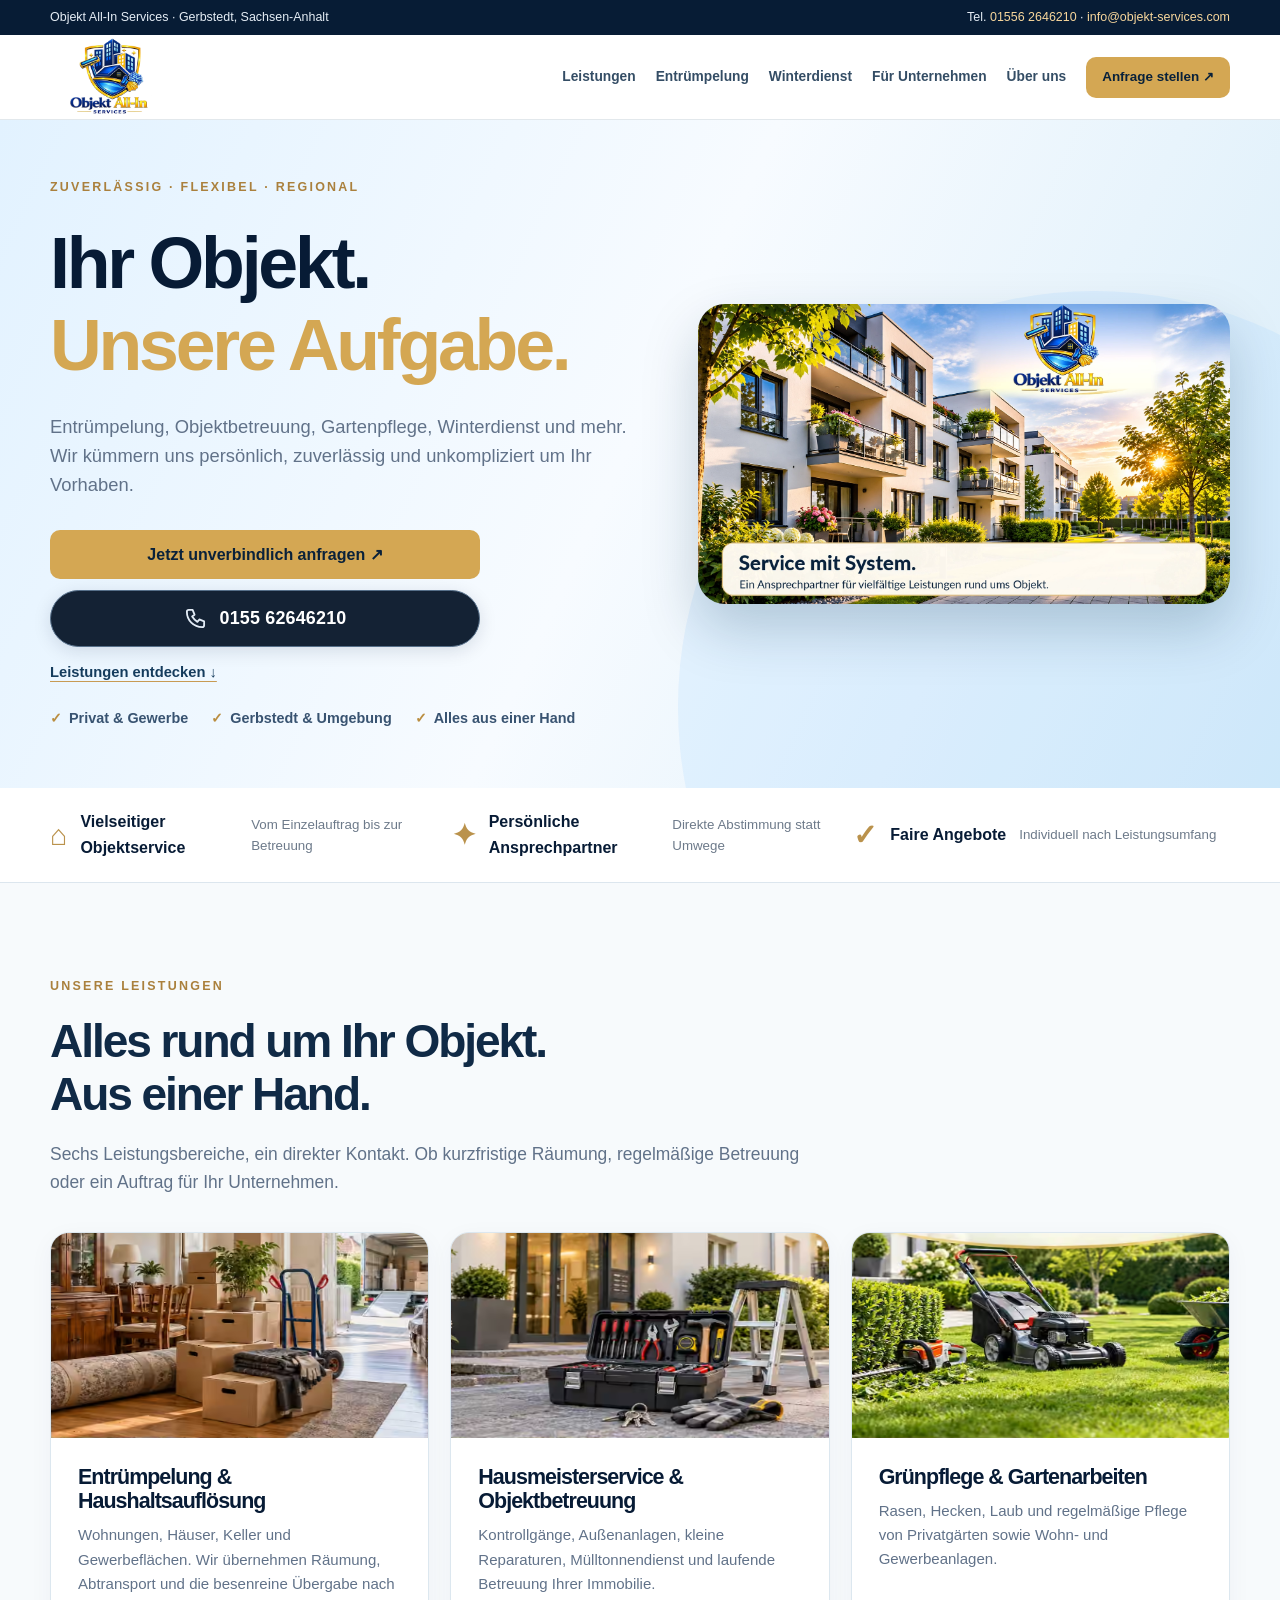
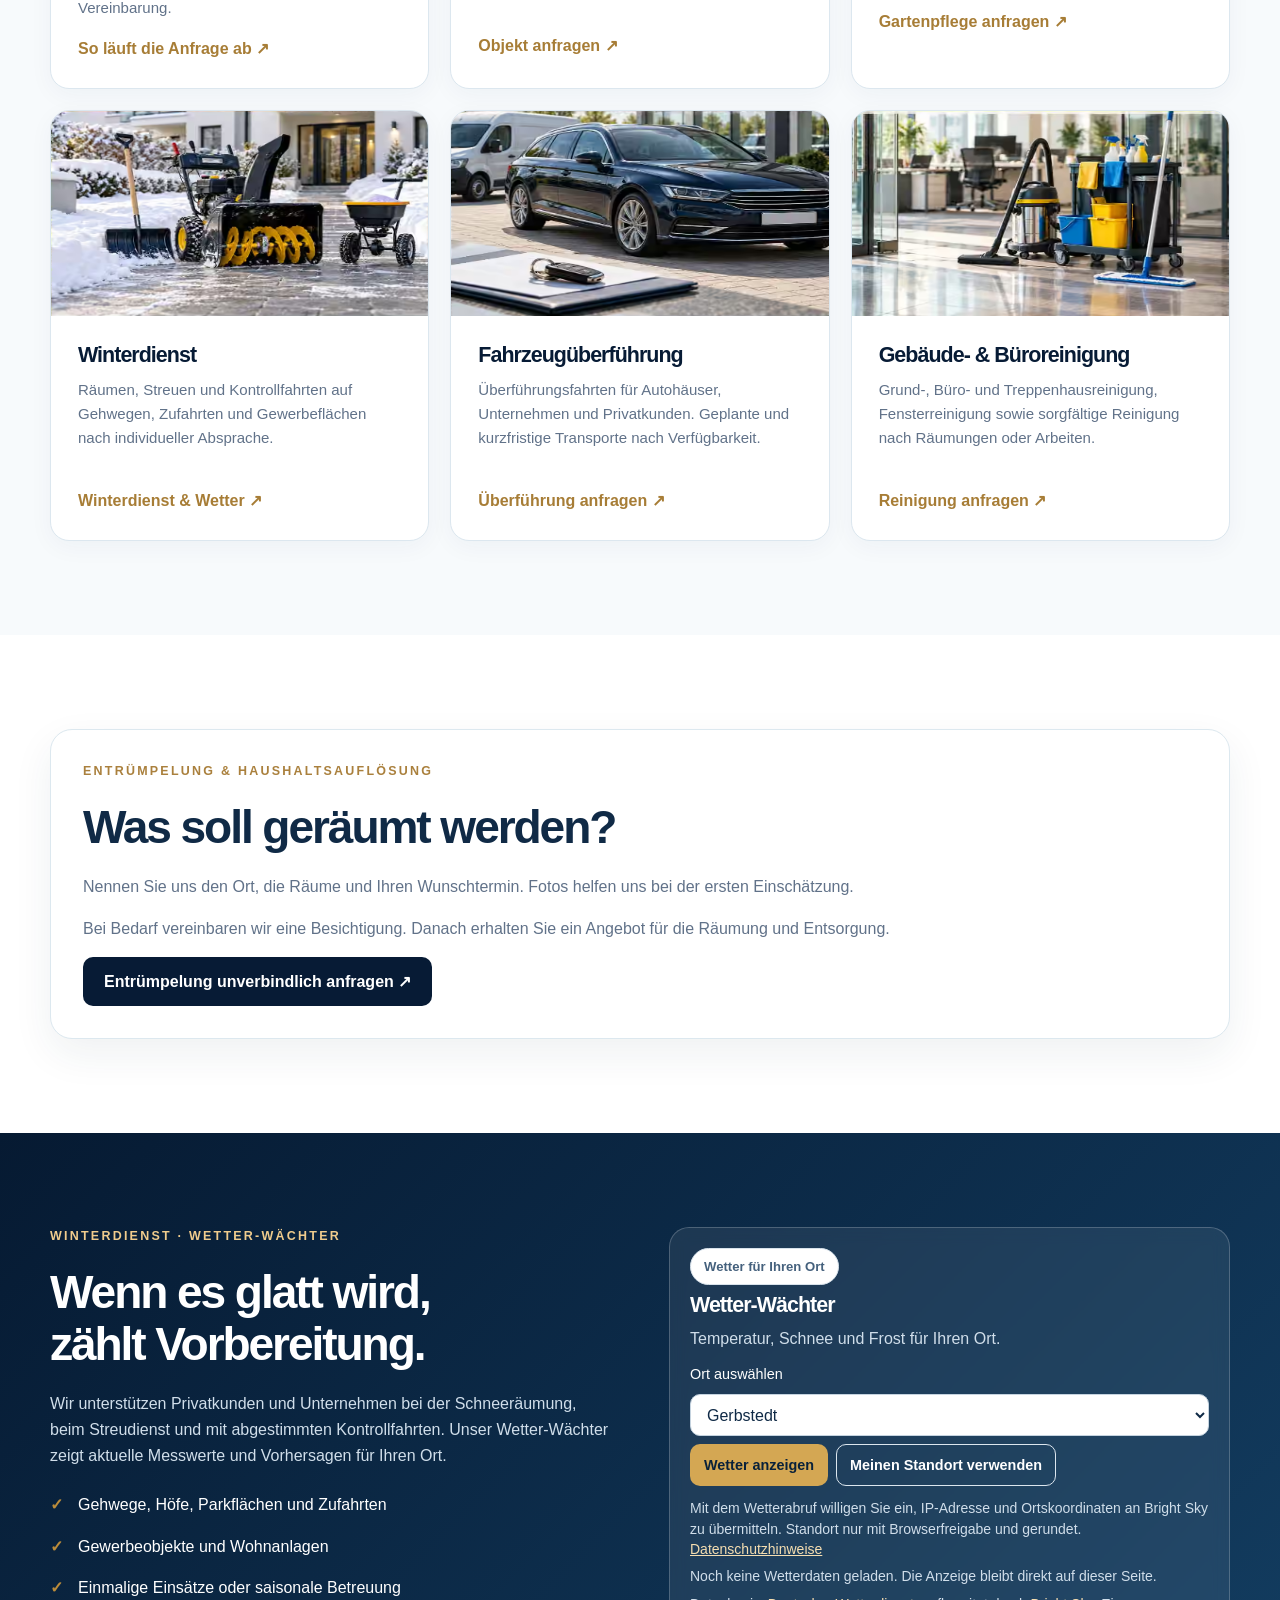
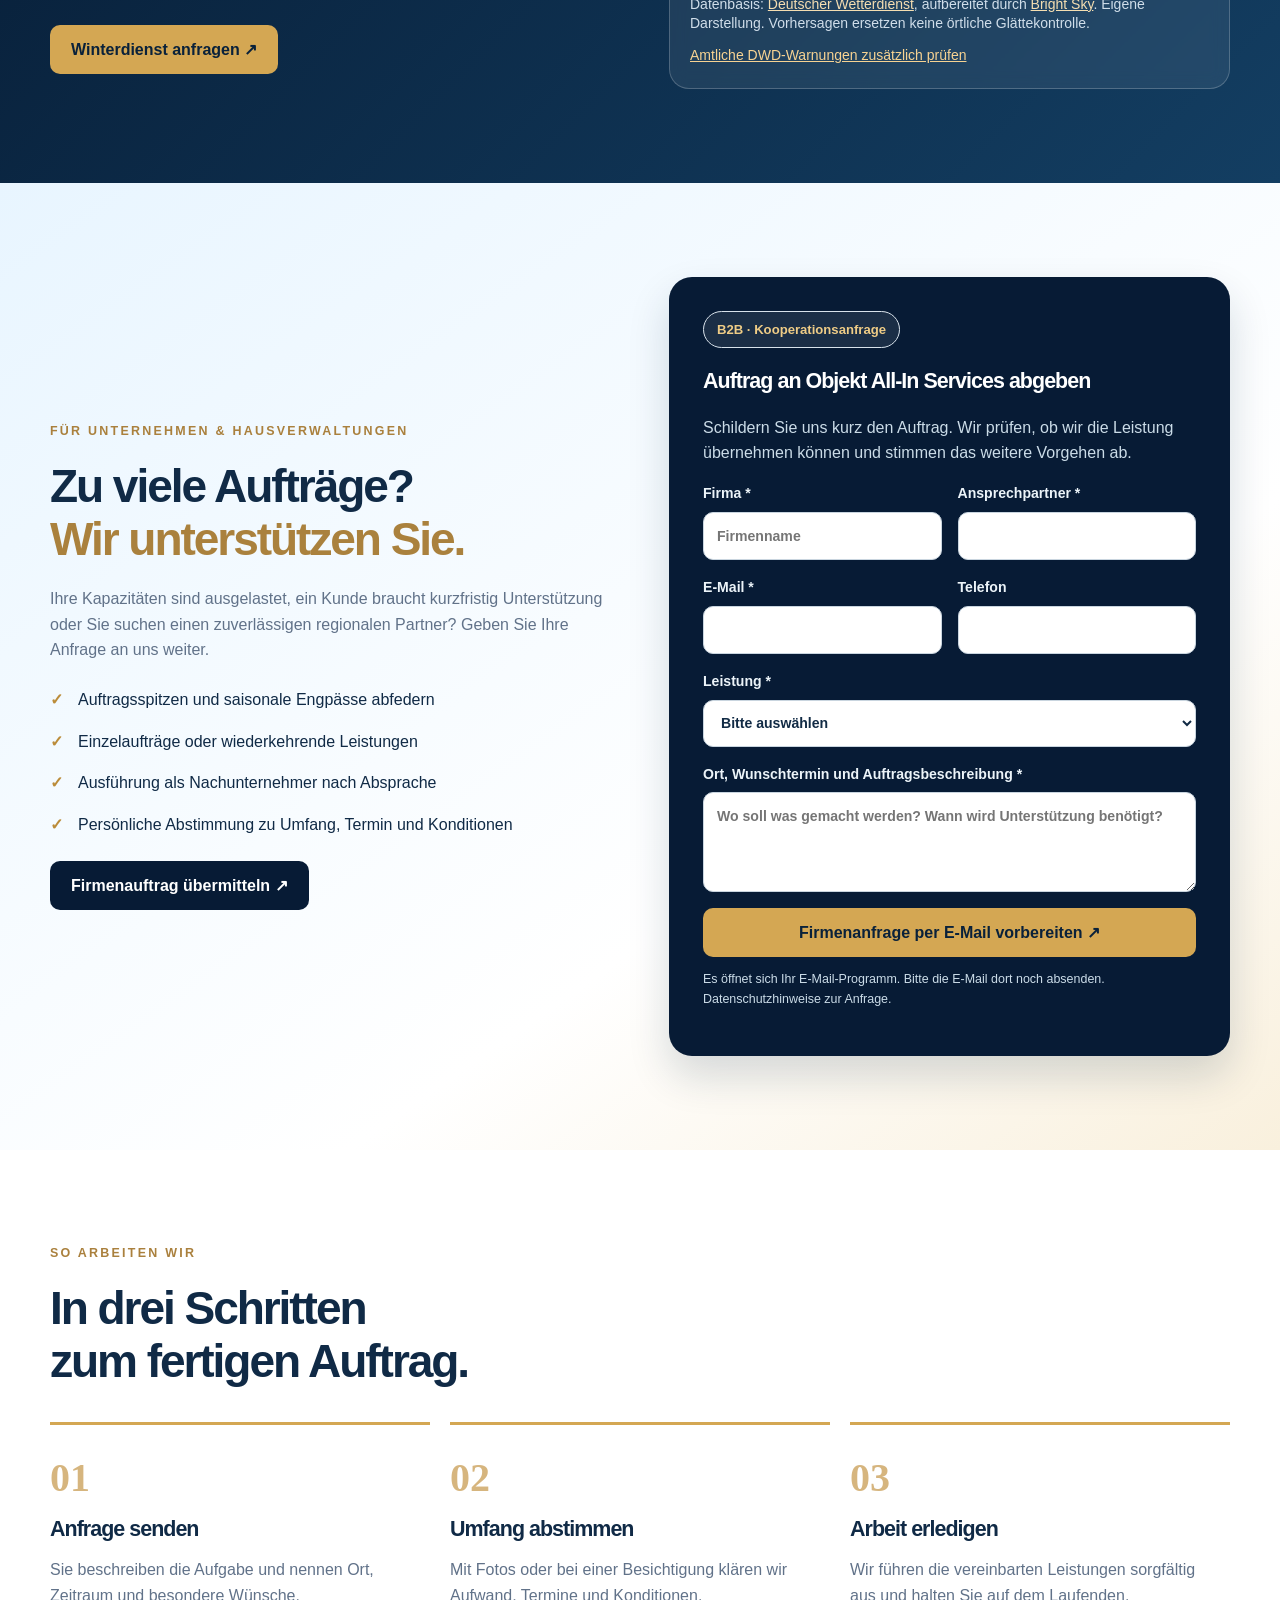
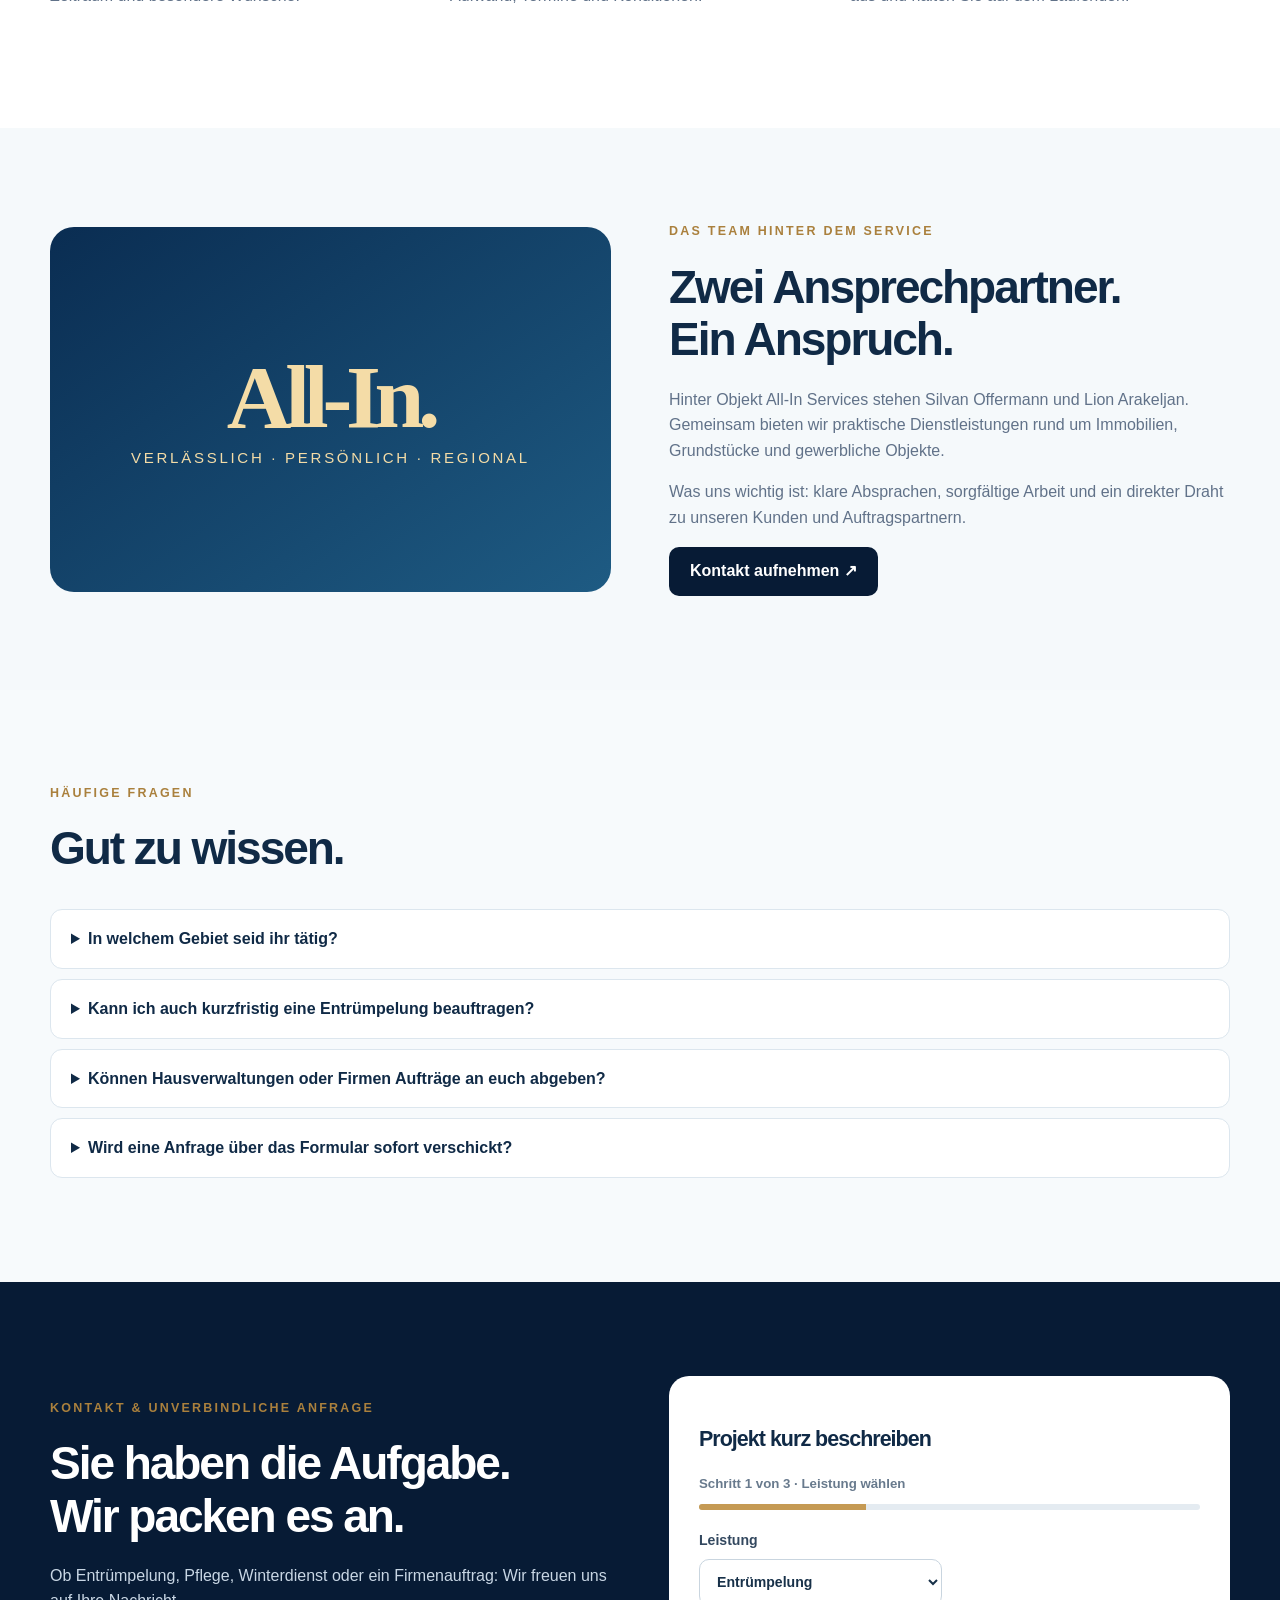
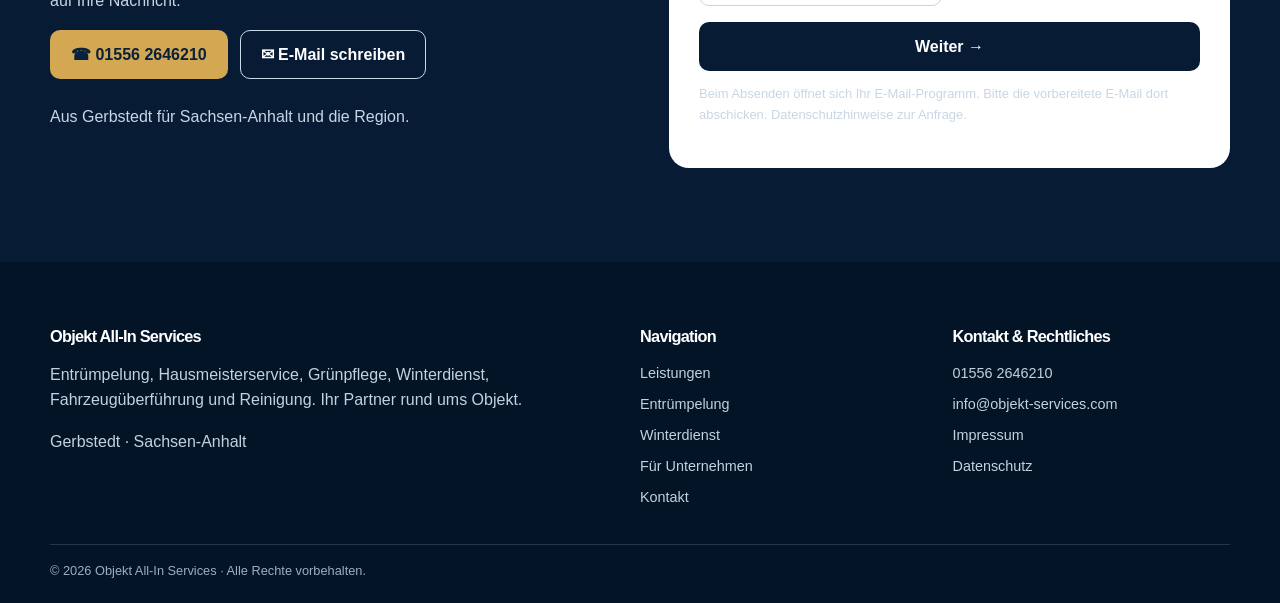
==== commit 32d0ed30: "Compact weather card and collapse hourly forecast and station details" ====
--- a/index.html
+++ b/index.html
@@ -6,7 +6,7 @@
 <meta name="description" content="Entrümpelung und Haushaltsauflösung in Gerbstedt, Eisleben und Halle. Auch Gebäudereinigung, Hausmeisterservice und Winterdienst. Jetzt Angebot anfragen.">
 <meta name="theme-color" content="#071b35"><link rel="icon" type="image/webp" href="/assets/objekt-all-in-logo-transparent.webp?v=20261119">
 <link rel="stylesheet" href="relaunch.css"><link rel="stylesheet" href="mobile-actions.css"><script src="relaunch.js?v=20261119-datenschutz" defer></script>
-<link rel="stylesheet" href="/weather-widget.css?v=20261119"><script src="/weather-widget.js?v=20261119" defer></script>
+<link rel="stylesheet" href="/weather-widget.css?v=20261119-kompakt"><script src="/weather-widget.js?v=20261119" defer></script>
 </head>
 <body>
 <a class="skip" href="#inhalt">Zum Inhalt springen</a>
@@ -48,14 +48,14 @@
 </section>
 <section class="section weather" id="wetter"><div class="shell split"><div><div class="eyebrow">Winterdienst · Wetter-Wächter</div><h2>Wenn es glatt wird,<br>zählt Vorbereitung.</h2><p>Wir unterstützen Privatkunden und Unternehmen bei der Schneeräumung, beim Streudienst und mit abgestimmten Kontrollfahrten. Unser Wetter-Wächter zeigt aktuelle Messwerte und Vorhersagen für Ihren Ort.</p><ul class="detail-list"><li>Gehwege, Höfe, Parkflächen und Zufahrten</li><li>Gewerbeobjekte und Wohnanlagen</li><li>Einmalige Einsätze oder saisonale Betreuung</li></ul><a href="#kontakt" class="btn">Winterdienst anfragen ↗</a></div>
 <div class="weather-box weather-local" id="local-weather"><span class="pill" id="weather-place">Wetter für Ihren Ort</span><h3>Wetter-Wächter</h3>
-<p>Temperatur, Schneefall und Frost im Blick. Wählen Sie Ihren Einsatzort oder verwenden Sie Ihren Standort.</p>
+<p>Temperatur, Schnee und Frost für Ihren Ort.</p>
 <div class="weather-choice"><label for="weather-city">Ort auswählen</label><select id="weather-city"><option value="gerbstedt">Gerbstedt</option><option value="magdeburg">Magdeburg</option><option value="halle">Halle (Saale)</option><option value="eisleben">Lutherstadt Eisleben</option><option value="bernburg">Bernburg</option><option value="aschersleben">Aschersleben</option><option value="koennern">Könnern</option><option value="hettstedt">Hettstedt</option><option value="sangerhausen">Sangerhausen</option><option value="wernigerode">Wernigerode</option><option value="quedlinburg">Quedlinburg</option><option value="erfurt">Erfurt</option><option value="leipzig">Leipzig</option></select><div class="weather-buttons"><button class="btn small" type="button" id="weather-load">Wetter anzeigen</button><button class="btn small ghost" type="button" id="weather-locate">Meinen Standort verwenden</button></div></div>
-<p class="weather-consent">Mit einem der beiden Knöpfe willigen Sie in den Wetterabruf bei Bright Sky ein. Dabei werden Ihre IP-Adresse und die Koordinaten des gewählten Ortes übermittelt. Bei „Meinen Standort verwenden“ fragt Ihr Browser zusätzlich nach Erlaubnis; übermittelt wird nur die auf etwa einen Kilometer gerundete Position. Keine dauerhafte Speicherung durch unsere Website. <a href="/datenschutz#wetter-datenschutz">Datenschutzhinweise</a></p>
+<p class="weather-consent">Mit dem Wetterabruf willigen Sie ein, IP-Adresse und Ortskoordinaten an Bright Sky zu übermitteln. Standort nur mit Browserfreigabe und gerundet. <a href="/datenschutz#wetter-datenschutz">Datenschutzhinweise</a></p>
 <p class="weather-message" id="weather-message" role="status" aria-live="polite">Noch keine Wetterdaten geladen. Die Anzeige bleibt direkt auf dieser Seite.</p>
-<div id="weather-results" hidden><div class="weather-measurement"><span>Aktuelles Wetter · Messwerte aus der Umgebung</span><div class="weather-temp" id="weather-temp">– °C</div><p id="weather-now"></p><p id="weather-current-snow"></p><p class="fineprint" id="weather-current-time"></p><p class="fineprint" id="weather-station"></p></div>
-<h4>Ausblick auf die nächsten 24 Stunden</h4><p class="fineprint" id="weather-coverage"></p><div class="weather-summary"><div><span>Schneevorhersage</span><strong id="weather-snow"></strong></div><div><span>Niedrigste vorhergesagte Temperatur</span><strong id="weather-min"></strong></div><div><span>Frost und Glätte</span><strong id="weather-frost"></strong></div></div><h4>Die nächsten Stunden</h4><ul class="weather-hours" id="weather-hours"></ul><p id="weather-advice"></p><a class="btn small" href="#kontakt">Winterdienst anfragen</a><p class="weather-source" id="weather-retrieved"></p></div>
-<button type="button" class="weather-stop" id="weather-stop" hidden>Wetterabruf beenden und Einwilligung widerrufen</button>
-<p class="weather-source">Datenbasis: <a href="https://www.dwd.de/" target="_blank" rel="noopener noreferrer">Deutscher Wetterdienst</a>, aufbereitet durch <a href="https://brightsky.dev/" target="_blank" rel="noopener noreferrer">Bright Sky</a>. Eigene Darstellung. Vorhersagen sind unverbindlich und ersetzen keine örtliche Glättekontrolle.</p><a href="https://www.dwd.de/DE/wetter/warnungen_gemeinden/warnWetter_node.html" target="_blank" rel="noopener noreferrer">Amtliche DWD-Warnungen zusätzlich prüfen</a><noscript><p>Für die Wetteranzeige benötigen Sie JavaScript. Die amtlichen Warnungen erreichen Sie über den Link oben.</p></noscript></div></div></section>
+<div id="weather-results" hidden><div class="weather-measurement"><span>Aktuelles Wetter · Messwerte aus der Umgebung</span><div class="weather-temp" id="weather-temp">– °C</div><p id="weather-now"></p><p id="weather-current-snow"></p></div>
+<h4>Nächste 24 Stunden</h4><div class="weather-summary"><div><span>Schneevorhersage</span><strong id="weather-snow"></strong></div><div><span>Niedrigste vorhergesagte Temperatur</span><strong id="weather-min"></strong></div><div><span>Frost und Glätte</span><strong id="weather-frost"></strong></div></div><details class="weather-more"><summary>Stundenverlauf und Messdetails</summary><p class="fineprint" id="weather-coverage"></p><ul class="weather-hours" id="weather-hours"></ul><p class="fineprint" id="weather-current-time"></p><p class="fineprint" id="weather-station"></p><p class="weather-source" id="weather-retrieved"></p></details><p id="weather-advice"></p><a class="btn small" href="#kontakt">Winterdienst anfragen</a></div>
+<button type="button" class="weather-stop" id="weather-stop" hidden>Wetterabruf beenden / Einwilligung widerrufen</button>
+<p class="weather-source">Datenbasis: <a href="https://www.dwd.de/" target="_blank" rel="noopener noreferrer">Deutscher Wetterdienst</a>, aufbereitet durch <a href="https://brightsky.dev/" target="_blank" rel="noopener noreferrer">Bright Sky</a>. Eigene Darstellung. Vorhersagen ersetzen keine örtliche Glättekontrolle.</p><a href="https://www.dwd.de/DE/wetter/warnungen_gemeinden/warnWetter_node.html" target="_blank" rel="noopener noreferrer">Amtliche DWD-Warnungen zusätzlich prüfen</a><noscript><p>Für die Wetteranzeige benötigen Sie JavaScript. Die amtlichen Warnungen erreichen Sie über den Link oben.</p></noscript></div></div></section>
 <section class="section partner" id="partner"><div class="shell split"><div><div class="eyebrow">Für Unternehmen & Hausverwaltungen</div><h2>Zu viele Aufträge?<br><span style="color:#aa813d">Wir unterstützen Sie.</span></h2><p>Ihre Kapazitäten sind ausgelastet, ein Kunde braucht kurzfristig Unterstützung oder Sie suchen einen zuverlässigen regionalen Partner? Geben Sie Ihre Anfrage an uns weiter.</p><ul class="detail-list"><li>Auftragsspitzen und saisonale Engpässe abfedern</li><li>Einzelaufträge oder wiederkehrende Leistungen</li><li>Ausführung als Nachunternehmer nach Absprache</li><li>Persönliche Abstimmung zu Umfang, Termin und Konditionen</li></ul><a href="#partner-anfrage" class="btn dark">Firmenauftrag übermitteln ↗</a></div>
 <div class="partner-card" id="partner-anfrage"><span class="pill tag">B2B · Kooperationsanfrage</span><h3>Auftrag an Objekt All-In Services abgeben</h3><p>Schildern Sie uns kurz den Auftrag. Wir prüfen, ob wir die Leistung übernehmen können und stimmen das weitere Vorgehen ab.</p>
 <form id="partner-form"><div class="calc-form"><label class="field">Firma *<input required name="Firma" autocomplete="organization" placeholder="Firmenname"></label><label class="field">Ansprechpartner *<input required name="Ansprechpartner" autocomplete="name"></label><label class="field">E-Mail *<input required type="email" name="E-Mail" autocomplete="email"></label><label class="field">Telefon<input type="tel" name="Telefon" autocomplete="tel"></label><label class="field wide">Leistung *<select name="Leistung" required><option value="">Bitte auswählen</option><option>Entrümpelung / Haushaltsauflösung</option><option>Hausmeisterservice / Objektbetreuung</option><option>Grünpflege / Gartenarbeiten</option><option>Winterdienst</option><option>Fahrzeugüberführung</option><option>Reinigung</option><option>Sonstiger Auftrag</option></select></label><label class="field wide">Ort, Wunschtermin und Auftragsbeschreibung *<textarea name="Auftragsdetails" required placeholder="Wo soll was gemacht werden? Wann wird Unterstützung benötigt?"></textarea></label></div>
--- a/weather-widget.css
+++ b/weather-widget.css
@@ -1 +1,34 @@
 .weather-box.weather-local{padding:28px;min-width:0}.weather-local .weather-choice{display:grid;gap:10px;margin:18px 0}.weather-local select{width:100%;font:inherit;padding:12px 38px 12px 14px;border:1px solid #c5d3df;border-radius:10px;background:#fff;color:#102a46;min-height:48px}.weather-local .weather-buttons{display:flex;flex-wrap:wrap;gap:10px}.weather-local .weather-buttons .btn{min-height:46px;white-space:normal}.weather-local .weather-consent{font-size:.9rem;line-height:1.6}.weather-local .weather-message{font-size:1rem;line-height:1.5;margin:14px 0}.weather-local .weather-measurement{padding:16px 0;border-bottom:1px solid #dce6ee}.weather-local .weather-measurement .weather-temp{font-size:3rem;line-height:1.2}.weather-local .weather-measurement p{margin:6px 0}.weather-local .weather-summary{display:grid;gap:10px;margin:18px 0}.weather-local .weather-summary div{padding:14px;background:#edf4fa;border-radius:12px}.weather-local .weather-summary span{display:block;font-size:.9rem;color:#435b70;margin-bottom:5px}.weather-local .weather-summary strong{font-size:1.1rem}.weather-local .weather-hours{display:grid;grid-template-columns:repeat(3,minmax(0,1fr));gap:8px;list-style:none;padding:0;margin:12px 0}.weather-local .weather-hours li{display:grid;gap:5px;padding:10px 6px;text-align:center;border:1px solid #dce6ee;border-radius:10px;font-size:.88rem;overflow-wrap:anywhere}.weather-local .weather-hours strong{font-size:1rem}.weather-local .weather-source{font-size:.88rem;line-height:1.6;margin-top:14px}.weather-local .weather-stop{border:0;background:none;text-decoration:underline;color:#284d70;cursor:pointer;font:inherit;padding:8px 0;font-size:.9rem}.weather-local[data-risk="true"] .weather-summary{border-left:4px solid #b37a12;padding-left:10px}.weather-local [hidden]{display:none!important}.weather-local .btn:disabled{opacity:.65;cursor:wait}.weather-local h4{margin:18px 0 8px;font-size:1.1rem}@media(max-width:480px){.weather-box.weather-local{padding:20px}.weather-local .weather-buttons{display:grid}.weather-local .weather-buttons .btn{width:100%}}
+.weather-local .weather-summary div{color:#102a46}.weather-local .weather-summary strong{color:#102a46}.weather-local .weather-source a,.weather-local .weather-consent a{color:#f5deb1;text-decoration:underline}
+.weather-local a.btn{color:#102a46;text-decoration:none}.weather-local .weather-stop{color:#f5deb1}.weather-local .weather-buttons .ghost{border:1px solid #dce6ee;color:#fff;background:transparent}
+
+/* Compact weather card: essential weather stays visible, detail rows expand on demand. */
+#wetter .split{align-items:start}
+.weather-box.weather-local{padding:20px}
+.weather-local>h3{margin:8px 0}
+.weather-local>p{margin:8px 0}
+.weather-local .weather-choice{gap:8px;margin:12px 0}
+.weather-local .weather-choice label{font-size:.9rem}
+.weather-local select{min-height:42px;padding:9px 34px 9px 12px}
+.weather-local .weather-buttons{gap:8px}
+.weather-local .weather-buttons .btn{min-height:42px;padding:10px 13px;font-size:.9rem}
+.weather-local .weather-consent{font-size:.875rem;line-height:1.45}
+.weather-local .weather-message{font-size:.875rem;line-height:1.4;margin:8px 0}
+.weather-local .weather-measurement{padding:10px 0;display:grid;grid-template-columns:auto 1fr;gap:2px 14px;align-items:center}
+.weather-local .weather-measurement>span{grid-column:1/-1;font-size:.875rem}
+.weather-local .weather-measurement .weather-temp{font-size:2.5rem;grid-row:2/4}
+.weather-local .weather-measurement p{margin:2px 0;font-size:.95rem}
+.weather-local .weather-summary{grid-template-columns:1fr 1fr;gap:8px;margin:10px 0}
+.weather-local .weather-summary div{padding:10px}
+.weather-local .weather-summary div:last-child{grid-column:1/-1}
+.weather-local .weather-summary span{font-size:.875rem;margin-bottom:3px}
+.weather-local .weather-summary strong{font-size:1rem}
+.weather-local h4{margin:12px 0 6px;font-size:1rem}
+.weather-local .weather-more{border:1px solid #ffffff40;border-radius:10px;padding:9px 12px;margin:10px 0;color:#fff;background:transparent}
+.weather-local .weather-more summary{cursor:pointer;font-size:.95rem;color:#fff;background:transparent;padding:0}
+.weather-local .weather-more p{font-size:.875rem;line-height:1.5}
+.weather-local #weather-advice{font-size:.95rem;line-height:1.4;margin:10px 0}
+.weather-local .weather-source{font-size:.875rem;line-height:1.4;margin:8px 0}
+.weather-local .weather-stop{font-size:.875rem;padding:6px 0}
+.weather-local>a:not(.btn){font-size:.875rem}
+@media(max-width:480px){.weather-box.weather-local{padding:16px}.weather-local .weather-buttons{display:flex}.weather-local .weather-buttons .btn{width:auto;flex:1 1 140px}.weather-local .weather-summary{grid-template-columns:1fr 1fr}}
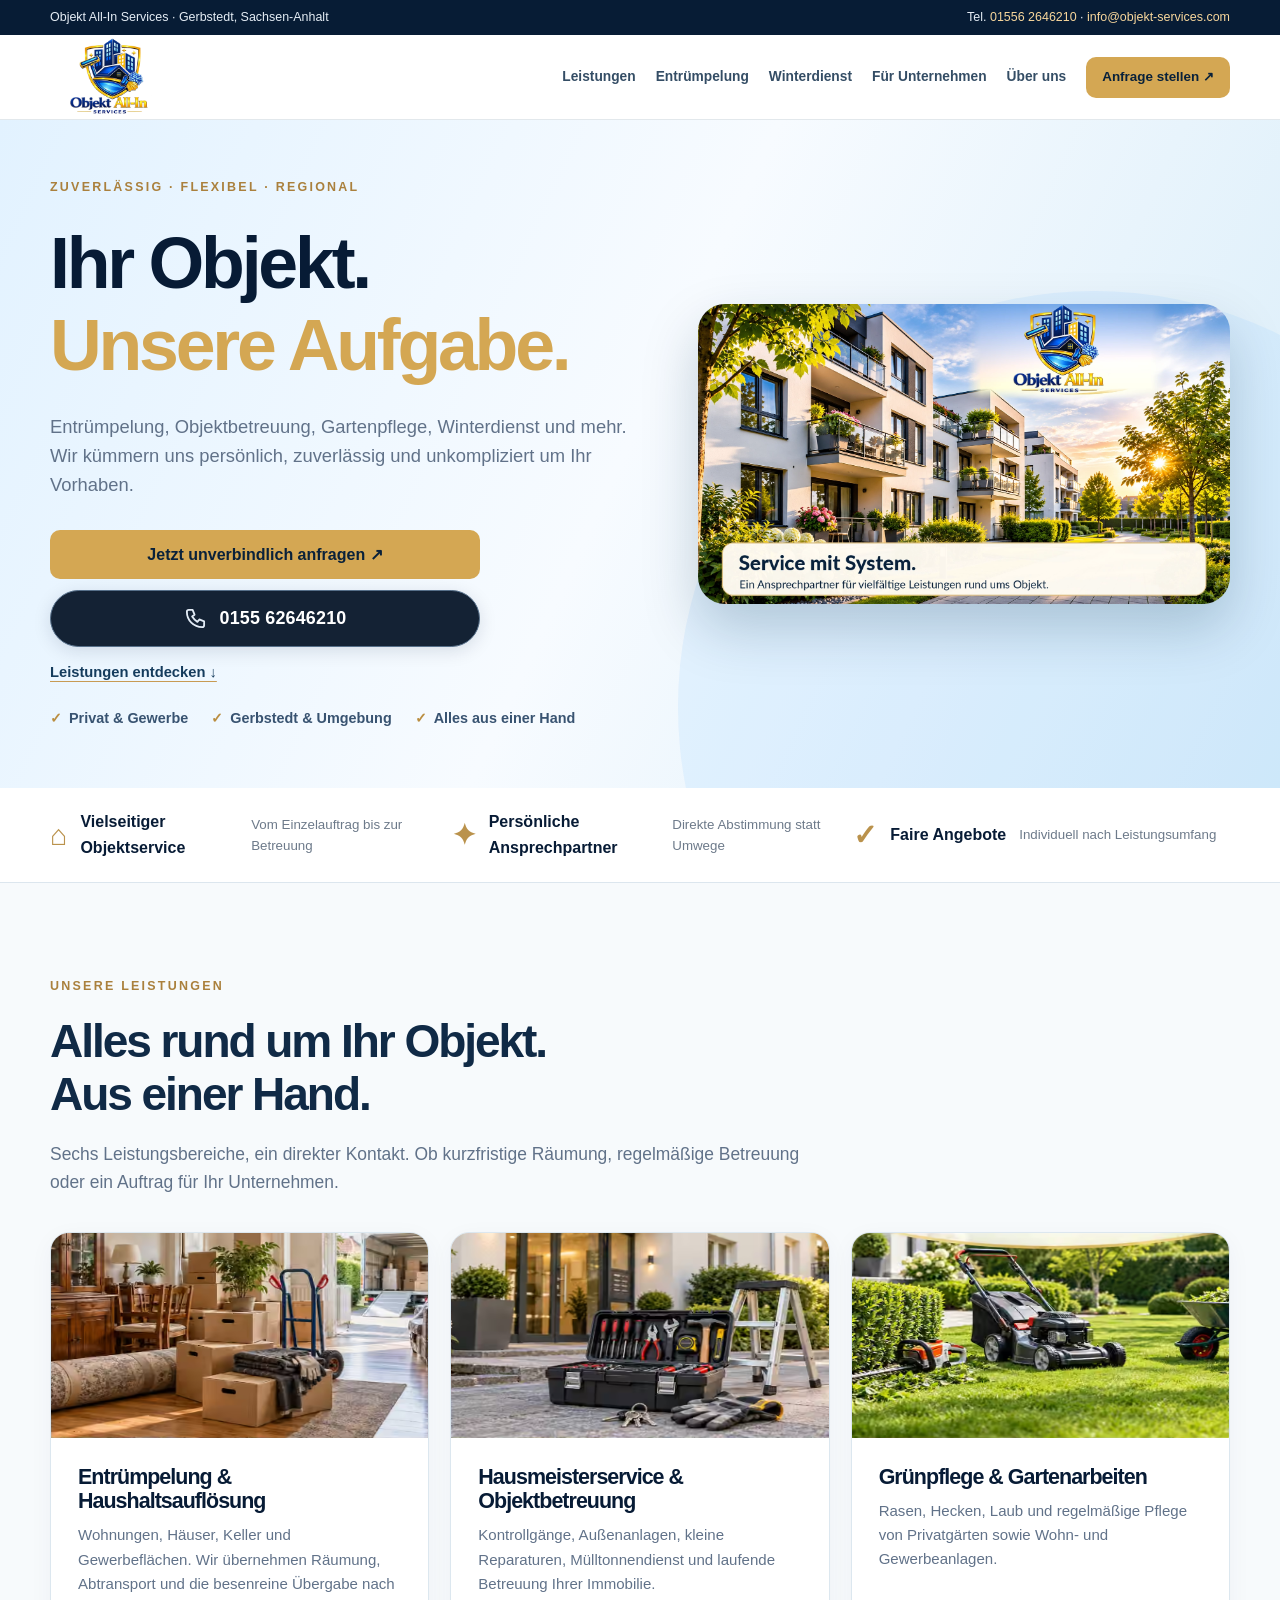
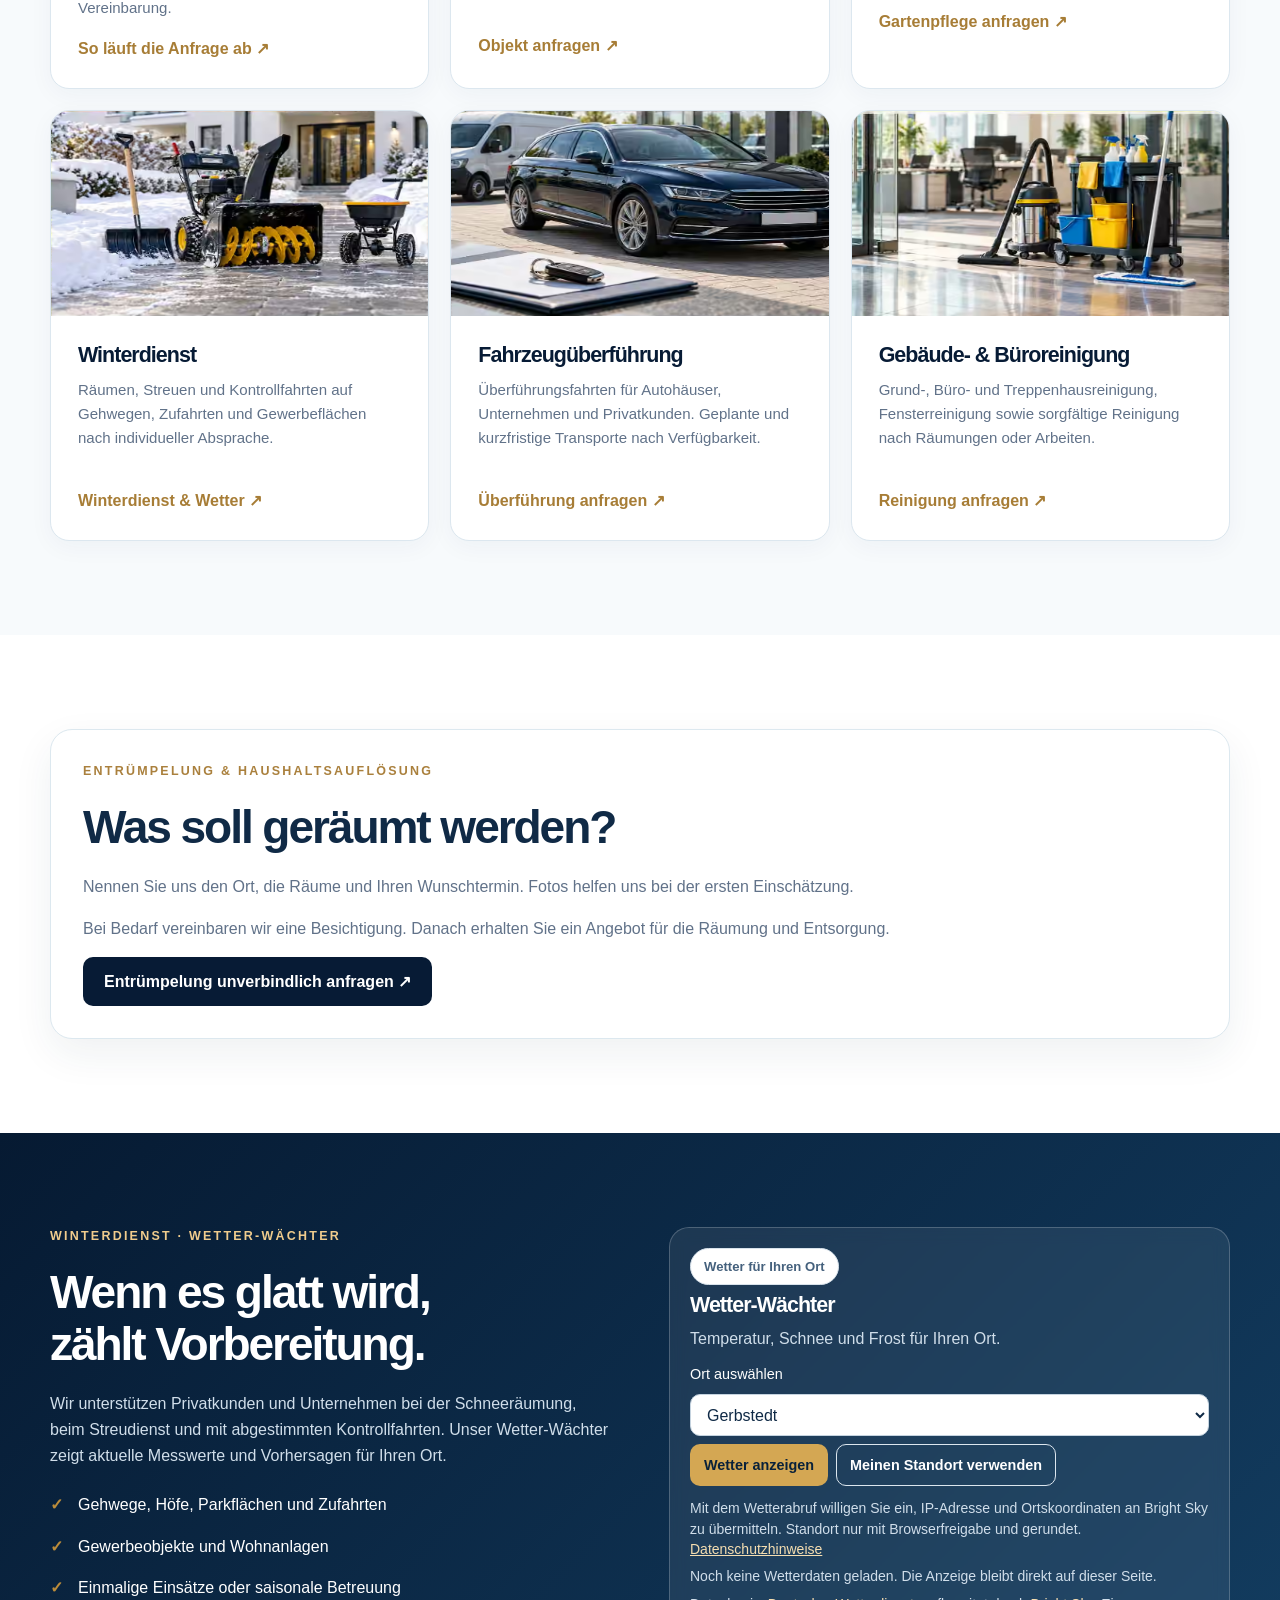
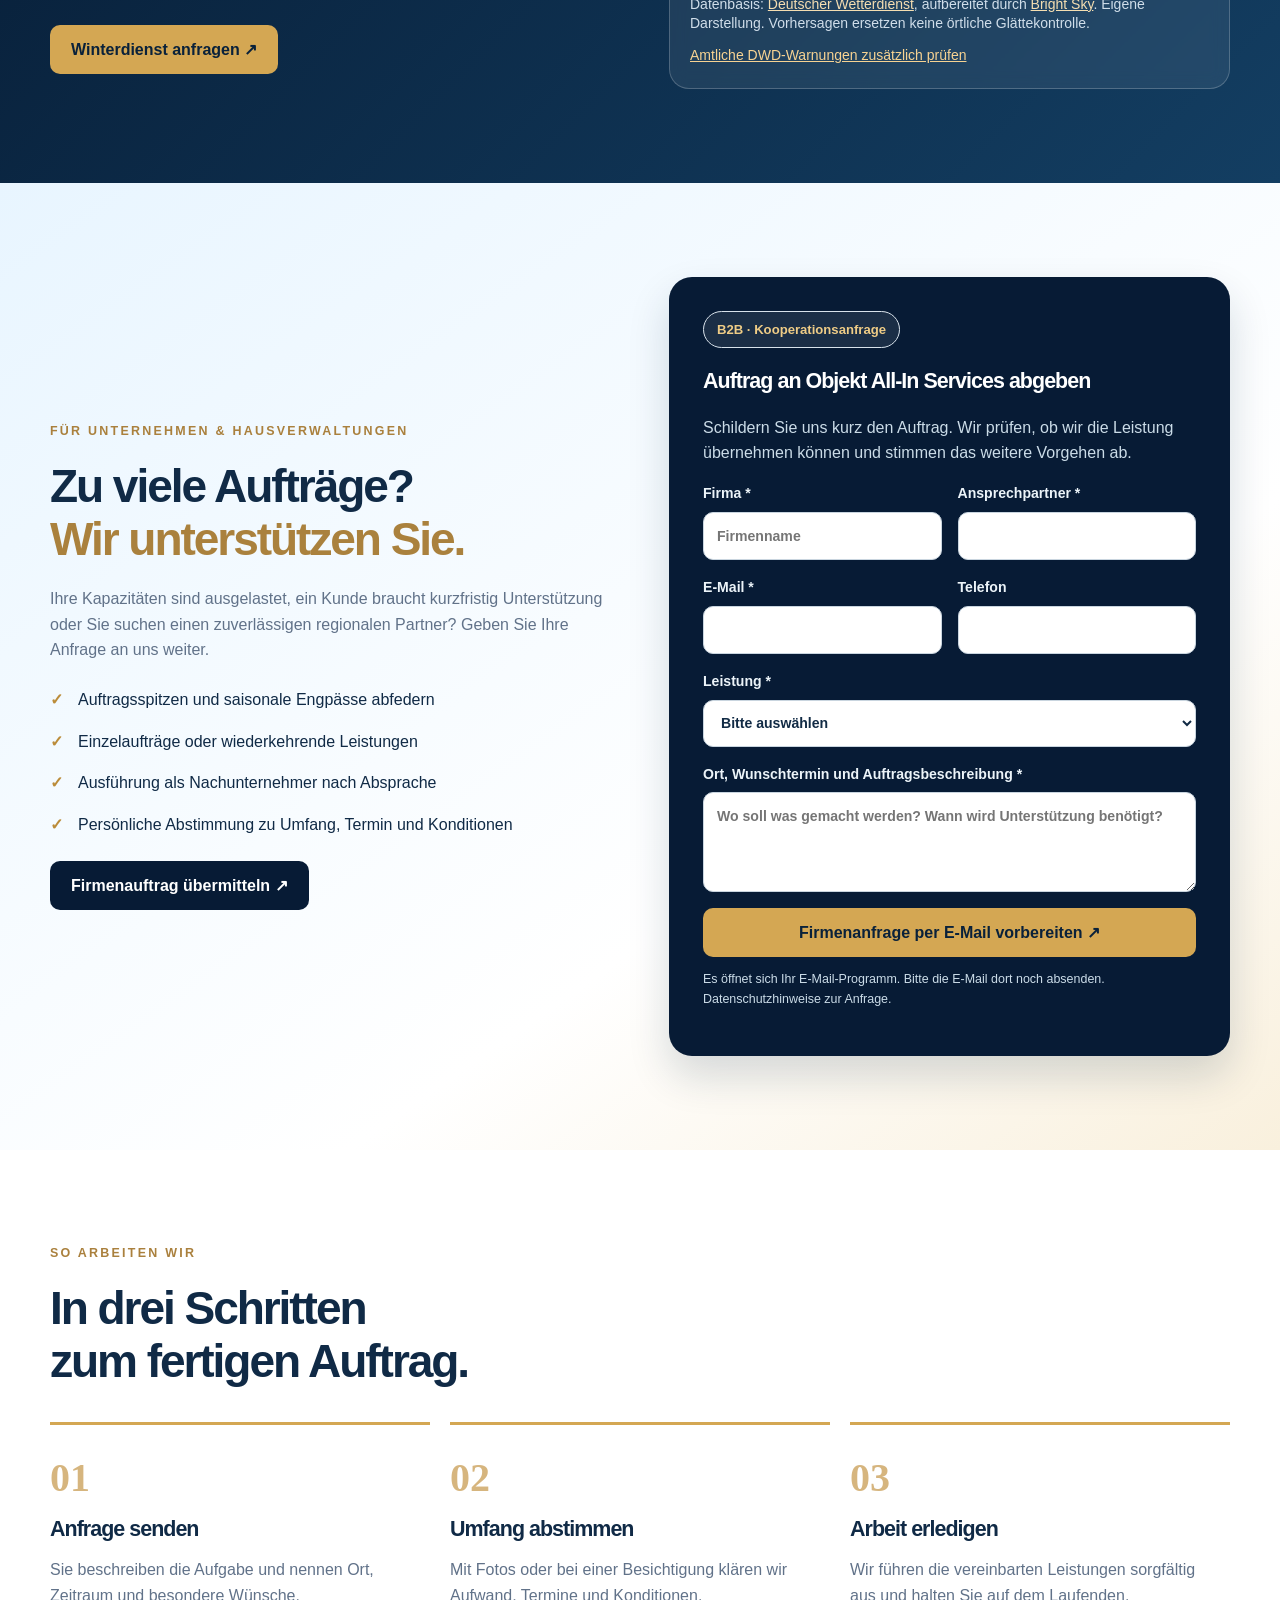
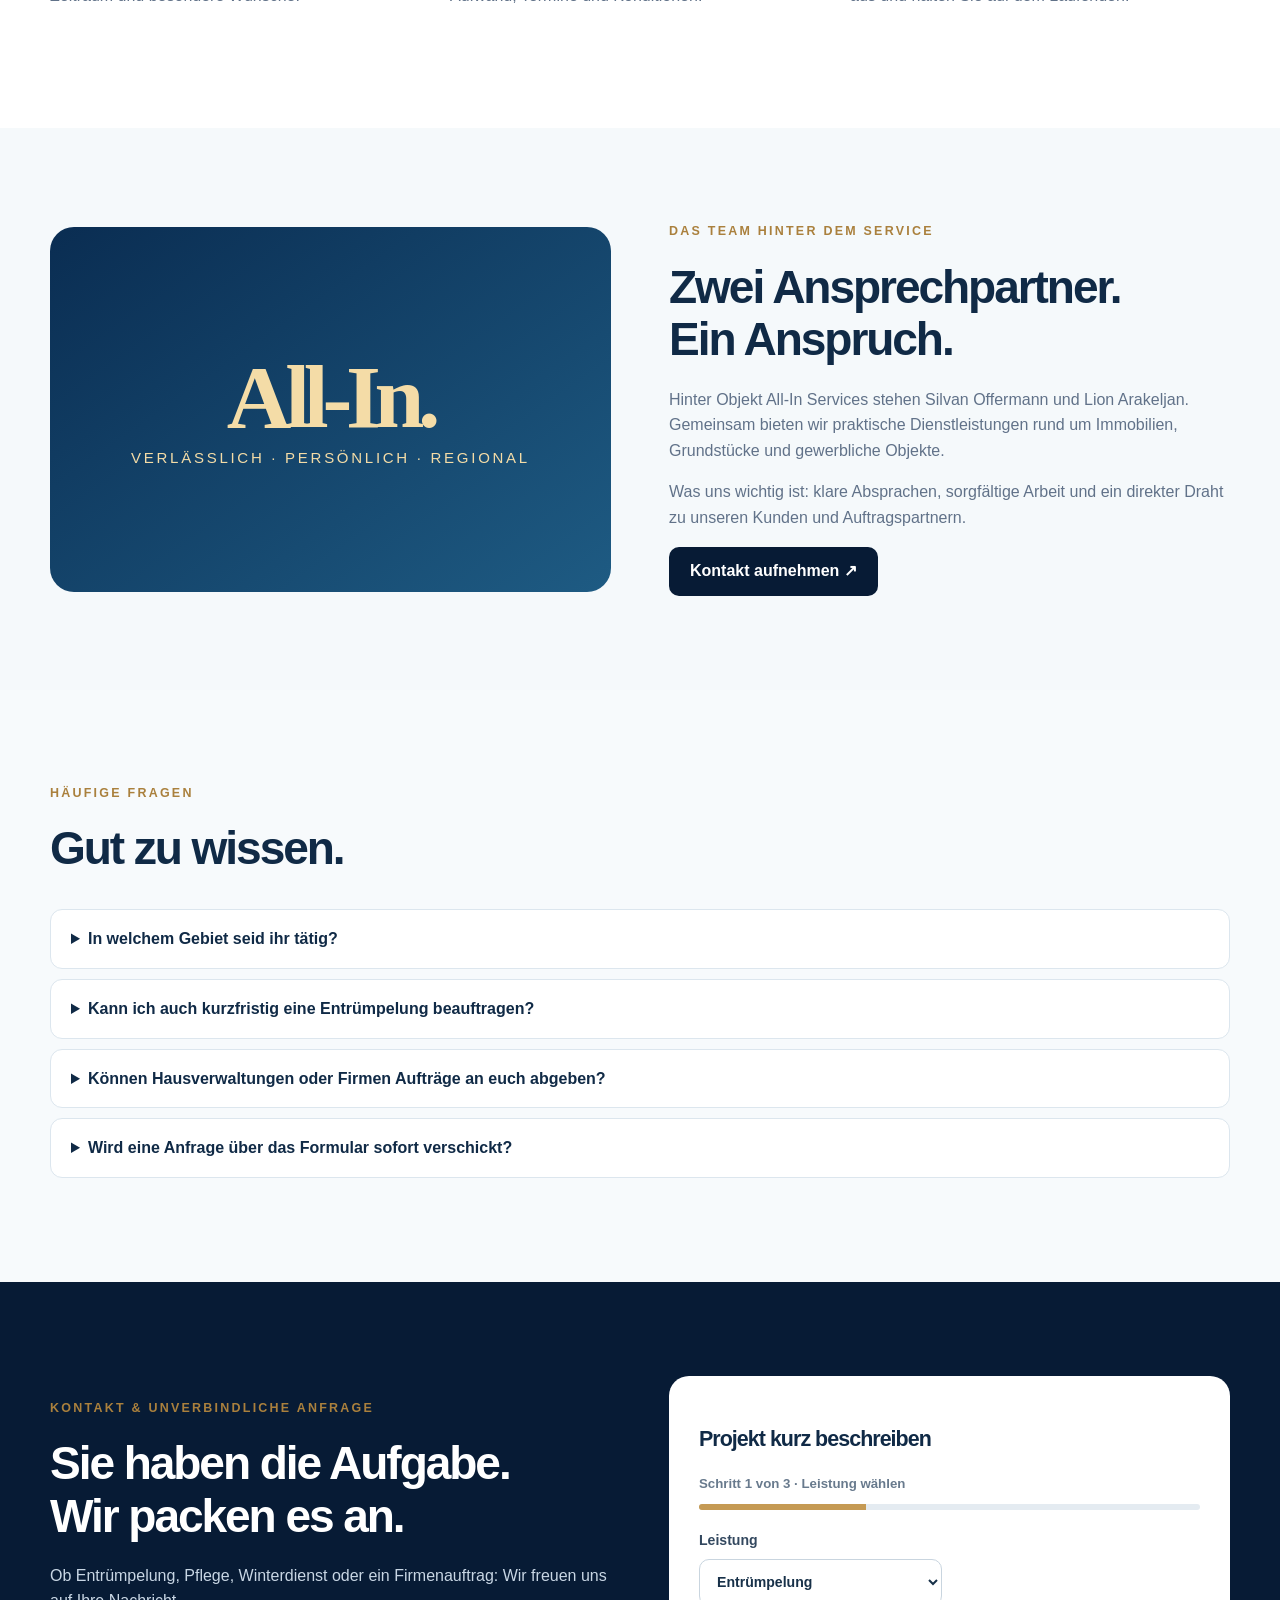
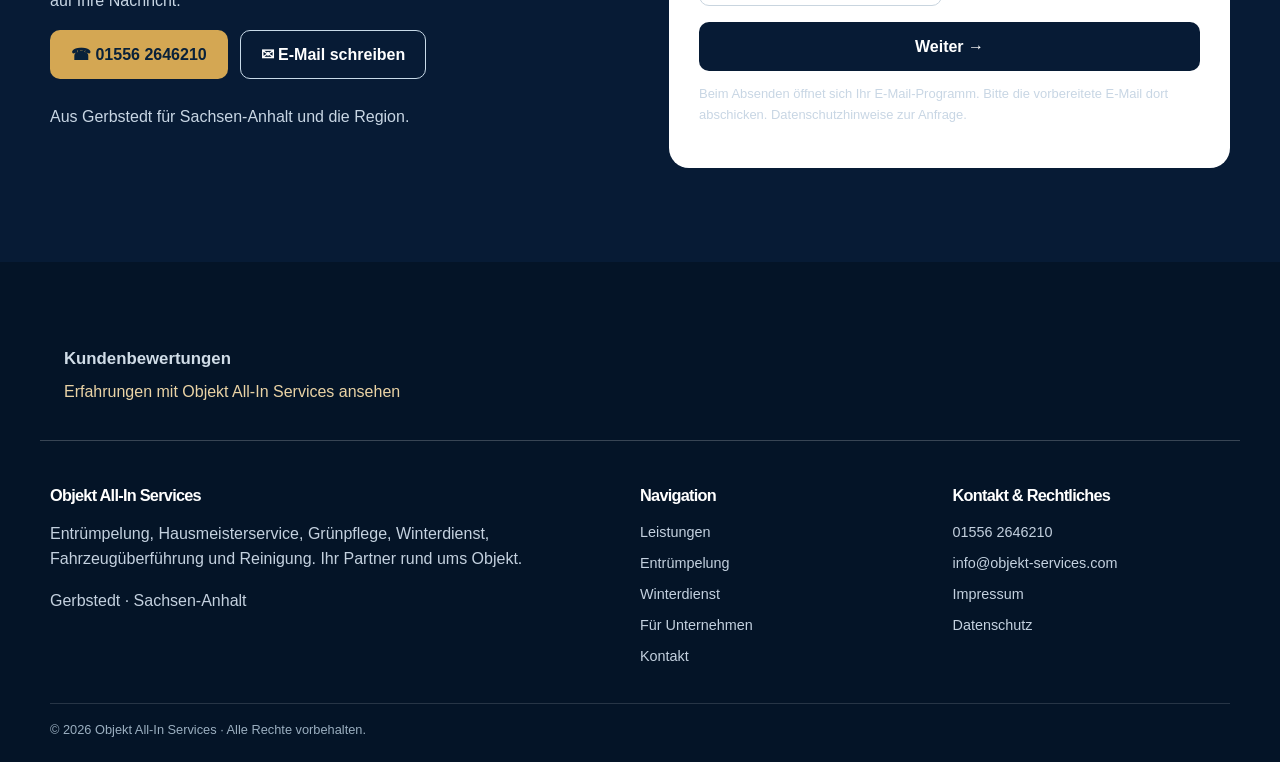
==== commit f3fba98e: "Add official 11880 werkenntdenBESTEN review seal and provider privacy disclosure" ====
--- a/index.html
+++ b/index.html
@@ -64,5 +64,6 @@
 <section class="section about" id="ueber-uns"><div class="shell split"><div class="about-visual"><strong>All-In.</strong><small>VERLÄSSLICH · PERSÖNLICH · REGIONAL</small></div><div><div class="eyebrow">Das Team hinter dem Service</div><h2>Zwei Ansprechpartner.<br>Ein Anspruch.</h2><p>Hinter Objekt All-In Services stehen Silvan Offermann und Lion Arakeljan. Gemeinsam bieten wir praktische Dienstleistungen rund um Immobilien, Grundstücke und gewerbliche Objekte.</p><p>Was uns wichtig ist: klare Absprachen, sorgfältige Arbeit und ein direkter Draht zu unseren Kunden und Auftragspartnern.</p><a href="#kontakt" class="btn dark">Kontakt aufnehmen ↗</a></div></div></section>
 <section class="section light faq" id="fragen"><div class="shell"><div class="intro"><div class="eyebrow">Häufige Fragen</div><h2>Gut zu wissen.</h2></div><details><summary>In welchem Gebiet seid ihr tätig?</summary><p>Unser Ausgangspunkt ist Gerbstedt in Sachsen-Anhalt. Einsätze in der Region und darüber hinaus prüfen wir abhängig von Umfang und Termin.</p></details><details><summary>Kann ich auch kurzfristig eine Entrümpelung beauftragen?</summary><p>Ja, fragen Sie uns mit Objektadresse, Fotos und dem gewünschten Zeitraum an. Wir prüfen unsere Kapazitäten und erstellen ein Angebot.</p></details><details><summary>Können Hausverwaltungen oder Firmen Aufträge an euch abgeben?</summary><p>Ja. Wir unterstützen andere Unternehmen bei Auftragsspitzen oder übernehmen vereinbarte Teilaufträge als Nachunternehmer. Nutzen Sie die Firmenanfrage auf dieser Seite.</p></details><details><summary>Wird eine Anfrage über das Formular sofort verschickt?</summary><p>Die Anfrage öffnet Ihr E-Mail-Programm mit einer vorbereiteten Nachricht. Damit die Nachricht bei uns ankommt, müssen Sie die E-Mail dort noch absenden.</p></details></div></section>
 <section class="section contact-section" id="kontakt"><div class="shell split"><div><div class="eyebrow">Kontakt & unverbindliche Anfrage</div><h2>Sie haben die Aufgabe.<br>Wir packen es an.</h2><p>Ob Entrümpelung, Pflege, Winterdienst oder ein Firmenauftrag: Wir freuen uns auf Ihre Nachricht.</p><div class="contact-methods"><a href="tel:+4915562646210" class="btn">☎ 01556 2646210</a><a href="mailto:info@objekt-services.com" class="btn outline">✉ E-Mail schreiben</a></div><p style="margin-top:25px">Aus Gerbstedt für Sachsen-Anhalt und die Region.</p></div><div class="contact-form"><h3>Projekt kurz beschreiben</h3><form id="customer-form"><div class="calc-form"><label class="field">Name *<input name="Name" required autocomplete="name"></label><label class="field">E-Mail *<input name="E-Mail" type="email" required autocomplete="email"></label><label class="field">Telefon<input name="Telefon" type="tel" autocomplete="tel"></label><label class="field">Leistung<select name="Leistung"><option>Entrümpelung</option><option>Hausmeisterservice</option><option>Gartenpflege</option><option>Winterdienst</option><option>Fahrzeugüberführung</option><option>Reinigung</option><option>Sonstiges</option></select></label><label class="field wide">Ort und Ihre Nachricht *<textarea name="Projekt" required placeholder="Wo und wann brauchen Sie Hilfe?"></textarea></label></div><button type="submit" class="btn dark" style="width:100%;margin-top:16px">Anfrage per E-Mail vorbereiten ↗</button><p class="contact-note">Beim Absenden öffnet sich Ihr E-Mail-Programm. Bitte die vorbereitete E-Mail dort abschicken. <a href="/datenschutz#anfragen">Datenschutzhinweise zur Anfrage</a>.</p><p class="mail-note" hidden aria-live="polite"></p></form></div></div></section>
-</main><footer class="footer"><div class="shell"><div class="grid"><div><h3>Objekt All-In Services</h3><p>Entrümpelung, Hausmeisterservice, Grünpflege, Winterdienst, Fahrzeugüberführung und Reinigung. Ihr Partner rund ums Objekt.</p><p>Gerbstedt · Sachsen-Anhalt</p></div><div><h3>Navigation</h3><div class="footerlinks"><a href="#leistungen">Leistungen</a><a href="#rechner">Entrümpelung</a><a href="#wetter">Winterdienst</a><a href="#partner">Für Unternehmen</a><a href="#kontakt">Kontakt</a></div></div><div><h3>Kontakt & Rechtliches</h3><div class="footerlinks"><a href="tel:+4915562646210">01556 2646210</a><a href="mailto:info@objekt-services.com">info@objekt-services.com</a><a href="/impressum">Impressum</a><a href="/datenschutz">Datenschutz</a></div></div></div><div class="footerbottom">© <span data-year>2026</span> Objekt All-In Services · Alle Rechte vorbehalten.</div></div></footer>
+</main><footer class="footer"><div class="review-seal" role="region" aria-label="Kundenbewertungen" style="max-width:1200px;margin:0 auto 28px;padding:20px 24px;border-bottom:1px solid #ffffff35;display:flex;flex-wrap:wrap;align-items:center;justify-content:space-between;gap:18px"><div><p style="margin:0 0 6px;font-size:1.05rem;font-weight:700;color:inherit">Kundenbewertungen</p><a href="https://www.werkenntdenbesten.de/B114156530" target="_blank" rel="noopener noreferrer" style="color:#ead3a5">Erfahrungen mit Objekt All-In Services ansehen</a></div><div style="width:234px;min-height:90px;max-width:100%"><!-- werkenntdenBESTEN.de HTML Widget -->
+<div id="wkdb-widget"></div><script type="text/javascript" src="https://www.wkdb-siegel.de/v1/widget-*U1KYzBZGieEvctSD6ufktGQuOnTVp6x7MjZX168rmGZaUdiFz-qpDcwZqxdIOo69fAEuIiYi9GMCYm7NeQ14XZEdBm3Y_z01Xke5qfH4Gl-VIskopD2tLURz-oYKUEF6_jVaNaYyTiKE5eZFVDxRo2dWrvyu7FPY9RJCyCNof70.js" async></script></div></div><div class="shell"><div class="grid"><div><h3>Objekt All-In Services</h3><p>Entrümpelung, Hausmeisterservice, Grünpflege, Winterdienst, Fahrzeugüberführung und Reinigung. Ihr Partner rund ums Objekt.</p><p>Gerbstedt · Sachsen-Anhalt</p></div><div><h3>Navigation</h3><div class="footerlinks"><a href="#leistungen">Leistungen</a><a href="#rechner">Entrümpelung</a><a href="#wetter">Winterdienst</a><a href="#partner">Für Unternehmen</a><a href="#kontakt">Kontakt</a></div></div><div><h3>Kontakt & Rechtliches</h3><div class="footerlinks"><a href="tel:+4915562646210">01556 2646210</a><a href="mailto:info@objekt-services.com">info@objekt-services.com</a><a href="/impressum">Impressum</a><a href="/datenschutz">Datenschutz</a></div></div></div><div class="footerbottom">© <span data-year>2026</span> Objekt All-In Services · Alle Rechte vorbehalten.</div></div></footer>
 <nav class="mobile-action-bar" aria-label="Schnellkontakt"><a class="mobile-call" href="tel:+4915562646210" aria-label="Objekt All-In Services anrufen"><svg viewBox="0 0 24 24" aria-hidden="true"><path d="M5 3h4l2 5-2.5 2a16 16 0 0 0 5.5 5.5L16 13l5 2v4a2 2 0 0 1-2 2C10 21 3 14 3 5a2 2 0 0 1 2-2Z"/></svg><span>Anrufen</span></a><a class="mobile-inquiry" href="#kontakt" aria-label="Zur unverbindlichen Anfrage">Anfrage</a></nav></body></html>
